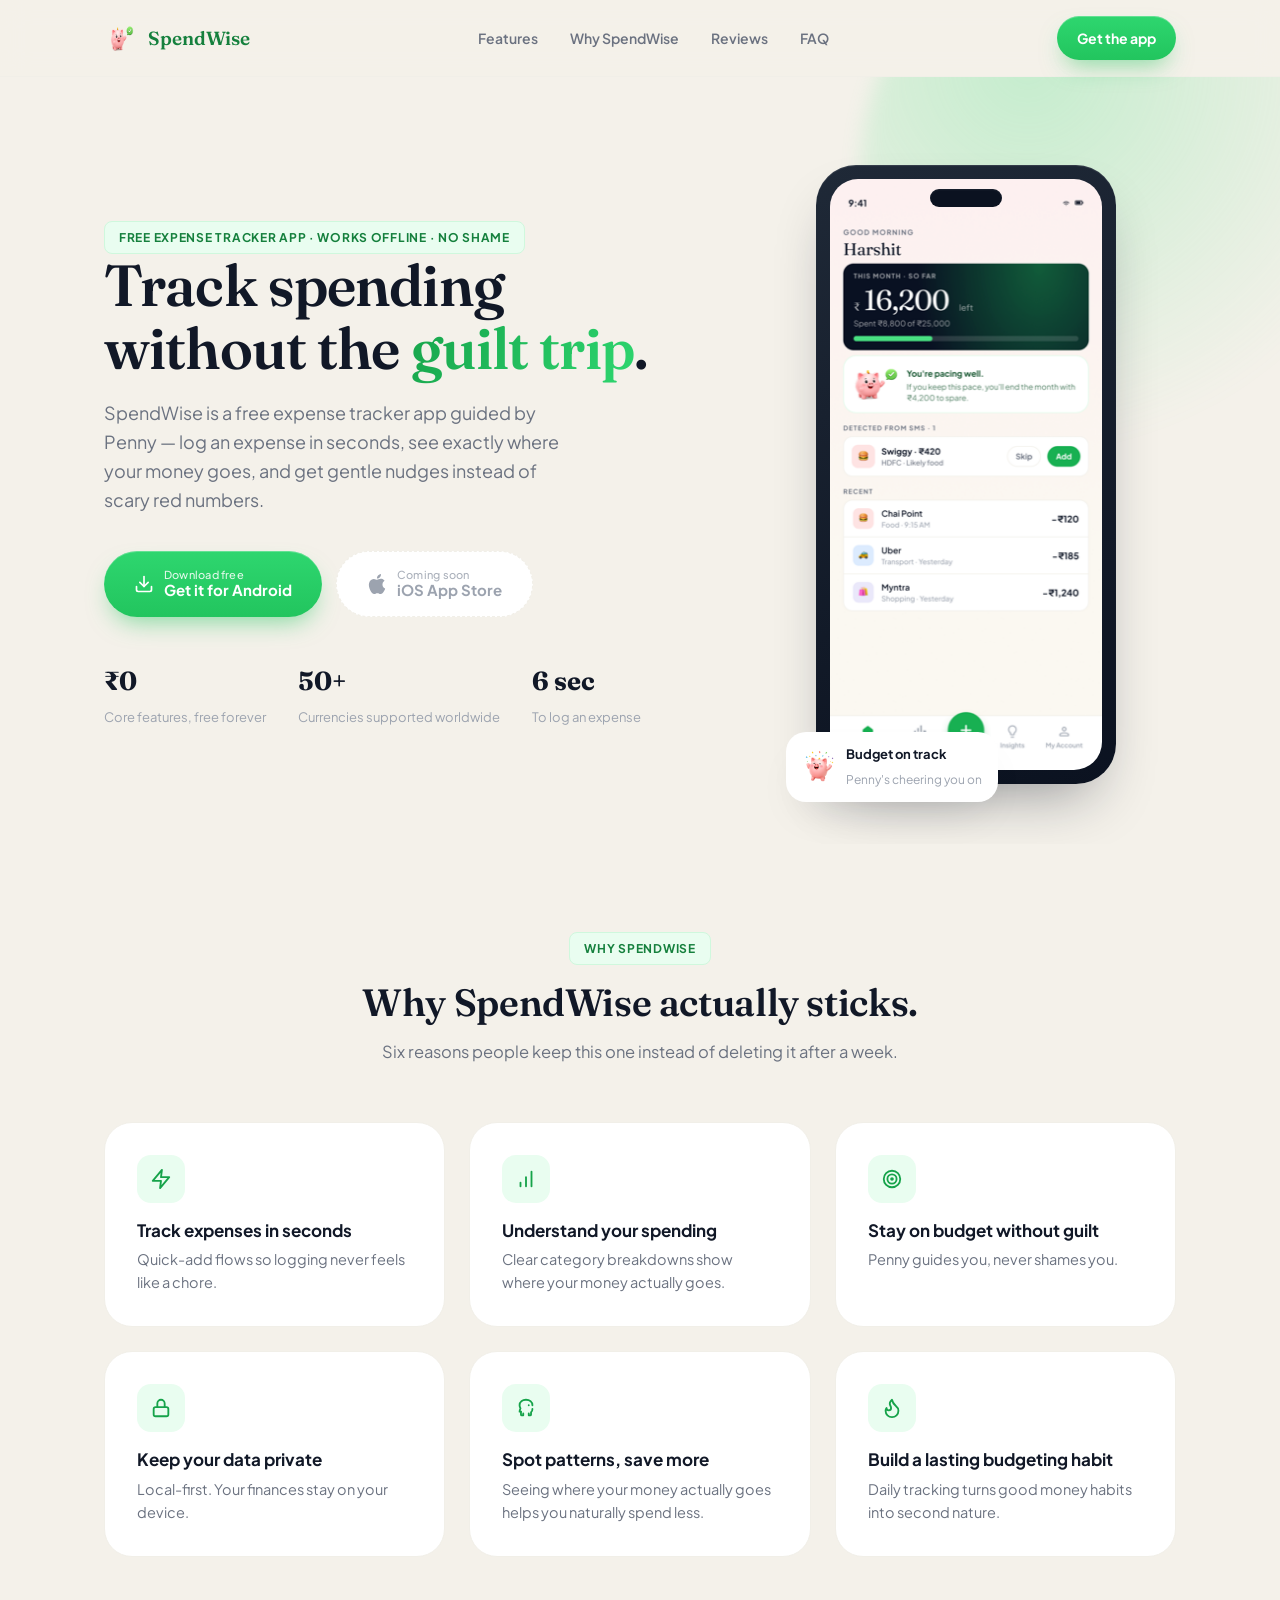
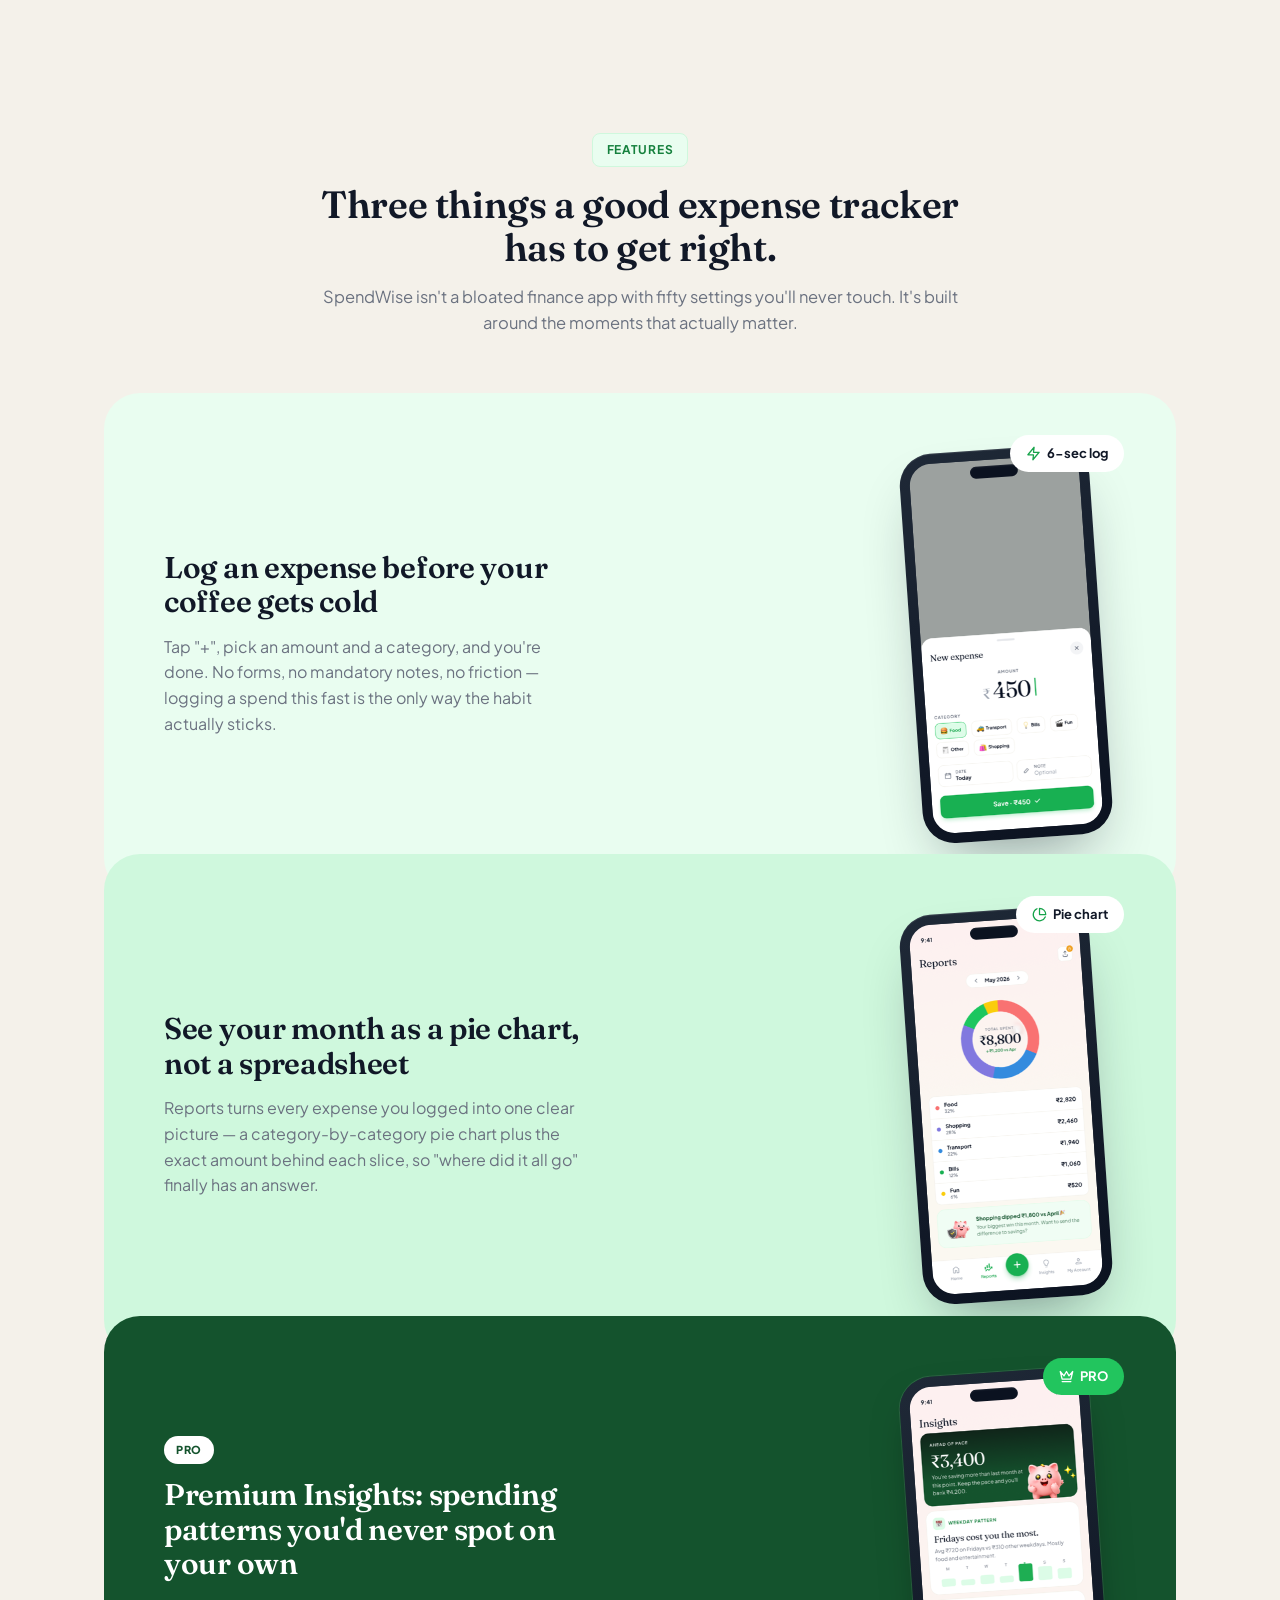
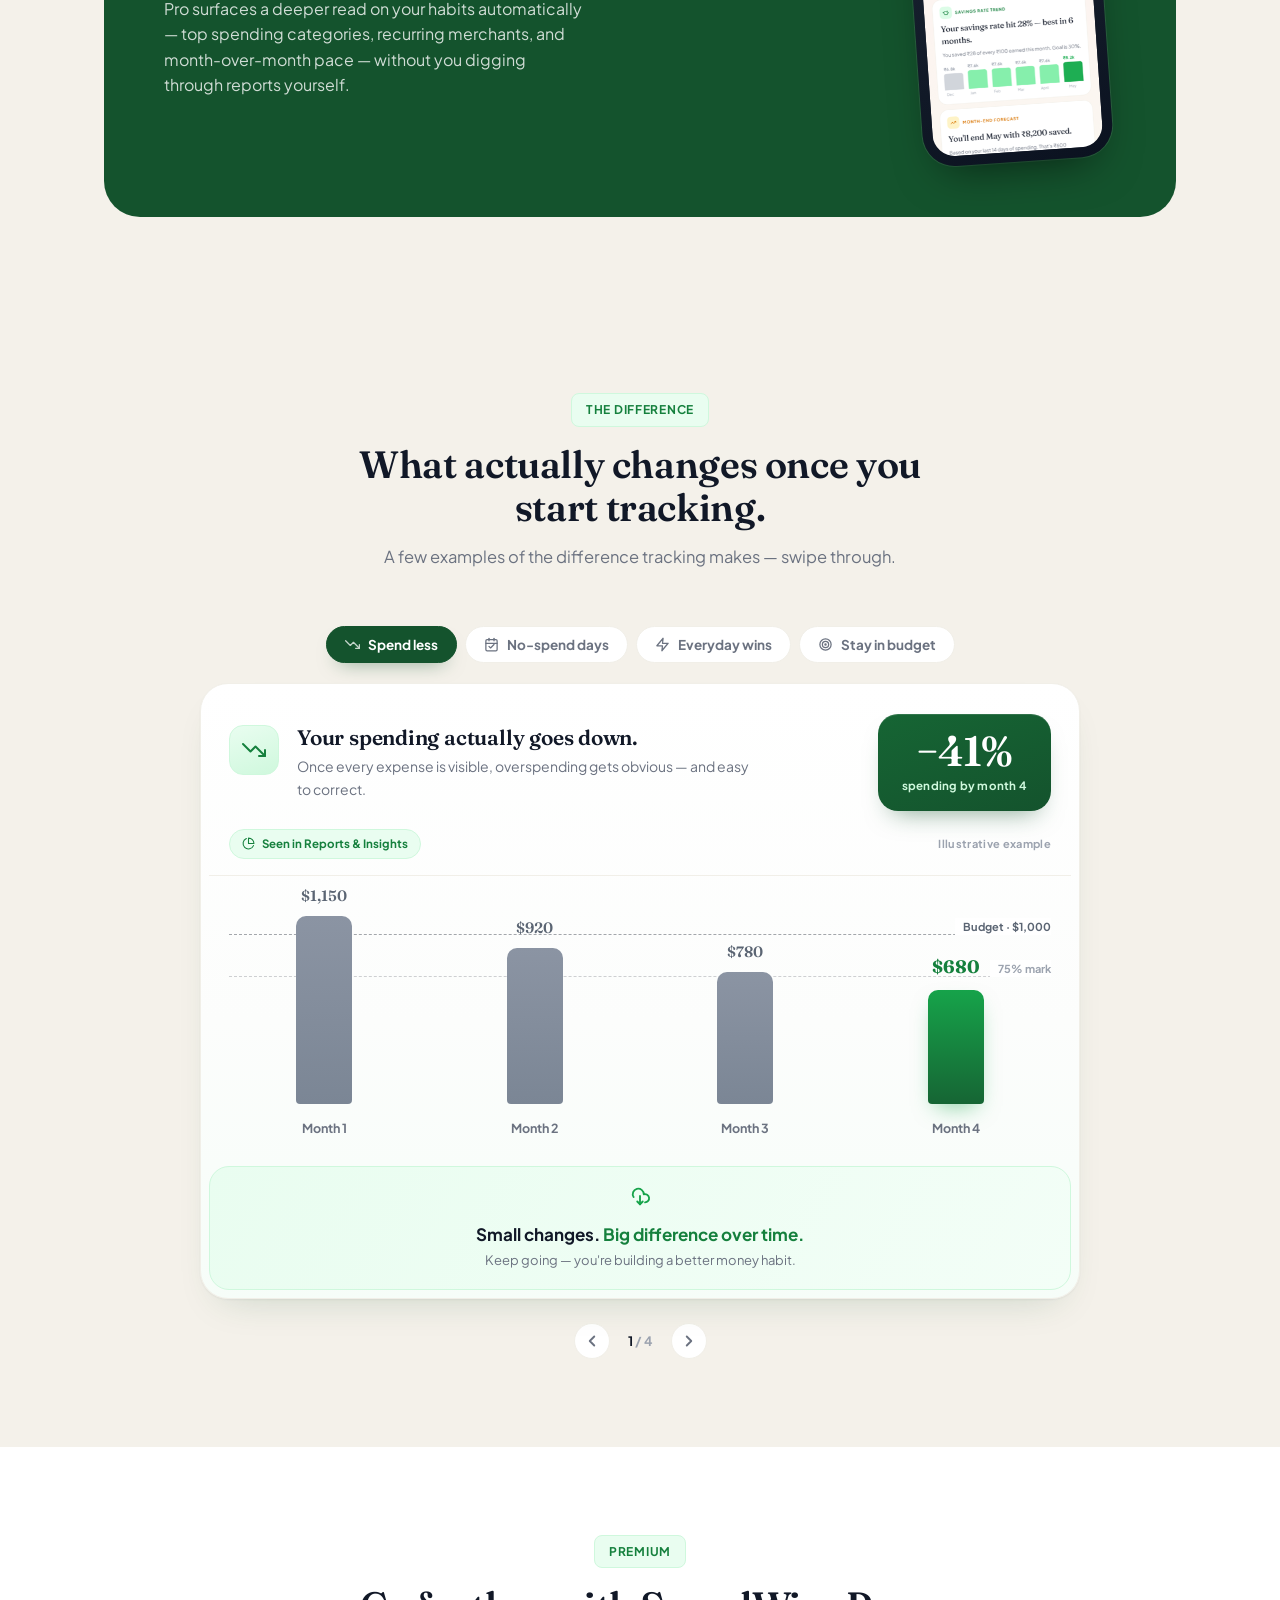
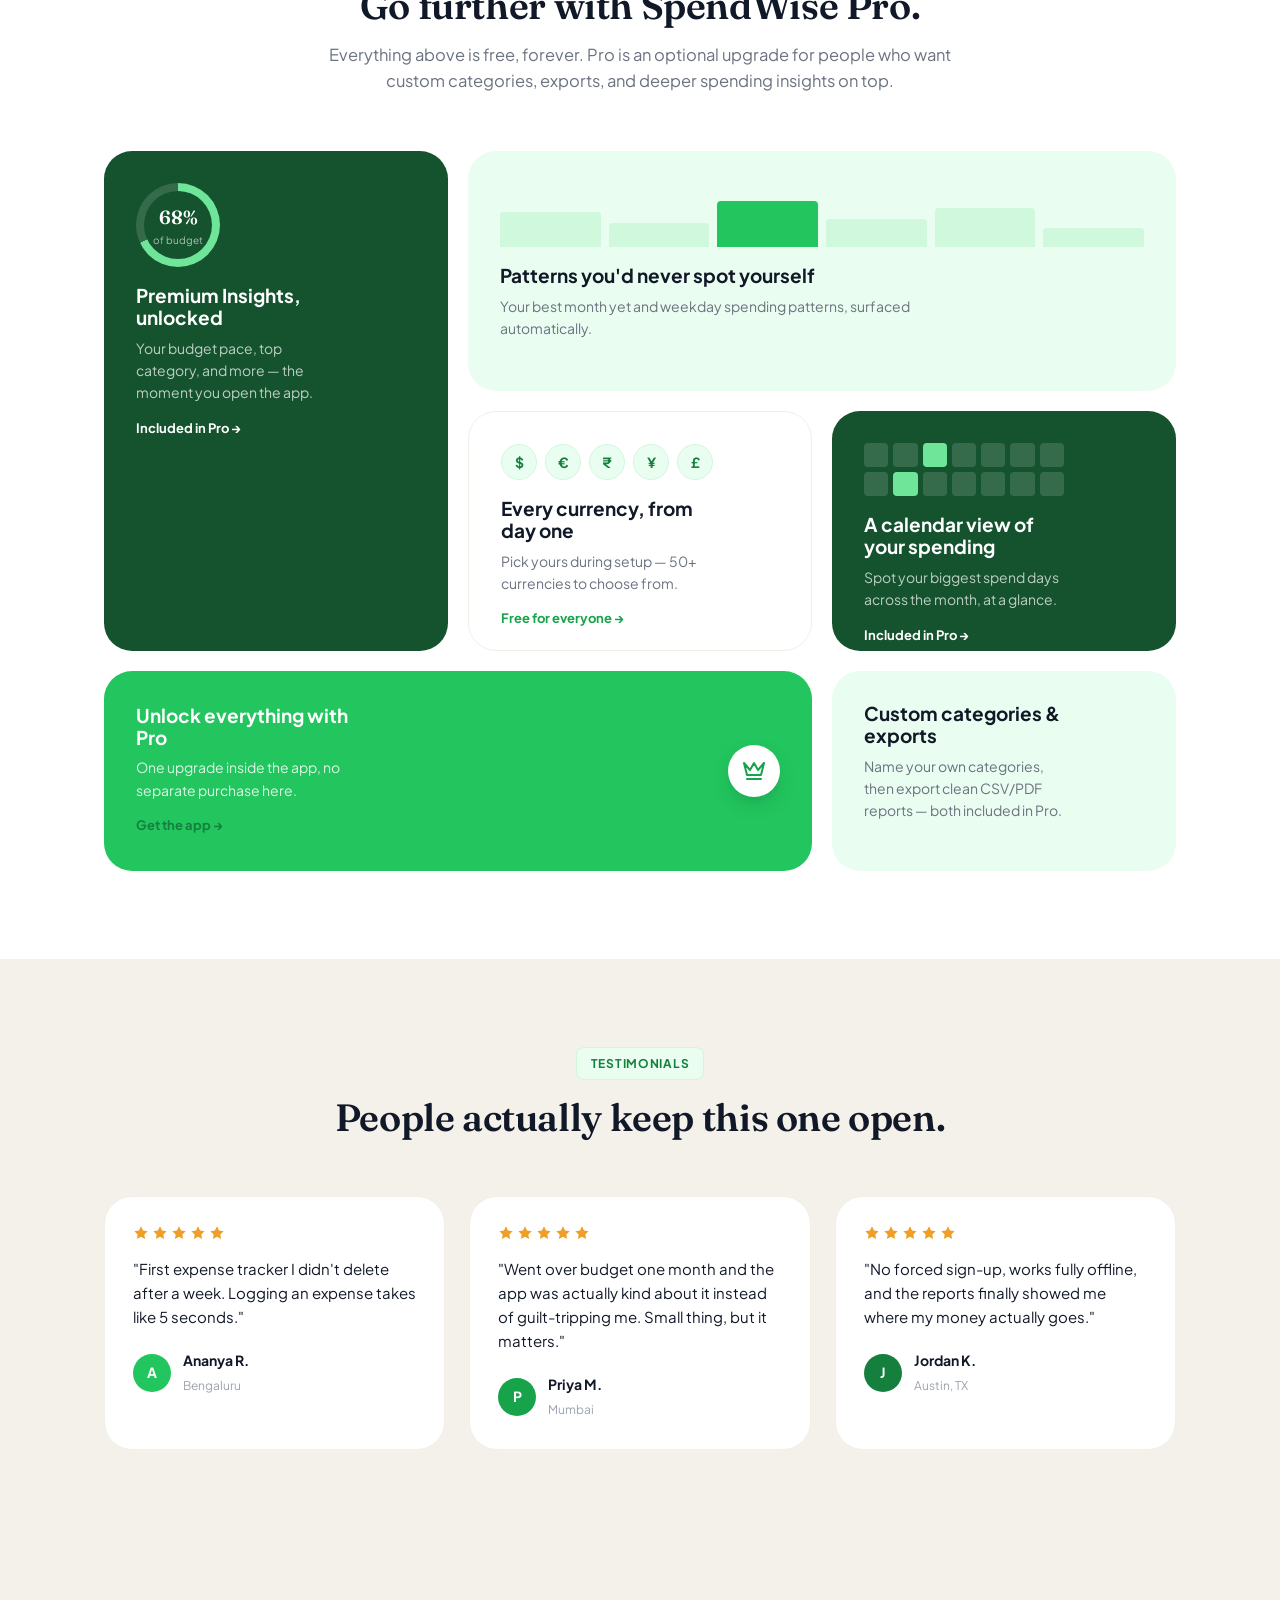
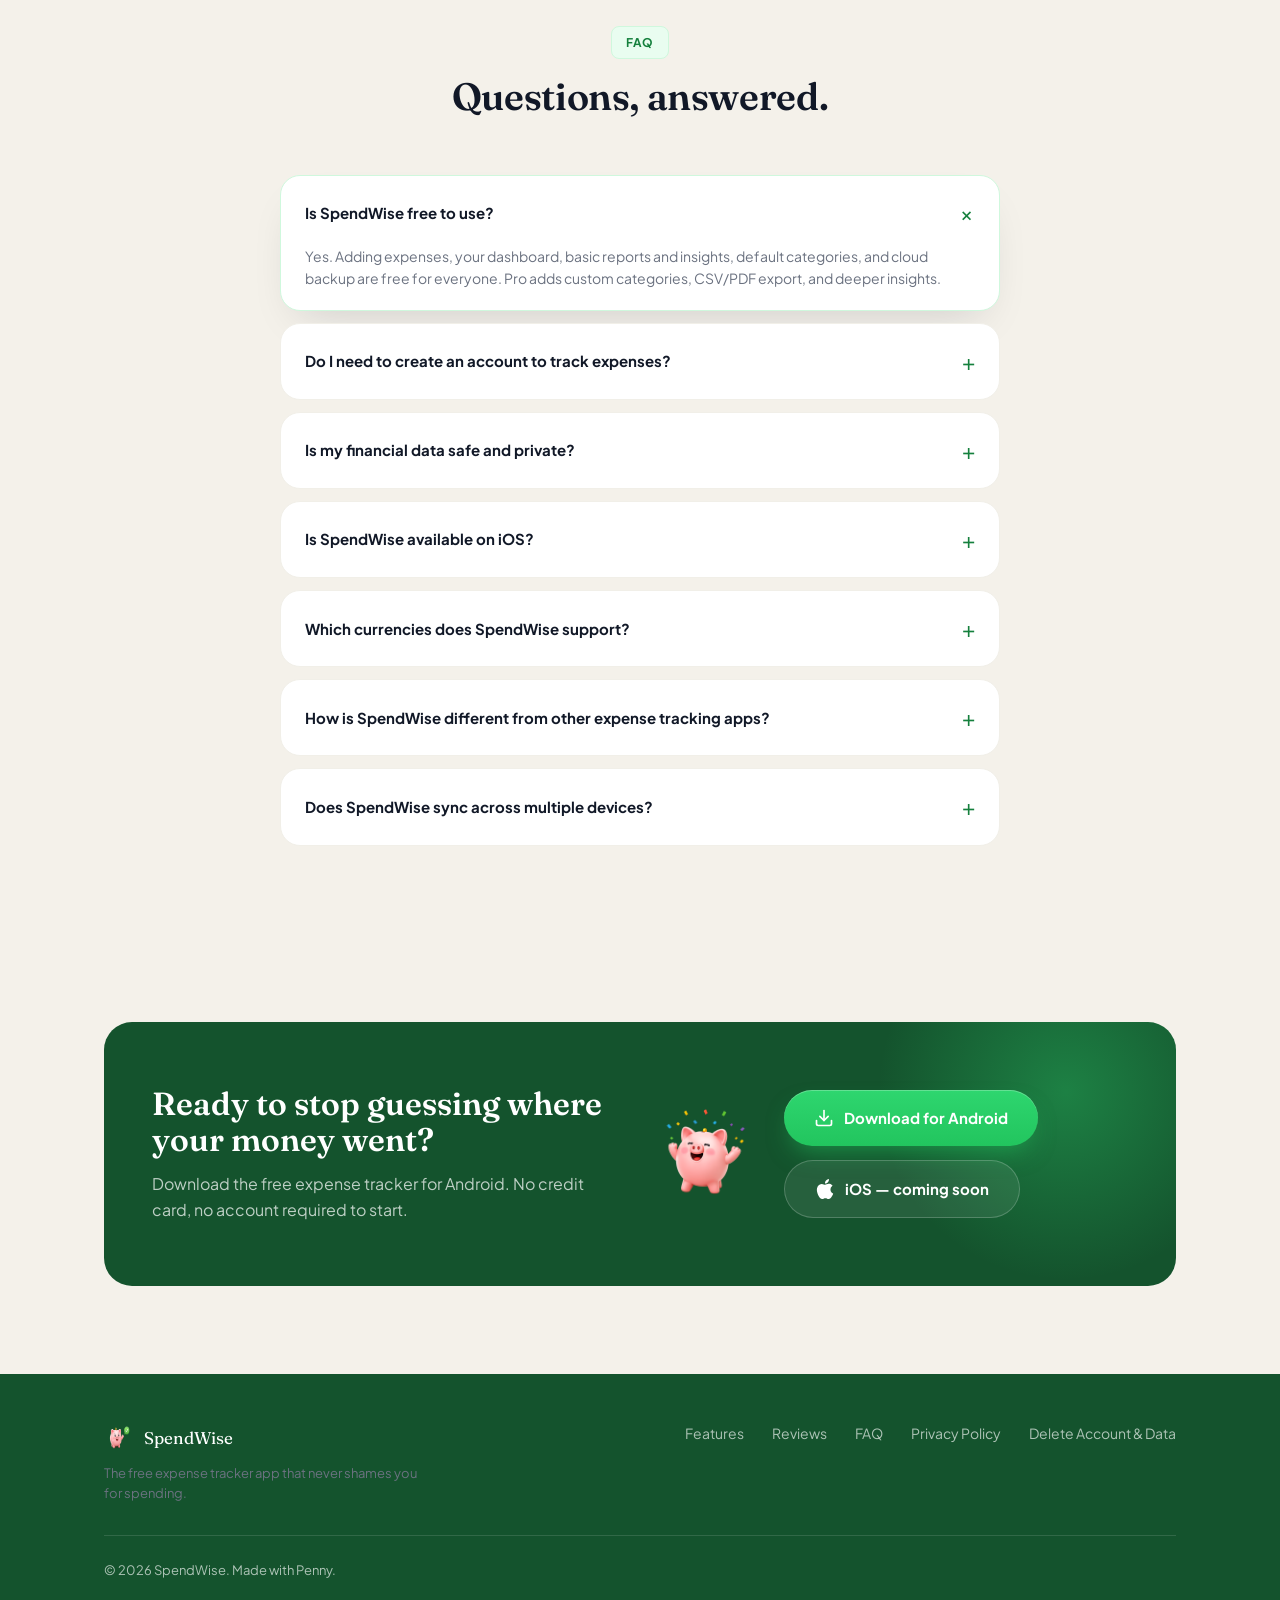
==== index.html @ 3b1d2473 "Initial site: landing page, privacy policy, account deletion Public site for startspendwise.com, spl" ====
<!doctype html>
<html lang="en">
<head>
<meta charset="utf-8">
<meta name="viewport" content="width=device-width, initial-scale=1">
<script>document.documentElement.classList.add('js')</script>
<title>SpendWise – Free Expense Tracker App for Android</title>
<meta name="description" content="Track expenses in seconds and see where your money goes with SpendWise, a free, judgment-free expense tracker app for Android. No account needed to start.">
<meta name="color-scheme" content="light">
<link rel="icon" href="./assets/favicon.png">
<link rel="stylesheet" href="./assets/landing.css">

<meta property="og:type" content="website">
<meta property="og:site_name" content="SpendWise">
<meta property="og:title" content="SpendWise – Free Expense Tracker App for Android">
<meta property="og:description" content="Log expenses in seconds, see visual spending reports, and stay on track without the guilt trip. Free on Android, no account required.">
<meta property="og:image" content="./assets/screenshot-home.png">
<meta name="twitter:card" content="summary_large_image">
<meta name="twitter:title" content="SpendWise – Free Expense Tracker App for Android">
<meta name="twitter:description" content="Log expenses in seconds, see visual spending reports, and stay on track without the guilt trip. Free on Android, no account required.">
<meta name="twitter:image" content="./assets/screenshot-home.png">

<script type="application/ld+json">
{
  "@context": "https://schema.org",
  "@type": "MobileApplication",
  "name": "SpendWise",
  "applicationCategory": "FinanceApplication",
  "operatingSystem": "Android",
  "description": "SpendWise is a free expense tracker app guided by Penny, a friendly mascot. Log expenses in seconds, see visual spending reports, and get gentle nudges instead of shame-based alerts.",
  "offers": {
    "@type": "Offer",
    "price": "0",
    "priceCurrency": "USD"
  }
}
</script>
<script type="application/ld+json">
{
  "@context": "https://schema.org",
  "@type": "FAQPage",
  "mainEntity": [
    {
      "@type": "Question",
      "name": "Is SpendWise free to use?",
      "acceptedAnswer": {
        "@type": "Answer",
        "text": "Yes. Adding expenses, your dashboard, basic reports and insights, default categories, and cloud backup are free for everyone. Pro adds custom categories, CSV/PDF export, and deeper insights."
      }
    },
    {
      "@type": "Question",
      "name": "Do I need to create an account to track expenses?",
      "acceptedAnswer": {
        "@type": "Answer",
        "text": "No. SpendWise is fully usable as a guest with zero sign-up. Create an account later only if you want your expenses backed up to the cloud and synced across devices."
      }
    },
    {
      "@type": "Question",
      "name": "Is my financial data safe and private?",
      "acceptedAnswer": {
        "@type": "Answer",
        "text": "Your expenses live on your device first. If you sign in, backups are protected per-account on our backend — your data is never sold or shared with third parties."
      }
    },
    {
      "@type": "Question",
      "name": "Is SpendWise available on iOS?",
      "acceptedAnswer": {
        "@type": "Answer",
        "text": "SpendWise is available on Android today. iOS is coming soon — check back here for the App Store link."
      }
    },
    {
      "@type": "Question",
      "name": "Which currencies does SpendWise support?",
      "acceptedAnswer": {
        "@type": "Answer",
        "text": "SpendWise supports 50+ currencies from around the world — from the Indian Rupee and US Dollar to the Euro, British Pound, and currencies across the Middle East, Asia Pacific, and Africa. Pick yours during setup and amounts are stored precisely down to the smallest unit, so your totals are always exact."
      }
    },
    {
      "@type": "Question",
      "name": "How is SpendWise different from other expense tracking apps?",
      "acceptedAnswer": {
        "@type": "Answer",
        "text": "Most expense tracking apps go straight to red alerts and shame you for overspending. SpendWise, guided by Penny the mascot, keeps nudges warm and encouraging, logs expenses in a few taps, and never forces you to sign up before you've decided if you like it."
      }
    },
    {
      "@type": "Question",
      "name": "Does SpendWise sync across multiple devices?",
      "acceptedAnswer": {
        "@type": "Answer",
        "text": "Yes. Sign in with email or Google and your expenses back up automatically — free for every account, not just Pro — so they're there when you open the app on another device."
      }
    }
  ]
}
</script>
</head>
<body>

<nav class="nav">
  <div class="wrap">
    <a class="nav-brand" href="#top">
      <img src="./assets/penny-waving.png" alt="">
      <span>SpendWise</span>
    </a>
    <div class="nav-links">
      <a href="#features">Features</a>
      <a href="#problem">Why SpendWise</a>
      <a href="#reviews">Reviews</a>
      <a href="#faq">FAQ</a>
    </div>
    <a class="btn btn-primary" href="#download">Get the app</a>
  </div>
</nav>

<header class="hero" id="top">
  <div class="wrap">
    <div class="hero-order-1">
      <span class="eyebrow">Free expense tracker app · Works offline · No shame</span>
      <h1>Track spending<br>without the <em>guilt trip</em>.</h1>
      <p class="lead">SpendWise is a free expense tracker app guided by Penny — log an expense in seconds, see exactly where your money goes, and get gentle nudges instead of scary red numbers.</p>
      <div class="hero-ctas" id="download">
        <a class="btn btn-primary" href="#" aria-disabled="true">
          <svg viewBox="0 0 24 24" fill="none" stroke="currentColor" stroke-width="2" stroke-linecap="round" stroke-linejoin="round" aria-hidden="true"><path d="M21 15v4a2 2 0 0 1-2 2H5a2 2 0 0 1-2-2v-4"/><polyline points="7 10 12 15 17 10"/><line x1="12" y1="3" x2="12" y2="15"/></svg>
          <span class="btn-lines"><small>Download free</small><b>Get it for Android</b></span>
        </a>
        <span class="btn btn-disabled">
          <svg viewBox="0 0 24 24" fill="currentColor" aria-hidden="true"><path d="M12.152 6.896c-.948 0-2.415-1.078-3.96-1.04-2.04.027-3.91 1.183-4.961 3.014-2.117 3.675-.546 9.103 1.519 12.09 1.013 1.454 2.208 3.09 3.792 3.039 1.52-.065 2.09-.987 3.935-.987 1.831 0 2.35.987 3.96.948 1.637-.026 2.676-1.48 3.676-2.948 1.156-1.688 1.636-3.325 1.662-3.415-.039-.013-3.182-1.221-3.22-4.857-.026-3.04 2.48-4.494 2.597-4.559-1.429-2.09-3.623-2.324-4.39-2.376-2-.156-3.675 1.09-4.61 1.09zM15.53 3.83c.843-1.012 1.4-2.427 1.245-3.83-1.207.052-2.662.805-3.532 1.818-.78.896-1.454 2.338-1.273 3.714 1.338.104 2.715-.688 3.559-1.702z"/></svg>
          <span class="btn-lines"><small>Coming soon</small><b>iOS App Store</b></span>
        </span>
      </div>
      <div class="hero-trust">
        <div class="stat"><b>₹0</b><span>Core features, free forever</span></div>
        <div class="stat"><b>50+</b><span>Currencies supported worldwide</span></div>
        <div class="stat"><b>6 sec</b><span>To log an expense</span></div>
      </div>
    </div>
    <div>
      <div class="phone-frame">
        <img src="./assets/screenshot-home.png" alt="SpendWise expense tracker app dashboard showing monthly budget and recent expenses on Android">
        <div class="phone-badge">
          <img src="./assets/penny-celebrating.png" alt="">
          <div>
            <b>Budget on track</b>
            <span>Penny's cheering you on</span>
          </div>
        </div>
      </div>
    </div>
  </div>
</header>

<section id="problem">
  <div class="wrap">
    <div class="section-head reveal">
      <span class="eyebrow">Why SpendWise</span>
      <h2>Why SpendWise actually sticks.</h2>
      <p>Six reasons people keep this one instead of deleting it after a week.</p>
    </div>
    <div class="why-grid reveal-group">
      <div class="why-card">
        <div class="why-icon"><svg viewBox="0 0 24 24" fill="none" stroke="currentColor" stroke-width="2" stroke-linecap="round" stroke-linejoin="round" aria-hidden="true"><polygon points="13 2 3 14 12 14 11 22 21 10 12 10 13 2"/></svg></div>
        <h3>Track expenses in seconds</h3>
        <p>Quick-add flows so logging never feels like a chore.</p>
      </div>
      <div class="why-card">
        <div class="why-icon"><svg viewBox="0 0 24 24" fill="none" stroke="currentColor" stroke-width="2" stroke-linecap="round" stroke-linejoin="round" aria-hidden="true"><line x1="6" y1="20" x2="6" y2="16"/><line x1="12" y1="20" x2="12" y2="10"/><line x1="18" y1="20" x2="18" y2="4"/></svg></div>
        <h3>Understand your spending</h3>
        <p>Clear category breakdowns show where your money actually goes.</p>
      </div>
      <div class="why-card">
        <div class="why-icon"><svg viewBox="0 0 24 24" fill="none" stroke="currentColor" stroke-width="2" stroke-linecap="round" stroke-linejoin="round" aria-hidden="true"><circle cx="12" cy="12" r="9"/><circle cx="12" cy="12" r="5"/><circle cx="12" cy="12" r="1"/></svg></div>
        <h3>Stay on budget without guilt</h3>
        <p>Penny guides you, never shames you.</p>
      </div>
      <div class="why-card">
        <div class="why-icon"><svg viewBox="0 0 24 24" fill="none" stroke="currentColor" stroke-width="2" stroke-linecap="round" stroke-linejoin="round" aria-hidden="true"><rect x="4" y="11" width="16" height="10" rx="2"/><path d="M8 11V7a4 4 0 0 1 8 0v4"/></svg></div>
        <h3>Keep your data private</h3>
        <p>Local-first. Your finances stay on your device.</p>
      </div>
      <div class="why-card">
        <div class="why-icon"><svg viewBox="0 0 24 24" fill="none" stroke="currentColor" stroke-width="2" stroke-linecap="round" stroke-linejoin="round" aria-hidden="true"><path d="M19 9c0-3.87-3.13-6-7-6S5 5.13 5 9c0 1.5.5 2.5 1 3.5C5.5 13.5 5 14.7 5 16h1.5"/><circle cx="15" cy="9" r="1" fill="currentColor" stroke="none"/><path d="M6.5 16v3a1 1 0 0 0 1 1H9v-2"/><path d="M15 18v2h1.5a1 1 0 0 0 1-1v-2.3c1-.7 1.5-1.8 1.5-3.7"/></svg></div>
        <h3>Spot patterns, save more</h3>
        <p>Seeing where your money actually goes helps you naturally spend less.</p>
      </div>
      <div class="why-card">
        <div class="why-icon"><svg viewBox="0 0 24 24" fill="none" stroke="currentColor" stroke-width="2" stroke-linecap="round" stroke-linejoin="round" aria-hidden="true"><path d="M8.5 14.5A2.5 2.5 0 0 0 11 12c0-1.38-.5-2-1-3-1.072-2.143-.224-4.054 2-6 .5 2.5 2 4.9 4 6.5 2 1.6 3 3.5 3 5.5a7 7 0 1 1-14 0c0-1.153.433-2.294 1-3a2.5 2.5 0 0 0 2.5 2.5z"/></svg></div>
        <h3>Build a lasting budgeting habit</h3>
        <p>Daily tracking turns good money habits into second nature.</p>
      </div>
    </div>
  </div>
</section>

<section id="features">
  <div class="wrap">
    <div class="section-head reveal">
      <span class="eyebrow">Features</span>
      <h2>Three things a good expense tracker has to get right.</h2>
      <p>SpendWise isn't a bloated finance app with fifty settings you'll never touch. It's built around the moments that actually matter.</p>
    </div>
    <div class="feature-stack">
      <div class="feature-card reveal">
        <div class="feature-copy">
          <h3>Log an expense before your coffee gets cold</h3>
          <p>Tap "+", pick an amount and a category, and you're done. No forms, no mandatory notes, no friction — logging a spend this fast is the only way the habit actually sticks.</p>
        </div>
        <div class="feature-visual">
          <div class="phone-frame">
            <img src="./assets/screenshot-add-expense.png" alt="Add expense screen showing amount, category picker, and save button">
          </div>
          <span class="feature-pill"><svg viewBox="0 0 24 24" fill="none" stroke="currentColor" stroke-width="2" stroke-linecap="round" stroke-linejoin="round" aria-hidden="true"><polygon points="13 2 3 14 12 14 11 22 21 10 12 10 13 2"/></svg> 6-sec log</span>
        </div>
      </div>

      <div class="feature-card reveal">
        <div class="feature-copy">
          <h3>See your month as a pie chart, not a spreadsheet</h3>
          <p>Reports turns every expense you logged into one clear picture — a category-by-category pie chart plus the exact amount behind each slice, so "where did it all go" finally has an answer.</p>
        </div>
        <div class="feature-visual">
          <div class="phone-frame">
            <img src="./assets/screenshot-reports.png" alt="Reports screen showing a category breakdown pie chart">
          </div>
          <span class="feature-pill"><svg viewBox="0 0 24 24" fill="none" stroke="currentColor" stroke-width="2" stroke-linecap="round" stroke-linejoin="round" aria-hidden="true"><path d="M21.21 15.89A10 10 0 1 1 8 2.83"/><path d="M22 12A10 10 0 0 0 12 2v10z"/></svg> Pie chart</span>
        </div>
      </div>

      <div class="feature-card pro reveal">
        <div class="feature-copy">
          <span class="pro-tag">PRO</span>
          <h3>Premium Insights: spending patterns you'd never spot on your own</h3>
          <p>Pro surfaces a deeper read on your habits automatically — top spending categories, recurring merchants, and month-over-month pace — without you digging through reports yourself.</p>
        </div>
        <div class="feature-visual">
          <div class="phone-frame">
            <img src="./assets/screenshot-insights.png" alt="Premium Insights screen showing unlocked spending pattern cards">
          </div>
          <span class="feature-pill pill-pro"><svg viewBox="0 0 24 24" fill="none" stroke="currentColor" stroke-width="2" stroke-linecap="round" stroke-linejoin="round" aria-hidden="true"><path d="m2 4 3 12h14l3-12-6 7-4-7-4 7-6-7Z"/><path d="M5 20h14"/></svg> PRO</span>
        </div>
      </div>
    </div>
  </div>
</section>

<section id="beforeafter">
  <div class="wrap">
    <div class="section-head reveal">
      <span class="eyebrow">The difference</span>
      <h2>What actually changes once you start tracking.</h2>
      <p>A few examples of the difference tracking makes — swipe through.</p>
    </div>
    <div class="compare-carousel reveal">
      <div class="compare-tabs" role="tablist">
        <button type="button" class="compare-tab is-active" data-slide-goto="0" role="tab" aria-selected="true">
          <svg viewBox="0 0 24 24" fill="none" stroke="currentColor" stroke-width="2" stroke-linecap="round" stroke-linejoin="round" aria-hidden="true"><polyline points="23 18 13.5 8.5 8.5 13.5 1 6"/><polyline points="17 18 23 18 23 12"/></svg>
          <span>Spend less</span>
        </button>
        <button type="button" class="compare-tab" data-slide-goto="1" role="tab" aria-selected="false">
          <svg viewBox="0 0 24 24" fill="none" stroke="currentColor" stroke-width="2" stroke-linecap="round" stroke-linejoin="round" aria-hidden="true"><rect x="3" y="4" width="18" height="18" rx="2"/><line x1="16" y1="2" x2="16" y2="6"/><line x1="8" y1="2" x2="8" y2="6"/><line x1="3" y1="10" x2="21" y2="10"/><polyline points="8 15 10.5 17.5 16 12"/></svg>
          <span>No-spend days</span>
        </button>
        <button type="button" class="compare-tab" data-slide-goto="2" role="tab" aria-selected="false">
          <svg viewBox="0 0 24 24" fill="none" stroke="currentColor" stroke-width="2" stroke-linecap="round" stroke-linejoin="round" aria-hidden="true"><polygon points="13 2 3 14 12 14 11 22 21 10 12 10 13 2"/></svg>
          <span>Everyday wins</span>
        </button>
        <button type="button" class="compare-tab" data-slide-goto="3" role="tab" aria-selected="false">
          <svg viewBox="0 0 24 24" fill="none" stroke="currentColor" stroke-width="2" stroke-linecap="round" stroke-linejoin="round" aria-hidden="true"><circle cx="12" cy="12" r="9"/><circle cx="12" cy="12" r="5"/><circle cx="12" cy="12" r="1"/></svg>
          <span>Stay in budget</span>
        </button>
      </div>
      <div class="compare-slides">
        <div class="compare-slide is-active" data-slide="0">
          <div class="compare-table compare-table-trend">
            <div class="slide-topbar">
              <div class="slide-topbar-main">
                <div class="trend-icon"><svg viewBox="0 0 24 24" fill="none" stroke="currentColor" stroke-width="2" stroke-linecap="round" stroke-linejoin="round" aria-hidden="true"><polyline points="23 18 13.5 8.5 8.5 13.5 1 6"/><polyline points="17 18 23 18 23 12"/></svg></div>
                <div>
                  <h3>Your spending actually goes down.</h3>
                  <p>Once every expense is visible, overspending gets obvious — and easy to correct.</p>
                </div>
              </div>
              <div class="slide-result">
                <b>&minus;41%</b>
                <span>spending by month 4</span>
              </div>
            </div>
            <div class="slide-meta">
              <span class="slide-source"><svg viewBox="0 0 24 24" fill="none" stroke="currentColor" stroke-width="2" stroke-linecap="round" stroke-linejoin="round" aria-hidden="true"><path d="M21.21 15.89A10 10 0 1 1 8 2.83"/><path d="M22 12A10 10 0 0 0 12 2v10z"/></svg>Seen in Reports &amp; Insights</span>
              <span class="illustrative-tag">Illustrative example</span>
            </div>
            <div class="trend-chart-plot">
              <div class="trend-line trend-line-budget" style="bottom:77%"><span>Budget · $1,000</span></div>
              <div class="trend-line trend-line-warn" style="bottom:58%"><span>75% mark</span></div>
              <div class="trend-chart-bars">
                <div class="trend-bar-col">
                  <span class="trend-bar-value trend-bar-value-over">$1,150</span>
                  <div class="trend-bar trend-bar-over" style="height:88%"></div>
                </div>
                <div class="trend-bar-col">
                  <span class="trend-bar-value trend-bar-value-warn">$920</span>
                  <div class="trend-bar trend-bar-warn" style="height:71%"></div>
                </div>
                <div class="trend-bar-col">
                  <span class="trend-bar-value trend-bar-value-warn">$780</span>
                  <div class="trend-bar trend-bar-warn" style="height:60%"></div>
                </div>
                <div class="trend-bar-col">
                  <span class="trend-bar-value trend-bar-value-good">$680</span>
                  <div class="trend-bar trend-bar-good" style="height:52%"></div>
                </div>
              </div>
            </div>
            <div class="trend-chart-months">
              <span>Month 1</span><span>Month 2</span><span>Month 3</span><span>Month 4</span>
            </div>
            <div class="compare-foot compare-foot-trend">
              <svg viewBox="0 0 24 24" fill="none" stroke="currentColor" stroke-width="2" stroke-linecap="round" stroke-linejoin="round" aria-hidden="true"><path d="M17.5 19a4.5 4.5 0 1 0-1.4-8.8 6 6 0 1 0-11.1 3"/><polyline points="12 12 12 21"/><polyline points="9 18 12 21 15 18"/></svg>
              <div>
                <b>Small changes. <em>Big difference over time.</em></b>
                <span>Keep going — you're building a better money habit.</span>
              </div>
            </div>
          </div>
        </div>

        <div class="compare-slide" data-slide="1">
          <div class="compare-table compare-table-streak">
            <div class="slide-topbar">
              <div class="slide-topbar-main">
                <div class="trend-icon"><svg viewBox="0 0 24 24" fill="none" stroke="currentColor" stroke-width="2" stroke-linecap="round" stroke-linejoin="round" aria-hidden="true"><rect x="3" y="4" width="18" height="18" rx="2"/><line x1="16" y1="2" x2="16" y2="6"/><line x1="8" y1="2" x2="8" y2="6"/><line x1="3" y1="10" x2="21" y2="10"/><polyline points="8 15 10.5 17.5 16 12"/></svg></div>
                <div>
                  <h3>More days you don't spend at all.</h3>
                  <p>Tracking turns a no-spend day into a streak you'll want to keep going.</p>
                </div>
              </div>
              <div class="slide-result">
                <b>3&times;</b>
                <span>more no-spend days</span>
              </div>
            </div>
            <div class="slide-meta">
              <span class="slide-source"><svg viewBox="0 0 24 24" fill="none" stroke="currentColor" stroke-width="2" stroke-linecap="round" stroke-linejoin="round" aria-hidden="true"><rect x="3" y="4" width="18" height="18" rx="2"/><line x1="3" y1="10" x2="21" y2="10"/></svg>Seen in Insights &rsaquo; Calendar view</span>
              <span class="illustrative-tag">Illustrative example</span>
            </div>

            <div class="streak-block streak-before">
              <div class="streak-info">
                <b>January</b>
                <span>2 no-spend days this month</span>
              </div>
              <div class="streak-days">
                <div class="streak-dow"><span>M</span><span>T</span><span>W</span><span>T</span><span>F</span><span>S</span><span>S</span></div>
                <div class="streak-squares">
                  <span class="streak-day is-hit"><svg viewBox="0 0 24 24" fill="none" stroke="currentColor" stroke-width="3" stroke-linecap="round" stroke-linejoin="round" aria-hidden="true"><polyline points="5 12 10 17 19 6"/></svg></span>
                  <span class="streak-day is-hit"><svg viewBox="0 0 24 24" fill="none" stroke="currentColor" stroke-width="3" stroke-linecap="round" stroke-linejoin="round" aria-hidden="true"><polyline points="5 12 10 17 19 6"/></svg></span>
                  <span class="streak-day"></span>
                  <span class="streak-day"></span>
                  <span class="streak-day"></span>
                  <span class="streak-day"></span>
                  <span class="streak-day"></span>
                </div>
              </div>
              <div class="streak-stat">
                <b>2</b>
                <span>no-spend days</span>
                <em class="streak-chip streak-chip-before">Room to grow</em>
              </div>
            </div>

            <div class="budgetbar-arrow"><svg viewBox="0 0 24 24" fill="none" stroke="currentColor" stroke-width="2.5" stroke-linecap="round" stroke-linejoin="round" aria-hidden="true"><line x1="12" y1="5" x2="12" y2="19"/><polyline points="19 12 12 19 5 12"/></svg></div>

            <div class="streak-block streak-after">
              <div class="streak-info">
                <b>April</b>
                <span>6 no-spend days this month</span>
              </div>
              <div class="streak-days">
                <div class="streak-dow"><span>M</span><span>T</span><span>W</span><span>T</span><span>F</span><span>S</span><span>S</span></div>
                <div class="streak-squares">
                  <span class="streak-day is-hit"><svg viewBox="0 0 24 24" fill="none" stroke="currentColor" stroke-width="3" stroke-linecap="round" stroke-linejoin="round" aria-hidden="true"><polyline points="5 12 10 17 19 6"/></svg></span>
                  <span class="streak-day is-hit"><svg viewBox="0 0 24 24" fill="none" stroke="currentColor" stroke-width="3" stroke-linecap="round" stroke-linejoin="round" aria-hidden="true"><polyline points="5 12 10 17 19 6"/></svg></span>
                  <span class="streak-day is-hit"><svg viewBox="0 0 24 24" fill="none" stroke="currentColor" stroke-width="3" stroke-linecap="round" stroke-linejoin="round" aria-hidden="true"><polyline points="5 12 10 17 19 6"/></svg></span>
                  <span class="streak-day is-hit"><svg viewBox="0 0 24 24" fill="none" stroke="currentColor" stroke-width="3" stroke-linecap="round" stroke-linejoin="round" aria-hidden="true"><polyline points="5 12 10 17 19 6"/></svg></span>
                  <span class="streak-day is-hit"><svg viewBox="0 0 24 24" fill="none" stroke="currentColor" stroke-width="3" stroke-linecap="round" stroke-linejoin="round" aria-hidden="true"><polyline points="5 12 10 17 19 6"/></svg></span>
                  <span class="streak-day is-hit"><svg viewBox="0 0 24 24" fill="none" stroke="currentColor" stroke-width="3" stroke-linecap="round" stroke-linejoin="round" aria-hidden="true"><polyline points="5 12 10 17 19 6"/></svg></span>
                  <span class="streak-day"></span>
                </div>
              </div>
              <div class="streak-stat">
                <b>6</b>
                <span>no-spend days</span>
                <em class="streak-chip streak-chip-after">Great progress</em>
              </div>
            </div>

            <div class="compare-foot compare-foot-trend">
              <svg viewBox="0 0 24 24" fill="none" stroke="currentColor" stroke-width="2" stroke-linecap="round" stroke-linejoin="round" aria-hidden="true"><polyline points="23 6 13.5 15.5 8.5 10.5 1 18"/><polyline points="17 6 23 6 23 12"/></svg>
              <div>
                <b>Build the habit. <em>Watch it add up.</em></b>
                <span>Every extra no-spend day is money that stays in your pocket.</span>
              </div>
            </div>
          </div>
        </div>

        <div class="compare-slide" data-slide="2">
          <div class="compare-table">
            <div class="slide-topbar">
              <div class="slide-topbar-main">
                <div class="trend-icon"><svg viewBox="0 0 24 24" fill="none" stroke="currentColor" stroke-width="2" stroke-linecap="round" stroke-linejoin="round" aria-hidden="true"><polygon points="13 2 3 14 12 14 11 22 21 10 12 10 13 2"/></svg></div>
                <div>
                  <h3>The everyday friction disappears.</h3>
                  <p>Four things that used to be a hassle, handled — every single day.</p>
                </div>
              </div>
              <div class="slide-result">
                <b>6 sec</b>
                <span>to log an expense</span>
              </div>
            </div>
            <div class="slide-meta">
              <span class="slide-source"><svg viewBox="0 0 24 24" fill="none" stroke="currentColor" stroke-width="2" stroke-linecap="round" stroke-linejoin="round" aria-hidden="true"><line x1="12" y1="5" x2="12" y2="19"/><line x1="5" y1="12" x2="19" y2="12"/></svg>Seen across the whole app</span>
            </div>
            <div class="compare-head">
              <span></span>
              <span class="compare-head-label compare-head-before">Before</span>
              <span></span>
              <span class="compare-head-label compare-head-after">With SpendWise</span>
            </div>
            <div class="compare-row">
              <div class="compare-label">
                <div class="compare-icon"><svg viewBox="0 0 24 24" fill="none" stroke="currentColor" stroke-width="2" stroke-linecap="round" stroke-linejoin="round" aria-hidden="true"><line x1="6" y1="20" x2="6" y2="16"/><line x1="12" y1="20" x2="12" y2="10"/><line x1="18" y1="20" x2="18" y2="4"/></svg></div>
                <h3>Where did it all go?</h3>
              </div>
              <div class="compare-before">Guessing, checking old bank statements</div>
              <div class="compare-arrow"><svg viewBox="0 0 24 24" fill="none" stroke="currentColor" stroke-width="2.5" stroke-linecap="round" stroke-linejoin="round" aria-hidden="true"><line x1="5" y1="12" x2="19" y2="12"/><polyline points="12 5 19 12 12 19"/></svg></div>
              <div class="compare-after">One glance at a clear pie chart</div>
            </div>
            <div class="compare-row">
              <div class="compare-label">
                <div class="compare-icon"><svg viewBox="0 0 24 24" fill="none" stroke="currentColor" stroke-width="2" stroke-linecap="round" stroke-linejoin="round" aria-hidden="true"><polygon points="13 2 3 14 12 14 11 22 21 10 12 10 13 2"/></svg></div>
                <h3>Logging an expense</h3>
              </div>
              <div class="compare-before">A chore you keep putting off</div>
              <div class="compare-arrow"><svg viewBox="0 0 24 24" fill="none" stroke="currentColor" stroke-width="2.5" stroke-linecap="round" stroke-linejoin="round" aria-hidden="true"><line x1="5" y1="12" x2="19" y2="12"/><polyline points="12 5 19 12 12 19"/></svg></div>
              <div class="compare-after">Done in about 6 seconds</div>
            </div>
            <div class="compare-row">
              <div class="compare-label">
                <div class="compare-icon"><svg viewBox="0 0 24 24" fill="none" stroke="currentColor" stroke-width="2" stroke-linecap="round" stroke-linejoin="round" aria-hidden="true"><circle cx="12" cy="12" r="10"/><line x1="2" y1="12" x2="22" y2="12"/><path d="M12 2a15.3 15.3 0 0 1 4 10 15.3 15.3 0 0 1-4 10 15.3 15.3 0 0 1-4-10 15.3 15.3 0 0 1 4-10z"/></svg></div>
                <h3>Spending in another currency</h3>
              </div>
              <div class="compare-before">Manual conversion, mental math</div>
              <div class="compare-arrow"><svg viewBox="0 0 24 24" fill="none" stroke="currentColor" stroke-width="2.5" stroke-linecap="round" stroke-linejoin="round" aria-hidden="true"><line x1="5" y1="12" x2="19" y2="12"/><polyline points="12 5 19 12 12 19"/></svg></div>
              <div class="compare-after">50+ currencies, picked once</div>
            </div>
            <div class="compare-row">
              <div class="compare-label">
                <div class="compare-icon"><svg viewBox="0 0 24 24" fill="none" stroke="currentColor" stroke-width="2" stroke-linecap="round" stroke-linejoin="round" aria-hidden="true"><circle cx="12" cy="12" r="9"/><circle cx="12" cy="12" r="5"/><circle cx="12" cy="12" r="1"/></svg></div>
                <h3>Going over budget</h3>
              </div>
              <div class="compare-before">Guilt, red alerts, silence after</div>
              <div class="compare-arrow"><svg viewBox="0 0 24 24" fill="none" stroke="currentColor" stroke-width="2.5" stroke-linecap="round" stroke-linejoin="round" aria-hidden="true"><line x1="5" y1="12" x2="19" y2="12"/><polyline points="12 5 19 12 12 19"/></svg></div>
              <div class="compare-after">A gentle nudge from Penny, next steps</div>
            </div>
            <div class="compare-foot">
              <svg viewBox="0 0 24 24" fill="none" stroke="currentColor" stroke-width="2" stroke-linecap="round" stroke-linejoin="round" aria-hidden="true"><path d="M17.5 19a4.5 4.5 0 1 0-1.4-8.8 6 6 0 1 0-11.1 3"/><polyline points="12 12 12 21"/><polyline points="9 18 12 21 15 18"/></svg>
              <div>
                <b>Small habits, real change.</b>
                <span>A few seconds a day is all it takes to stop guessing.</span>
              </div>
            </div>
          </div>
        </div>

        <div class="compare-slide" data-slide="3">
          <div class="compare-table compare-table-budget">
            <div class="slide-topbar">
              <div class="slide-topbar-main">
                <div class="trend-icon"><svg viewBox="0 0 24 24" fill="none" stroke="currentColor" stroke-width="2" stroke-linecap="round" stroke-linejoin="round" aria-hidden="true"><circle cx="12" cy="12" r="9"/><circle cx="12" cy="12" r="5"/><circle cx="12" cy="12" r="1"/></svg></div>
                <div>
                  <h3>You stay inside your budget.</h3>
                  <p>A clear warning at 75% means you course-correct long before you overshoot.</p>
                </div>
              </div>
              <div class="slide-result">
                <b>70%</b>
                <span>of budget used, from 120%</span>
              </div>
            </div>
            <div class="slide-meta">
              <span class="slide-source"><svg viewBox="0 0 24 24" fill="none" stroke="currentColor" stroke-width="2" stroke-linecap="round" stroke-linejoin="round" aria-hidden="true"><rect x="3" y="3" width="7" height="7" rx="1"/><rect x="14" y="3" width="7" height="7" rx="1"/><rect x="3" y="14" width="7" height="7" rx="1"/><rect x="14" y="14" width="7" height="7" rx="1"/></svg>Seen on your Dashboard</span>
              <span class="illustrative-tag">Illustrative example</span>
            </div>
            <div class="budgetbar-block budgetbar-before">
              <div class="budgetbar-head">
                <span class="budgetbar-label">Before</span>
                <span class="budgetbar-sub">Overspending without realizing</span>
              </div>
              <div class="budgetbar-row">
                <span class="budgetbar-name">Budget</span>
                <div class="budgetbar-track">
                  <div class="budgetbar-fill budgetbar-fill-over" style="width:96%"></div>
                  <div class="budgetbar-marker budgetbar-marker-warn" style="left:60%"><span>75%</span></div>
                  <div class="budgetbar-marker" style="left:80%"><span>100%</span></div>
                </div>
                <span class="budgetbar-pct budgetbar-pct-over">120%</span>
              </div>
              <div class="budgetbar-foot"><span>$1,200 spent</span><span>$1,000 budget</span></div>
              <span class="budgetbar-chip budgetbar-chip-over">Overspent by $200</span>
            </div>
            <div class="budgetbar-arrow"><svg viewBox="0 0 24 24" fill="none" stroke="currentColor" stroke-width="2.5" stroke-linecap="round" stroke-linejoin="round" aria-hidden="true"><line x1="12" y1="5" x2="12" y2="19"/><polyline points="19 12 12 19 5 12"/></svg></div>
            <div class="budgetbar-block budgetbar-after">
              <div class="budgetbar-head">
                <span class="budgetbar-label">After</span>
                <span class="budgetbar-sub">Stayed within budget and in control</span>
              </div>
              <div class="budgetbar-row">
                <span class="budgetbar-name">Budget</span>
                <div class="budgetbar-track">
                  <div class="budgetbar-fill budgetbar-fill-under" style="width:56%"></div>
                  <div class="budgetbar-marker budgetbar-marker-warn" style="left:60%"><span>75%</span></div>
                  <div class="budgetbar-marker" style="left:80%"><span>100%</span></div>
                </div>
                <span class="budgetbar-pct budgetbar-pct-under">70%</span>
              </div>
              <div class="budgetbar-foot"><span>$700 spent</span><span>$1,000 budget</span></div>
              <span class="budgetbar-chip budgetbar-chip-under">Stayed within budget</span>
            </div>
            <div class="compare-foot compare-foot-benefits">
              <div class="benefit-chip">
                <div class="benefit-chip-icon"><svg viewBox="0 0 24 24" fill="none" stroke="currentColor" stroke-width="2" stroke-linecap="round" stroke-linejoin="round" aria-hidden="true"><circle cx="12" cy="12" r="9"/><circle cx="12" cy="12" r="5"/><circle cx="12" cy="12" r="1"/></svg></div>
                <span>Less stress<br>More confidence</span>
              </div>
              <div class="benefit-chip">
                <div class="benefit-chip-icon"><svg viewBox="0 0 24 24" fill="none" stroke="currentColor" stroke-width="2" stroke-linecap="round" stroke-linejoin="round" aria-hidden="true"><path d="M21.21 15.89A10 10 0 1 1 8 2.83"/><path d="M22 12A10 10 0 0 0 12 2v10z"/></svg></div>
                <span>Better control<br>of your money</span>
              </div>
              <div class="benefit-chip">
                <div class="benefit-chip-icon"><svg viewBox="0 0 24 24" fill="none" stroke="currentColor" stroke-width="2" stroke-linecap="round" stroke-linejoin="round" aria-hidden="true"><path d="M12 3 5 6v6c0 4.5 3 8 7 9 4-1 7-4.5 7-9V6l-7-3Z"/><polyline points="9 12 11 14 15 10"/></svg></div>
                <span>Stronger habits<br>every month</span>
              </div>
            </div>
          </div>
        </div>
      </div>

      <div class="compare-nav">
        <button type="button" class="compare-arrow-btn" data-carousel-prev aria-label="Previous comparison">
          <svg viewBox="0 0 24 24" fill="none" stroke="currentColor" stroke-width="2.5" stroke-linecap="round" stroke-linejoin="round" aria-hidden="true"><polyline points="15 18 9 12 15 6"/></svg>
        </button>
        <span class="compare-counter"><b data-carousel-current>1</b> / 4</span>
        <button type="button" class="compare-arrow-btn" data-carousel-next aria-label="Next comparison">
          <svg viewBox="0 0 24 24" fill="none" stroke="currentColor" stroke-width="2.5" stroke-linecap="round" stroke-linejoin="round" aria-hidden="true"><polyline points="9 18 15 12 9 6"/></svg>
        </button>
      </div>
    </div>
  </div>
</section>

<section class="premium-section" id="premium">
  <div class="wrap">
    <div class="section-head reveal">
      <span class="eyebrow">Premium</span>
      <h2>Go further with SpendWise Pro.</h2>
      <p>Everything above is free, forever. Pro is an optional upgrade for people who want custom categories, exports, and deeper spending insights on top.</p>
    </div>
    <div class="premium-bento reveal-group">
      <div class="p-cell p-tall">
        <div class="p-ring" style="--pct:68"><span class="p-ring-num">68%</span><span class="p-ring-label">of budget</span></div>
        <h3>Premium Insights, unlocked</h3>
        <p>Your budget pace, top category, and more — the moment you open the app.</p>
        <span class="p-link">Included in Pro →</span>
      </div>

      <div class="p-cell p-wide">
        <div class="p-bars">
          <span style="--h:55%"></span><span style="--h:38%"></span><span style="--h:72%" class="hi"></span><span style="--h:44%"></span><span style="--h:60%"></span><span style="--h:30%"></span>
        </div>
        <h3>Patterns you'd never spot yourself</h3>
        <p>Your best month yet and weekday spending patterns, surfaced automatically.</p>
      </div>

      <div class="p-cell p-mid">
        <div class="p-chips">
          <span class="p-chip">$</span><span class="p-chip">€</span><span class="p-chip">₹</span><span class="p-chip">¥</span><span class="p-chip">£</span>
        </div>
        <h3>Every currency, from day one</h3>
        <p>Pick yours during setup — 50+ currencies to choose from.</p>
        <span class="p-link" style="color:var(--money600)">Free for everyone →</span>
      </div>

      <div class="p-cell p-dark">
        <div class="p-cal">
          <span></span><span></span><span class="hi"></span><span></span><span></span><span></span><span></span>
          <span></span><span class="hi"></span><span></span><span></span><span></span><span></span><span></span>
        </div>
        <h3>A calendar view of your spending</h3>
        <p>Spot your biggest spend days across the month, at a glance.</p>
        <span class="p-link">Included in Pro →</span>
      </div>

      <div class="p-cell p-cta">
        <div>
          <h3>Unlock everything with Pro</h3>
          <p>One upgrade inside the app, no separate purchase here.</p>
          <a class="p-link" href="#download">Get the app →</a>
        </div>
        <div class="p-badge"><svg viewBox="0 0 24 24" fill="none" stroke="currentColor" stroke-width="2" stroke-linecap="round" stroke-linejoin="round" aria-hidden="true"><path d="m2 4 3 12h14l3-12-6 7-4-7-4 7-6-7Z"/><path d="M5 20h14"/></svg></div>
      </div>

      <div class="p-cell p-support">
        <h3>Custom categories &amp; exports</h3>
        <p>Name your own categories, then export clean CSV/PDF reports — both included in Pro.</p>
      </div>
    </div>
  </div>
</section>

<section id="reviews">
  <div class="wrap">
    <div class="section-head reveal">
      <span class="eyebrow">Testimonials</span>
      <h2>People actually keep this one open.</h2>
    </div>
    <!-- Placeholder quotes for layout — swap in real user reviews before this page goes live. -->
    <div class="testimonials reveal-group">
      <div class="testimonial">
        <div class="stars" role="img" aria-label="5 out of 5 stars"><svg viewBox="0 0 24 24" aria-hidden="true"><polygon points="12 2 15.09 8.26 22 9.27 17 14.14 18.18 21.02 12 17.77 5.82 21.02 7 14.14 2 9.27 8.91 8.26 12 2"/></svg><svg viewBox="0 0 24 24" aria-hidden="true"><polygon points="12 2 15.09 8.26 22 9.27 17 14.14 18.18 21.02 12 17.77 5.82 21.02 7 14.14 2 9.27 8.91 8.26 12 2"/></svg><svg viewBox="0 0 24 24" aria-hidden="true"><polygon points="12 2 15.09 8.26 22 9.27 17 14.14 18.18 21.02 12 17.77 5.82 21.02 7 14.14 2 9.27 8.91 8.26 12 2"/></svg><svg viewBox="0 0 24 24" aria-hidden="true"><polygon points="12 2 15.09 8.26 22 9.27 17 14.14 18.18 21.02 12 17.77 5.82 21.02 7 14.14 2 9.27 8.91 8.26 12 2"/></svg><svg viewBox="0 0 24 24" aria-hidden="true"><polygon points="12 2 15.09 8.26 22 9.27 17 14.14 18.18 21.02 12 17.77 5.82 21.02 7 14.14 2 9.27 8.91 8.26 12 2"/></svg></div>
        <p>"First expense tracker I didn't delete after a week. Logging an expense takes like 5 seconds."</p>
        <div class="who">
          <div class="avatar" style="background:var(--money500)">A</div>
          <div><b>Ananya R.</b><span>Bengaluru</span></div>
        </div>
      </div>
      <div class="testimonial">
        <div class="stars" role="img" aria-label="5 out of 5 stars"><svg viewBox="0 0 24 24" aria-hidden="true"><polygon points="12 2 15.09 8.26 22 9.27 17 14.14 18.18 21.02 12 17.77 5.82 21.02 7 14.14 2 9.27 8.91 8.26 12 2"/></svg><svg viewBox="0 0 24 24" aria-hidden="true"><polygon points="12 2 15.09 8.26 22 9.27 17 14.14 18.18 21.02 12 17.77 5.82 21.02 7 14.14 2 9.27 8.91 8.26 12 2"/></svg><svg viewBox="0 0 24 24" aria-hidden="true"><polygon points="12 2 15.09 8.26 22 9.27 17 14.14 18.18 21.02 12 17.77 5.82 21.02 7 14.14 2 9.27 8.91 8.26 12 2"/></svg><svg viewBox="0 0 24 24" aria-hidden="true"><polygon points="12 2 15.09 8.26 22 9.27 17 14.14 18.18 21.02 12 17.77 5.82 21.02 7 14.14 2 9.27 8.91 8.26 12 2"/></svg><svg viewBox="0 0 24 24" aria-hidden="true"><polygon points="12 2 15.09 8.26 22 9.27 17 14.14 18.18 21.02 12 17.77 5.82 21.02 7 14.14 2 9.27 8.91 8.26 12 2"/></svg></div>
        <p>"Went over budget one month and the app was actually kind about it instead of guilt-tripping me. Small thing, but it matters."</p>
        <div class="who">
          <div class="avatar" style="background:var(--money600)">P</div>
          <div><b>Priya M.</b><span>Mumbai</span></div>
        </div>
      </div>
      <div class="testimonial">
        <div class="stars" role="img" aria-label="5 out of 5 stars"><svg viewBox="0 0 24 24" aria-hidden="true"><polygon points="12 2 15.09 8.26 22 9.27 17 14.14 18.18 21.02 12 17.77 5.82 21.02 7 14.14 2 9.27 8.91 8.26 12 2"/></svg><svg viewBox="0 0 24 24" aria-hidden="true"><polygon points="12 2 15.09 8.26 22 9.27 17 14.14 18.18 21.02 12 17.77 5.82 21.02 7 14.14 2 9.27 8.91 8.26 12 2"/></svg><svg viewBox="0 0 24 24" aria-hidden="true"><polygon points="12 2 15.09 8.26 22 9.27 17 14.14 18.18 21.02 12 17.77 5.82 21.02 7 14.14 2 9.27 8.91 8.26 12 2"/></svg><svg viewBox="0 0 24 24" aria-hidden="true"><polygon points="12 2 15.09 8.26 22 9.27 17 14.14 18.18 21.02 12 17.77 5.82 21.02 7 14.14 2 9.27 8.91 8.26 12 2"/></svg><svg viewBox="0 0 24 24" aria-hidden="true"><polygon points="12 2 15.09 8.26 22 9.27 17 14.14 18.18 21.02 12 17.77 5.82 21.02 7 14.14 2 9.27 8.91 8.26 12 2"/></svg></div>
        <p>"No forced sign-up, works fully offline, and the reports finally showed me where my money actually goes."</p>
        <div class="who">
          <div class="avatar" style="background:var(--money700)">J</div>
          <div><b>Jordan K.</b><span>Austin, TX</span></div>
        </div>
      </div>
    </div>
  </div>
</section>

<section id="faq">
  <div class="wrap">
    <div class="section-head reveal">
      <span class="eyebrow">FAQ</span>
      <h2>Questions, answered.</h2>
    </div>
    <div class="faq reveal-group">
      <details open>
        <summary>Is SpendWise free to use?</summary>
        <p>Yes. Adding expenses, your dashboard, basic reports and insights, default categories, and cloud backup are free for everyone. Pro adds custom categories, CSV/PDF export, and deeper insights.</p>
      </details>
      <details>
        <summary>Do I need to create an account to track expenses?</summary>
        <p>No. SpendWise is fully usable as a guest with zero sign-up. Create an account later only if you want your expenses backed up to the cloud and synced across devices.</p>
      </details>
      <details>
        <summary>Is my financial data safe and private?</summary>
        <p>Your expenses live on your device first. If you sign in, backups are protected per-account on our backend — your data is never sold or shared with third parties.</p>
      </details>
      <details>
        <summary>Is SpendWise available on iOS?</summary>
        <p>SpendWise is available on Android today. iOS is coming soon — check back here for the App Store link.</p>
      </details>
      <details>
        <summary>Which currencies does SpendWise support?</summary>
        <p>SpendWise supports 50+ currencies from around the world — from the Indian Rupee and US Dollar to the Euro, British Pound, and currencies across the Middle East, Asia Pacific, and Africa. Pick yours during setup and amounts are stored precisely down to the smallest unit, so your totals are always exact.</p>
      </details>
      <details>
        <summary>How is SpendWise different from other expense tracking apps?</summary>
        <p>Most expense tracking apps go straight to red alerts and shame you for overspending. SpendWise, guided by Penny the mascot, keeps nudges warm and encouraging, logs expenses in a few taps, and never forces you to sign up before you've decided if you like it.</p>
      </details>
      <details>
        <summary>Does SpendWise sync across multiple devices?</summary>
        <p>Yes. Sign in with email or Google and your expenses back up automatically — free for every account, not just Pro — so they're there when you open the app on another device.</p>
      </details>
    </div>
  </div>
</section>

<section>
  <div class="wrap">
    <div class="cta-band reveal-group">
      <div>
        <h2>Ready to stop guessing where your money went?</h2>
        <p>Download the free expense tracker for Android. No credit card, no account required to start.</p>
      </div>
      <img src="./assets/penny-celebrating.png" alt="">
      <div class="cta-band-ctas">
        <a class="btn btn-primary" href="#">
          <svg viewBox="0 0 24 24" fill="none" stroke="currentColor" stroke-width="2" stroke-linecap="round" stroke-linejoin="round" aria-hidden="true"><path d="M21 15v4a2 2 0 0 1-2 2H5a2 2 0 0 1-2-2v-4"/><polyline points="7 10 12 15 17 10"/><line x1="12" y1="3" x2="12" y2="15"/></svg>
          Download for Android
        </a>
        <span class="btn btn-ghost">
          <svg viewBox="0 0 24 24" fill="currentColor" aria-hidden="true"><path d="M12.152 6.896c-.948 0-2.415-1.078-3.96-1.04-2.04.027-3.91 1.183-4.961 3.014-2.117 3.675-.546 9.103 1.519 12.09 1.013 1.454 2.208 3.09 3.792 3.039 1.52-.065 2.09-.987 3.935-.987 1.831 0 2.35.987 3.96.948 1.637-.026 2.676-1.48 3.676-2.948 1.156-1.688 1.636-3.325 1.662-3.415-.039-.013-3.182-1.221-3.22-4.857-.026-3.04 2.48-4.494 2.597-4.559-1.429-2.09-3.623-2.324-4.39-2.376-2-.156-3.675 1.09-4.61 1.09zM15.53 3.83c.843-1.012 1.4-2.427 1.245-3.83-1.207.052-2.662.805-3.532 1.818-.78.896-1.454 2.338-1.273 3.714 1.338.104 2.715-.688 3.559-1.702z"/></svg>
          iOS — coming soon
        </span>
      </div>
    </div>
  </div>
</section>

<footer>
  <div class="wrap">
    <div class="footer-top">
      <div class="footer-left">
        <a class="footer-brand" href="#top">
          <img src="./assets/penny-waving.png" alt="">
          <span>SpendWise</span>
        </a>
        <p class="footer-tagline">The free expense tracker app that never shames you for spending.</p>
      </div>
      <div class="footer-links">
        <a href="#features">Features</a>
        <a href="#reviews">Reviews</a>
        <a href="#faq">FAQ</a>
        <a href="./privacy-policy.html">Privacy Policy</a>
        <a href="./delete-account.html">Delete Account &amp; Data</a>
      </div>
    </div>
    <div class="footer-bottom">
      <span>© 2026 SpendWise. Made with Penny.</span>
    </div>
  </div>
</footer>

<script>
  if ('IntersectionObserver' in window) {
    var io = new IntersectionObserver(function (entries) {
      entries.forEach(function (entry) {
        if (entry.isIntersecting) {
          entry.target.classList.add('is-visible');
          io.unobserve(entry.target);
        }
      });
    }, { threshold: 0.15, rootMargin: '0px 0px -60px 0px' });
    document.querySelectorAll('.reveal, .reveal-group').forEach(function (el) { io.observe(el); });
  } else {
    document.querySelectorAll('.reveal, .reveal-group').forEach(function (el) { el.classList.add('is-visible'); });
  }

  document.querySelectorAll('.compare-carousel').forEach(function (carousel) {
    var slides = carousel.querySelectorAll('.compare-slide');
    var tabs = carousel.querySelectorAll('.compare-tab');
    var counter = carousel.querySelector('[data-carousel-current]');
    var current = 0;
    function goTo(index) {
      current = (index + slides.length) % slides.length;
      slides.forEach(function (s, i) { s.classList.toggle('is-active', i === current); });
      tabs.forEach(function (t, i) {
        var on = i === current;
        t.classList.toggle('is-active', on);
        t.setAttribute('aria-selected', on ? 'true' : 'false');
      });
      if (counter) counter.textContent = current + 1;
    }
    tabs.forEach(function (tab, i) { tab.addEventListener('click', function () { goTo(i); }); });
    var prev = carousel.querySelector('[data-carousel-prev]');
    var next = carousel.querySelector('[data-carousel-next]');
    if (prev) prev.addEventListener('click', function () { goTo(current - 1); });
    if (next) next.addEventListener('click', function () { goTo(current + 1); });
  });
</script>
</body>
</html>
---- assets/landing.css ----
@import url("https://fonts.googleapis.com/css2?family=Fraunces:opsz,wght@9..144,400;9..144,600;9..144,700&family=Plus+Jakarta+Sans:wght@400;500;600;700;800&display=swap");

:root {
  /* Light-only, deliberately — same reasoning as legal.css: dark mode has
     regressed to unreadable text twice on this docs site. Don't re-add it
     without a specific reason. */
  color-scheme: light;
  /* Full money-green ramp, matching src/theme/colors.ts. Having the mid and
     deep stops available is what lets the cards build depth inside one hue
     instead of reaching for a second colour. */
  --money100: #CFF8DD;
  --money200: #A7F0C2;
  --money300: #6FE59A;
  --money400: #2ED66F;
  --money500: #22C55E;
  --money600: #16A34A;
  --money700: #15803D;
  --money800: #166534;
  --money900: #14532D;
  --page: #F4F1EA;
  --card: #FFFFFF;
  --line: #F1EFE8;
  --text-primary: #111827;
  --text-secondary: #6B7280;
  --text-tertiary: #9CA3AF;
  --accent-tint: #E9FDF0;
  --accent-tint-border: #CFF8DD;
  --accent-text: #15803D;
  --amber: #EF9F27;
  /* Cool greys for the comparison cards. The "before / worse" side of every card
     uses these instead of red or amber, so each card carries ONE hue (green) and
     peak saturation is reserved for the benefit number. Cool rather than warm on
     purpose: the app's own text tokens above (#111827 / #6B7280 / #9CA3AF) are
     from this same family, so these sit in the existing scale. */
  --muted-fill: #F1F2F4;
  /* 3.06:1 on white — meets the non-text floor for graphics that carry data. */
  --muted-fill-strong: #8B94A3;
  /* 5.3:1 on --muted-fill, 5.9:1 for white on it — passes AA at small sizes. */
  --muted-ink: #5B6573;
  --radius-sm: 8px;
  --radius-md: 14px;
  --radius-lg: 20px;
  --radius-xl: 28px;
  --shadow: 0 20px 45px -20px rgba(17, 24, 39, 0.18);
}

* { box-sizing: border-box; }
html { scroll-behavior: smooth; }
section[id] { scroll-margin-top: 90px; }

:focus-visible {
  outline: 3px solid var(--money500);
  outline-offset: 3px;
  border-radius: 4px;
}

@media (prefers-reduced-motion: reduce) {
  html { scroll-behavior: auto; }
  *, *::before, *::after { transition: none !important; animation: none !important; }
}

/* Scroll-reveal: only hides content once .js is set (synchronously, in
   <head>, before first paint) — so a no-JS visitor simply sees everything,
   never a page stuck at opacity:0. JS then reveals each .reveal element the
   first time it scrolls into view. */
.js .reveal {
  opacity: 0;
  transform: translateY(22px);
  transition: opacity 0.6s ease, transform 0.6s ease;
}
.js .reveal.is-visible { opacity: 1; transform: none; }
.js .reveal-group > * {
  opacity: 0;
  transform: translateY(22px);
  transition: opacity 0.5s ease, transform 0.5s ease;
}
.js .reveal-group.is-visible > * { opacity: 1; transform: none; }
.js .reveal-group.is-visible > *:nth-child(2) { transition-delay: 0.08s; }
.js .reveal-group.is-visible > *:nth-child(3) { transition-delay: 0.16s; }
.js .reveal-group.is-visible > *:nth-child(4) { transition-delay: 0.24s; }
.js .reveal-group.is-visible > *:nth-child(5) { transition-delay: 0.32s; }
.js .reveal-group.is-visible > *:nth-child(6) { transition-delay: 0.4s; }

body {
  margin: 0;
  font-family: "Plus Jakarta Sans", -apple-system, BlinkMacSystemFont, "Segoe UI", Roboto, Helvetica, Arial, sans-serif;
  color: var(--text-primary);
  background: var(--page);
  line-height: 1.6;
  -webkit-font-smoothing: antialiased;
}

img { max-width: 100%; display: block; }

.wrap {
  max-width: 1120px;
  margin: 0 auto;
  padding: 0 24px;
}

h1, h2, h3 {
  font-family: "Fraunces", Georgia, serif;
  font-weight: 600;
  line-height: 1.15;
  margin: 0;
  color: var(--text-primary);
}

p { color: var(--text-secondary); margin: 0; }

a { color: inherit; text-decoration: none; }

.eyebrow {
  display: inline-block;
  font-size: 12px;
  font-weight: 700;
  letter-spacing: 0.06em;
  text-transform: uppercase;
  color: var(--accent-text);
  background: var(--accent-tint);
  border: 1px solid var(--accent-tint-border);
  padding: 6px 14px;
  border-radius: var(--radius-sm);
}

/* Buttons */
.btn {
  display: inline-flex;
  align-items: center;
  justify-content: center;
  gap: 10px;
  font-family: "Plus Jakarta Sans", sans-serif;
  font-weight: 700;
  font-size: 15px;
  padding: 16px 30px;
  border-radius: 999px;
  border: none;
  cursor: pointer;
  white-space: nowrap;
  transition: transform 0.2s ease, box-shadow 0.2s ease, background 0.2s ease;
}
.btn svg { width: 20px; height: 20px; flex-shrink: 0; }
.btn-primary {
  background: linear-gradient(180deg, #2ED66F, var(--money500));
  color: #fff;
  box-shadow: 0 12px 24px -8px rgba(34, 197, 94, 0.55), inset 0 1px 0 rgba(255, 255, 255, 0.25);
}
.btn-primary:hover {
  background: linear-gradient(180deg, #29c765, var(--money600));
  transform: translateY(-2px);
  box-shadow: 0 18px 32px -10px rgba(34, 197, 94, 0.6), inset 0 1px 0 rgba(255, 255, 255, 0.25);
}
.btn-primary:active { transform: translateY(0); }
.btn-ghost {
  background: #fff;
  color: var(--text-secondary);
  border: 1.5px solid var(--line);
}
.btn-ghost:hover { border-color: var(--text-tertiary); color: var(--text-primary); }
.btn-disabled {
  background: var(--card);
  color: var(--text-tertiary);
  border: 1.5px dashed var(--line);
  cursor: default;
}
/* Two-line store-style CTA: small kicker over the platform name */
.btn .btn-lines { display: flex; flex-direction: column; align-items: flex-start; line-height: 1.25; }
.btn .btn-lines small { font-size: 11px; font-weight: 500; opacity: 0.85; letter-spacing: 0.02em; }
.btn .btn-lines b { font-size: 15px; }

/* Nav */
.nav {
  position: sticky;
  top: 0;
  z-index: 20;
  backdrop-filter: blur(14px);
  background: rgba(244, 241, 234, 0.82);
  border-bottom: 1px solid var(--line);
}
.nav .wrap {
  display: flex;
  align-items: center;
  justify-content: space-between;
  height: 76px;
}
.nav-brand { display: flex; align-items: center; gap: 10px; }
.nav-brand img { width: 34px; height: 34px; border-radius: var(--radius-sm); }
.nav-brand span {
  font-family: "Fraunces", Georgia, serif;
  font-weight: 600;
  font-size: 19px;
  color: var(--accent-text);
}
.nav-links { display: flex; gap: 32px; align-items: center; }
.nav-links a { font-size: 14px; font-weight: 600; color: var(--text-secondary); transition: color 0.2s ease; }
.nav-links a:hover { color: var(--accent-text); }
.nav .btn-primary { padding: 11px 20px; font-size: 14px; }

/* Hero */
.hero { position: relative; overflow: hidden; padding: 88px 0 60px; }
.hero::before {
  content: "";
  position: absolute;
  top: -180px;
  right: -140px;
  width: 560px;
  height: 560px;
  border-radius: 50%;
  background: radial-gradient(circle at 30% 30%, var(--money300, #6FE59A), transparent 70%);
  opacity: 0.35;
  filter: blur(10px);
  pointer-events: none;
}
.hero .wrap {
  display: grid;
  grid-template-columns: 1fr 420px;
  gap: 56px;
  align-items: center;
  position: relative;
}
.hero h1 { font-size: 58px; letter-spacing: -0.015em; line-height: 1.08; }
.hero h1 em {
  font-style: normal;
  color: var(--money600);
  background: linear-gradient(120deg, var(--money600), #2ED66F);
  -webkit-background-clip: text;
  background-clip: text;
  -webkit-text-fill-color: transparent;
}
.hero p.lead { font-size: 18px; margin-top: 20px; max-width: 480px; }
.hero-ctas { display: flex; gap: 14px; margin-top: 36px; flex-wrap: wrap; }
/* A divider-per-item (border-left on siblings) breaks the moment flex-wrap
   actually wraps a row — the border hangs on whichever stat fell to the new
   line. Gap-only spacing has no wrap state to break. */
.hero-trust {
  display: flex;
  flex-wrap: wrap;
  gap: 20px 32px;
  margin-top: 44px;
}
.hero-trust .stat { flex: 0 1 auto; min-width: 110px; }
.hero-trust .stat b { font-family: "Fraunces", serif; font-size: 26px; display: block; color: var(--text-primary); white-space: nowrap; }
.hero-trust .stat span { font-size: 13px; color: var(--text-tertiary); }

.phone-frame {
  position: relative;
  margin: 0 auto;
  width: 100%;
  max-width: 300px;
  border-radius: 40px;
  padding: 14px;
  background: linear-gradient(160deg, #1f2937, #0b1220);
  box-shadow: 0 30px 60px -24px rgba(17, 24, 39, 0.45), inset 0 1px 1px rgba(255, 255, 255, 0.12);
}
/* Camera pill, like a real device */
.phone-frame::after {
  content: "";
  position: absolute;
  top: 24px;
  left: 50%;
  transform: translateX(-50%);
  width: 72px;
  height: 18px;
  border-radius: 999px;
  background: #0b1220;
  box-shadow: inset 0 1px 2px rgba(255, 255, 255, 0.08);
}
.phone-frame img { border-radius: 28px; }
.phone-badge {
  position: absolute;
  bottom: -18px;
  left: -30px;
  background: #fff;
  border-radius: var(--radius-lg);
  box-shadow: var(--shadow);
  padding: 12px 16px;
  display: flex;
  align-items: center;
  gap: 10px;
}
.phone-badge img { width: 34px; height: 34px; }
.phone-badge b { font-size: 13px; display: block; }
.phone-badge span { font-size: 12px; color: var(--text-tertiary); }

/* Section scaffolding */
section { padding: 88px 0; }
.section-head { max-width: 640px; margin: 0 auto 56px; text-align: center; }
.section-head h2 { font-size: 38px; margin-top: 16px; letter-spacing: -0.01em; }
.section-head p { font-size: 16.5px; margin-top: 14px; }

/* Why SpendWise — simple benefits grid */
.why-grid { display: grid; grid-template-columns: repeat(3, 1fr); gap: 24px; }
.why-card {
  background: var(--card);
  border: 1px solid var(--line);
  border-radius: var(--radius-xl);
  padding: 32px;
  transition: transform 0.2s ease, box-shadow 0.2s ease;
}
.why-card:hover { transform: translateY(-4px); box-shadow: var(--shadow); }
.why-icon {
  width: 48px; height: 48px;
  border-radius: var(--radius-md);
  background: var(--accent-tint);
  color: var(--money600);
  display: flex; align-items: center; justify-content: center;
  margin-bottom: 18px;
}
.why-icon svg { width: 22px; height: 22px; }
.why-card h3 { font-family: "Plus Jakarta Sans", sans-serif; font-weight: 700; font-size: 17px; margin-bottom: 8px; }
.why-card p { font-size: 14.5px; }

/* Feature stack — cards pin and layer on top of each other as you scroll,
   same "stacking cards" scroll interaction as the Swiggy Minis reference.
   Each card is position:sticky with its own top offset; the next card
   scrolls up and locks a little lower, covering most of the previous one
   and leaving a colored sliver peeking out above it. */
.feature-stack { display: flex; flex-direction: column; }
.feature-card {
  position: sticky;
  display: flex;
  align-items: center;
  justify-content: space-between;
  gap: 40px;
  min-height: 340px;
  border-radius: 36px;
  padding: 56px 60px;
}
.feature-card:not(:first-child) { margin-top: -40px; }
/* One color family throughout — light green, medium green, dark green for
   the Pro card — instead of a different pastel hue per card. */
.feature-card:nth-child(1) { background: var(--accent-tint); z-index: 1; top: 96px; }
.feature-card:nth-child(2) { background: var(--accent-tint-border); z-index: 2; top: 136px; }
.feature-card.pro { background: var(--money900); z-index: 3; top: 176px; }
.feature-copy { max-width: 420px; }
.feature-copy .pro-tag {
  display: inline-block;
  font-size: 11px;
  font-weight: 800;
  letter-spacing: 0.05em;
  color: var(--money900);
  background: #fff;
  border-radius: 999px;
  padding: 5px 12px;
  margin-bottom: 14px;
}
.feature-copy h3 { font-size: 30px; margin-bottom: 14px; letter-spacing: -0.01em; }
.feature-copy p { font-size: 16px; }
.feature-card.pro .feature-copy h3 { color: #fff; }
.feature-card.pro .feature-copy p { color: rgba(255, 255, 255, 0.8); }
.feature-visual { position: relative; flex-shrink: 0; width: 220px; }
.feature-visual .phone-frame {
  max-width: 190px;
  padding: 10px;
  border-radius: 32px;
  transform: rotate(-4deg);
  transition: transform 0.25s ease;
}
.feature-visual .phone-frame img { border-radius: 22px; }
.feature-visual .phone-frame::after { top: 16px; width: 48px; height: 12px; }
.feature-card.pro .phone-frame { box-shadow: 0 20px 45px -20px rgba(0, 0, 0, 0.6), 0 0 0 1px rgba(255, 255, 255, 0.1); }
.feature-card:hover .feature-visual .phone-frame { transform: rotate(0deg) scale(1.04); }
.feature-pill {
  position: absolute;
  top: -14px;
  right: -8px;
  display: inline-flex;
  align-items: center;
  gap: 6px;
  background: #fff;
  border-radius: 999px;
  padding: 8px 16px;
  font-size: 13px;
  font-weight: 700;
  color: var(--text-primary);
  box-shadow: var(--shadow);
  white-space: nowrap;
  z-index: 1;
}
.feature-pill svg { width: 15px; height: 15px; color: var(--money600); }
.feature-pill.pill-pro svg { color: #fff; }
.feature-pill.pill-pro { background: var(--money500); color: #fff; }

/* Premium bento — white section background, asymmetric grid */
.premium-section { background: #fff; }
.premium-bento {
  display: grid;
  grid-template-columns: 1fr 1fr 1fr;
  grid-template-rows: 240px 240px 200px;
  gap: 20px;
}
.p-cell {
  position: relative;
  border-radius: var(--radius-xl);
  padding: 32px;
  overflow: hidden;
  transition: transform 0.2s ease, box-shadow 0.2s ease;
}
.p-cell:hover { transform: translateY(-3px); box-shadow: var(--shadow); }
.p-cell h3 { font-family: "Plus Jakarta Sans", sans-serif; font-weight: 700; font-size: 19px; margin-bottom: 8px; max-width: 75%; }
.p-cell p { font-size: 14px; max-width: 75%; }
.p-tall { grid-column: 1; grid-row: 1 / 3; background: var(--money900); }
.p-tall h3, .p-tall p.light { color: #fff; }
.p-tall p { color: rgba(255, 255, 255, 0.72); }
.p-wide { grid-column: 2 / 4; grid-row: 1; background: var(--accent-tint); }
.p-mid { grid-column: 2; grid-row: 2; background: #fff; border: 1px solid var(--line); }
.p-dark { grid-column: 3; grid-row: 2; background: var(--money900); }
.p-dark h3 { color: #fff; }
.p-dark p { color: rgba(255, 255, 255, 0.72); }
.p-cta { grid-column: 1 / 3; grid-row: 3; background: var(--money500); display: flex; align-items: center; justify-content: space-between; }
.p-cta h3 { color: #fff; max-width: 60%; }
.p-cta p { color: rgba(255, 255, 255, 0.85); max-width: 60%; }
.p-support { grid-column: 3; grid-row: 3; background: var(--accent-tint); }

.p-badge {
  width: 52px; height: 52px; border-radius: 50%;
  background: #fff; color: var(--money600);
  display: flex; align-items: center; justify-content: center;
  flex-shrink: 0;
  box-shadow: 0 8px 20px -8px rgba(20, 83, 45, 0.5);
}
.p-badge svg { width: 24px; height: 24px; }
.p-link {
  display: inline-flex; align-items: center; gap: 6px;
  margin-top: 14px; font-size: 13px; font-weight: 700; color: var(--money700);
  transition: gap 0.2s ease;
}
a.p-link:hover { gap: 10px; }
.p-tall .p-link, .p-dark .p-link { color: #fff; }

/* Bento mockup visuals — small CSS-drawn illustrations standing in for each
   Pro feature, no screenshots involved. */
.p-ring {
  width: 84px; height: 84px; border-radius: 50%; margin-bottom: 18px;
  display: flex; align-items: center; justify-content: center; flex-direction: column;
  background: conic-gradient(var(--money300) calc(var(--pct) * 1%), rgba(255,255,255,0.14) 0);
}
.p-ring::before {
  content: ""; position: absolute;
}
.p-ring { position: relative; }
.p-ring-num, .p-ring-label { position: relative; z-index: 1; }
.p-ring::after {
  content: ""; position: absolute; inset: 8px; border-radius: 50%; background: var(--money900);
}
.p-ring-num { font-family: "Fraunces", serif; font-size: 19px; font-weight: 600; color: #fff; }
.p-ring-label { font-size: 10px; color: rgba(255,255,255,0.65); }

.p-bars { display: flex; align-items: flex-end; gap: 8px; height: 64px; margin-bottom: 18px; }
.p-bars span { flex: 1; border-radius: 4px 4px 0 0; height: var(--h); background: var(--accent-tint-border); }
.p-bars span.hi { background: var(--money500); }

.p-chips { display: flex; flex-wrap: wrap; gap: 8px; margin-bottom: 18px; }
.p-chip {
  width: 36px; height: 36px; border-radius: 50%; display: flex; align-items: center; justify-content: center;
  background: var(--accent-tint); border: 1px solid var(--accent-tint-border); color: var(--money700);
  font-weight: 700; font-size: 14px;
}

.p-cal { display: grid; grid-template-columns: repeat(7, 1fr); gap: 5px; margin-bottom: 18px; max-width: 200px; }
.p-cal span { aspect-ratio: 1; border-radius: 4px; background: rgba(255,255,255,0.14); }
.p-cal span.hi { background: var(--money300); }

/* Testimonials */
.testimonials { display: grid; grid-template-columns: repeat(3, 1fr); gap: 24px; }
.testimonial {
  background: var(--card);
  border: 1px solid var(--line);
  border-radius: var(--radius-xl);
  padding: 28px;
  transition: transform 0.2s ease, box-shadow 0.2s ease;
}
.testimonial:hover { transform: translateY(-4px); box-shadow: var(--shadow); }
.testimonial .stars { display: flex; gap: 3px; margin-bottom: 16px; }
.testimonial .stars svg { width: 16px; height: 16px; fill: var(--amber); }
.testimonial p { color: var(--text-primary); font-size: 15px; margin-bottom: 20px; }
.testimonial .who { display: flex; align-items: center; gap: 12px; }
.avatar {
  width: 38px; height: 38px; border-radius: 50%;
  display: flex; align-items: center; justify-content: center;
  color: #fff; font-weight: 700; font-size: 14px;
  font-family: "Plus Jakarta Sans", sans-serif;
  flex-shrink: 0;
}
.who b { font-size: 14px; display: block; }
.who span { font-size: 12px; color: var(--text-tertiary); }

/* Before / After comparison card.
   Surface craft: a barely-there top-down tint so the card has a light source,
   a hairline border, and a two-layer shadow (tight contact + soft ambient).
   Flat white on cream read as unfinished. */
.compare-table {
  background: linear-gradient(180deg, #fff 0%, #FCFDFC 55%, var(--accent-tint) 200%);
  border: 1px solid var(--line);
  border-radius: var(--radius-xl);
  padding: 8px;
  max-width: 880px;
  margin: 0 auto;
  box-shadow:
    0 1px 2px rgba(17, 24, 39, 0.05),
    0 18px 40px -22px rgba(20, 83, 45, 0.22);
}
.compare-head {
  display: grid; grid-template-columns: 1.3fr 1fr 32px 1fr; gap: 12px;
  padding: 6px 20px 14px;
}
.compare-head-label { text-align: center; font-size: 12px; font-weight: 800; letter-spacing: 0.06em; text-transform: uppercase; }
.compare-head-before { color: var(--muted-ink); }
.compare-head-after { color: var(--money600); }
.compare-row {
  display: grid; grid-template-columns: 1.3fr 1fr 32px 1fr; gap: 12px; align-items: center;
  padding: 16px 20px; border-top: 1px solid var(--line);
}
.compare-label { display: flex; align-items: center; gap: 12px; }
.compare-icon {
  width: 38px; height: 38px; border-radius: var(--radius-sm); flex: none;
  display: flex; align-items: center; justify-content: center;
  background: var(--muted-fill); color: var(--muted-ink);
}
.compare-icon svg { width: 18px; height: 18px; }
.compare-label h3 { font-size: 15px; font-weight: 700; }
.compare-before, .compare-after {
  font-size: 13.5px; font-weight: 600; text-align: center; border-radius: var(--radius-sm); padding: 10px 12px;
}
.compare-before { background: var(--muted-fill); color: var(--muted-ink); }
.compare-after {
  background: linear-gradient(120deg, var(--accent-tint), #F3FEF7);
  border: 1px solid var(--accent-tint-border);
  color: var(--money700); font-weight: 700;
}
.compare-arrow { display: flex; justify-content: center; color: var(--text-tertiary); }
.compare-arrow svg { width: 20px; height: 20px; }
/* Closing note: a soft mint band. Tinted enough to feel part of the family,
   light enough that it never competes with the deep .slide-result block. */
.compare-foot {
  display: flex; align-items: center; gap: 14px;
  background: linear-gradient(120deg, var(--accent-tint), #F3FEF7);
  border: 1px solid var(--accent-tint-border);
  border-radius: var(--radius-lg); color: var(--text-primary);
  padding: 18px 22px; margin-top: 10px;
}
.compare-foot svg { width: 22px; height: 22px; flex: none; color: var(--money600); }
.compare-foot b { display: block; font-size: 14.5px; }
.compare-foot span { font-size: 13px; color: var(--text-secondary); }

/* Before / After carousel shell (wraps one or more .compare-slide panels) */
.compare-carousel { max-width: 880px; margin: 0 auto; }
.compare-slide { display: none; }
.compare-slide.is-active { display: block; }
.compare-table-budget { position: relative; }
.illustrative-tag {
  font-size: 11px; font-weight: 700; color: var(--text-tertiary);
  letter-spacing: 0.03em; white-space: nowrap;
}

/* Named tabs — so you can see what each card holds before you click it,
   instead of guessing from anonymous dots. */
.compare-tabs {
  display: flex; gap: 8px; justify-content: center; margin-bottom: 20px;
  flex-wrap: wrap;
}
.compare-tab {
  display: inline-flex; align-items: center; gap: 8px; cursor: pointer;
  font-family: "Plus Jakarta Sans", sans-serif; font-size: 13.5px; font-weight: 700;
  color: var(--text-secondary); background: var(--card);
  border: 1px solid var(--line); border-radius: 999px; padding: 9px 18px;
  transition: color 0.2s ease, border-color 0.2s ease, background 0.2s ease, box-shadow 0.2s ease;
}
.compare-tab svg { width: 15px; height: 15px; flex: none; }
.compare-tab:hover { border-color: var(--accent-tint-border); color: var(--money700); }
.compare-tab.is-active {
  background: var(--money900); border-color: var(--money900); color: #fff;
  box-shadow: 0 10px 20px -12px rgba(20, 83, 45, 0.6);
}
.compare-tab.is-active svg { color: #fff; opacity: 0.75; }

/* Headline outcome per card — the payoff reads in a second, before any chart. */
/* Horizontal inset is 20px so that, added to every comparison card's own 8px
   padding, it lines up with .compare-row / .compare-head (also 8 + 20). */
.slide-topbar {
  display: flex; align-items: center; justify-content: space-between; gap: 28px;
  padding: 22px 20px 18px; flex-wrap: wrap;
}
.slide-topbar-main { display: flex; align-items: flex-start; gap: 18px; flex: 1 1 320px; min-width: 0; }
.slide-topbar-main h3 { font-size: 21px; margin-bottom: 6px; letter-spacing: -0.01em; }
.slide-topbar-main p { font-size: 14px; max-width: 460px; }
/* THE focal object on every card: the benefit the user actually gets.
   A deep forest block, not a pale tint — it is the only dark mass on the card,
   so the eye lands here first with nothing else competing. 9.1:1 for the
   numeral. Everything else in the card is a light surface by comparison. */
.slide-result {
  flex: none; text-align: center; padding: 16px 24px 15px;
  background: linear-gradient(160deg, var(--money800), var(--money900));
  border-radius: var(--radius-lg);
  box-shadow:
    0 1px 0 rgba(255, 255, 255, 0.12) inset,
    0 14px 26px -14px rgba(20, 83, 45, 0.55);
}
.slide-result b {
  display: block; font-family: "Fraunces", serif; font-size: 42px; font-weight: 600;
  line-height: 1; color: #fff; letter-spacing: -0.025em;
}
.slide-result span {
  display: block; margin-top: 5px; font-size: 11.5px; font-weight: 700;
  letter-spacing: 0.02em; color: var(--money100);
}
/* Hairline under the header zone gives the card visible architecture —
   header / data / closing note read as three deliberate bands. */
.slide-meta {
  display: flex; align-items: center; justify-content: space-between; gap: 16px;
  padding: 0 20px 16px; margin: 0 0 6px; flex-wrap: wrap;
  border-bottom: 1px solid var(--line);
}
.slide-source {
  display: inline-flex; align-items: center; gap: 7px;
  font-size: 11.5px; font-weight: 700; color: var(--money700);
  background: var(--accent-tint); border: 1px solid var(--accent-tint-border);
  border-radius: 999px; padding: 5px 12px;
}
.slide-source svg { width: 13px; height: 13px; flex: none; }
.compare-counter { font-size: 13px; font-weight: 700; color: var(--text-tertiary); }
.compare-counter b { color: var(--text-primary); }
.compare-nav { display: flex; align-items: center; justify-content: center; gap: 18px; margin-top: 24px; }
.compare-arrow-btn {
  width: 36px; height: 36px; border-radius: 50%; border: 1px solid var(--line); background: var(--card);
  color: var(--text-secondary); display: flex; align-items: center; justify-content: center; cursor: pointer;
  transition: border-color 0.2s ease, color 0.2s ease;
}
.compare-arrow-btn:hover { border-color: var(--money500); color: var(--money600); }
.compare-arrow-btn svg { width: 18px; height: 18px; }

/* Slide 1 — monthly spending trend, vertical bars against the budget line */
.compare-table-trend { position: relative; padding: 8px; }
.trend-icon {
  width: 50px; height: 50px; border-radius: var(--radius-md); flex: none;
  display: flex; align-items: center; justify-content: center;
  background: linear-gradient(160deg, var(--accent-tint), var(--money100));
  border: 1px solid var(--accent-tint-border);
  color: var(--money700);
}
.trend-icon svg { width: 24px; height: 24px; }
.trend-chart-plot { position: relative; height: 220px; margin: 8px 20px 0; }
.trend-line { position: absolute; left: 0; right: 0; border-top: 1px dashed rgba(17,24,39,0.3); }
.trend-line span {
  position: absolute; right: 0; top: -17px; font-size: 11px; font-weight: 700;
  background: var(--card); padding-left: 8px; color: var(--text-tertiary); white-space: nowrap;
}
.trend-line-budget { border-top-color: rgba(17,24,39,0.38); }
.trend-line-budget span { color: var(--muted-ink); }
.trend-line-warn { border-top-color: rgba(17,24,39,0.2); }
.trend-chart-bars { position: absolute; inset: 0; display: flex; align-items: flex-end; justify-content: space-between; gap: 20px; }
.trend-bar-col { flex: 1; height: 100%; display: flex; flex-direction: column; justify-content: flex-end; align-items: center; }
.trend-bar-value { font-family: "Fraunces", serif; font-size: 15px; font-weight: 600; margin-bottom: 8px; white-space: nowrap; }
.trend-bar-value-over, .trend-bar-value-warn { color: var(--muted-ink); }
/* Bolder + larger, not just greener — the outcome month must still stand out
   without relying on hue alone. */
.trend-bar-value-good { color: var(--money700); font-size: 18px; font-weight: 700; }
.trend-bar { width: 68%; max-width: 56px; border-radius: 10px 10px 4px 4px; position: relative; }
/* Months 1-3 share one neutral; only the outcome month carries the hue, so the
   improvement reads as "grey -> green" with a single point of colour. Which
   month overshot is already carried by bar height crossing the budget line and
   by the value label, so no second hue is needed to say it. (No opacity fade
   here either — it dropped the bars under the 3:1 non-text contrast floor.) */
/* Both gradient stops clear 3:1 against the card. Lighter tints looked nicer in
   isolation but left each bar's TOP edge — the thing that encodes the value —
   washed out against white. */
.trend-bar-over,
.trend-bar-warn { background: linear-gradient(180deg, var(--muted-fill-strong), #7B8695); }
/* The outcome bar is celebrated: deep emerald gradient plus a soft cast below,
   so the payoff month reads as the resolution of the sequence. */
.trend-bar-good {
  background: linear-gradient(180deg, var(--money600), var(--money800));
  box-shadow: 0 10px 22px -8px rgba(22, 163, 74, 0.5);
}
.trend-chart-months { display: flex; justify-content: space-between; gap: 20px; margin: 14px 20px 0; }
.trend-chart-months span { flex: 1; text-align: center; font-size: 12.5px; font-weight: 700; color: var(--text-secondary); }
.compare-foot-trend { flex-direction: column; text-align: center; margin-top: 28px; }
.compare-foot-trend b { font-size: 17px; }
.compare-foot-trend b em { font-style: normal; color: var(--money700); }
.compare-foot-trend span { margin-top: 2px; display: block; }

/* Slide 1b — no-spend-day streak (reuses .trend-icon/.compare-foot-trend above) */
.compare-table-streak { position: relative; padding: 8px; }
.streak-block {
  display: flex; align-items: center; gap: 20px; border-radius: var(--radius-lg);
  padding: 22px 24px; margin: 18px 20px 0;
}
.streak-before { background: var(--muted-fill); }
.streak-after { background: linear-gradient(120deg, var(--accent-tint), #F3FEF7); }
.streak-info { flex: 0 0 150px; display: flex; flex-direction: column; gap: 4px; }
.streak-info b { font-family: "Fraunces", serif; font-size: 18px; }
.streak-before .streak-info b { color: var(--muted-ink); }
.streak-after .streak-info b { color: var(--money700); }
.streak-info span { font-size: 13px; color: var(--text-secondary); }
.streak-days { flex: 1; min-width: 0; }
.streak-dow, .streak-squares { display: flex; gap: 8px; }
.streak-dow span { flex: 1; text-align: center; font-size: 11px; font-weight: 700; color: var(--text-tertiary); }
.streak-squares { margin-top: 6px; }
.streak-day {
  flex: 1; aspect-ratio: 1; max-width: 34px; border-radius: 8px;
  display: flex; align-items: center; justify-content: center;
}
.streak-before .streak-day { background: rgba(17,24,39,0.06); }
/* Filled squares use the dark neutral, not the light one — a white tick on the
   light fill measured 1.7:1 and was effectively invisible. */
.streak-before .streak-day.is-hit { background: var(--muted-ink); }
.streak-after .streak-day { background: rgba(21,128,61,0.1); }
/* money700+ only: a white tick on money400/500 measures under 2:1 and vanishes.
   This is the same trap the neutral squares hit earlier. */
.streak-after .streak-day.is-hit {
  background: linear-gradient(160deg, var(--money700), var(--money800));
  box-shadow: 0 4px 10px -4px rgba(20, 83, 45, 0.45);
}
.streak-day svg { width: 16px; height: 16px; color: #fff; }
.streak-stat { flex: 0 0 118px; text-align: center; border-left: 1px dashed rgba(17,24,39,0.15); padding-left: 20px; }
.streak-stat b { display: block; font-family: "Fraunces", serif; font-size: 30px; line-height: 1.1; }
.streak-before .streak-stat b { color: var(--muted-ink); }
.streak-after .streak-stat b { color: var(--money700); }
.streak-stat > span { font-size: 12px; color: var(--text-secondary); }
.streak-chip { display: block; margin-top: 10px; font-style: normal; font-size: 12px; font-weight: 700; padding: 5px 10px; border-radius: 999px; }
.streak-chip-before { background: rgba(17,24,39,0.06); color: var(--muted-ink); }
.streak-chip-after { background: var(--accent-tint-border); color: var(--money700); }

/* Slide 2 — budget progress-bar comparison */
.budgetbar-block { padding: 20px 24px; }
.budgetbar-before {
  background: var(--muted-fill);
  border-radius: var(--radius-lg) var(--radius-lg) 0 0;
}
.budgetbar-after {
  background: linear-gradient(120deg, var(--accent-tint), #F3FEF7);
  border-radius: 0 0 var(--radius-lg) var(--radius-lg);
}
.budgetbar-head { display: flex; align-items: baseline; gap: 10px; margin-bottom: 16px; flex-wrap: wrap; }
.budgetbar-label { font-family: "Fraunces", serif; font-size: 18px; font-weight: 600; }
.budgetbar-before .budgetbar-label { color: var(--muted-ink); }
.budgetbar-after .budgetbar-label { color: var(--money700); }
.budgetbar-sub { font-size: 13px; color: var(--text-secondary); }
.budgetbar-row { display: flex; align-items: center; gap: 14px; }
.budgetbar-name { font-size: 13px; font-weight: 700; flex: none; width: 52px; }
.budgetbar-track { position: relative; flex: 1; height: 12px; border-radius: 999px; background: rgba(17,24,39,0.08); overflow: visible; }
.budgetbar-fill { position: absolute; inset: 0; border-radius: 999px; }
.budgetbar-fill-over { background: linear-gradient(90deg, var(--muted-fill-strong), #7B8695); }
.budgetbar-fill-under {
  background: linear-gradient(90deg, var(--money600), var(--money800));
  box-shadow: 0 4px 12px -4px rgba(22, 163, 74, 0.5);
}
.budgetbar-marker { position: absolute; top: -18px; bottom: -4px; width: 1px; border-left: 1px dashed rgba(17,24,39,0.35); }
.budgetbar-marker span { position: absolute; top: -18px; left: 50%; transform: translateX(-50%); font-size: 10px; color: var(--text-tertiary); white-space: nowrap; }
.budgetbar-marker-warn { border-left-color: rgba(17,24,39,0.45); }
.budgetbar-marker-warn span { color: var(--muted-ink); font-weight: 700; }
.budgetbar-pct { flex: none; font-family: "Fraunces", serif; font-size: 18px; font-weight: 600; width: 52px; text-align: right; }
.budgetbar-pct-over { color: var(--muted-ink); }
.budgetbar-pct-under { color: var(--money700); }
.budgetbar-foot { display: flex; justify-content: space-between; font-size: 12.5px; color: var(--text-secondary); margin-top: 10px; }
.budgetbar-chip { display: inline-block; margin-top: 12px; font-size: 12.5px; font-weight: 700; padding: 6px 12px; border-radius: 999px; }
.budgetbar-chip-over { background: rgba(17,24,39,0.07); color: var(--muted-ink); }
.budgetbar-chip-under { background: var(--accent-tint-border); color: var(--money700); }
.budgetbar-arrow {
  display: flex; align-items: center; justify-content: center; width: 36px; height: 36px;
  border-radius: 50%; background: var(--card); border: 1px solid var(--line); color: var(--text-secondary);
  margin: -18px auto; position: relative; z-index: 1;
}
.budgetbar-arrow svg { width: 16px; height: 16px; }
.compare-foot-benefits { justify-content: space-between; gap: 8px; }
.benefit-chip { display: flex; align-items: center; gap: 12px; flex: 1; min-width: 0; }
.benefit-chip-icon {
  width: 36px; height: 36px; border-radius: 50%; flex: none;
  display: flex; align-items: center; justify-content: center;
  background: #fff; border: 1px solid var(--accent-tint-border); color: var(--money600);
}
.benefit-chip-icon svg { width: 17px; height: 17px; }
.benefit-chip span { font-size: 13px; font-weight: 600; line-height: 1.35; color: var(--text-secondary); }

/* FAQ */
.faq { max-width: 720px; margin: 0 auto; display: flex; flex-direction: column; gap: 12px; }
.faq details {
  background: var(--card);
  border: 1px solid var(--line);
  border-radius: var(--radius-lg);
  padding: 20px 24px;
  transition: border-color 0.2s ease, box-shadow 0.2s ease;
}
.faq details:hover { border-color: var(--accent-tint-border); }
.faq details[open] { border-color: var(--accent-tint-border); box-shadow: var(--shadow); }
.faq summary {
  cursor: pointer;
  font-weight: 700;
  font-size: 15px;
  list-style: none;
  display: flex;
  align-items: center;
  justify-content: space-between;
}
.faq summary::-webkit-details-marker { display: none; }
.faq summary::after {
  content: "+";
  font-size: 22px;
  color: var(--accent-text);
  font-weight: 400;
  margin-left: 16px;
  flex-shrink: 0;
  transition: transform 0.25s ease;
}
/* "+" rotates into "×" when open — one glyph, animated, instead of a content swap */
.faq details[open] summary::after { transform: rotate(45deg); }
.faq details p { margin-top: 14px; font-size: 14px; }

/* Final CTA */
.cta-band {
  position: relative;
  overflow: hidden;
  background: var(--money900);
  border-radius: var(--radius-xl);
  padding: 64px 48px;
  display: flex;
  align-items: center;
  justify-content: space-between;
  gap: 32px;
}
.cta-band::before {
  content: "";
  position: absolute;
  top: -120px;
  right: -80px;
  width: 380px;
  height: 380px;
  border-radius: 50%;
  background: radial-gradient(circle, rgba(46, 214, 111, 0.35), transparent 70%);
  pointer-events: none;
}
.cta-band > * { position: relative; }
.cta-band h2 { color: #fff; font-size: 32px; max-width: 460px; }
.cta-band p { color: rgba(255,255,255,0.72); margin-top: 12px; }
.cta-band img { width: 96px; height: 96px; }
.cta-band-ctas { display: flex; gap: 14px; flex-wrap: wrap; }
.cta-band .btn-ghost { background: rgba(255,255,255,0.08); color: #fff; border-color: rgba(255,255,255,0.2); }

/* Footer */
footer { background: var(--money900); color: rgba(255,255,255,0.65); padding: 48px 0 32px; margin-top: 0; }
.footer-top { display: flex; justify-content: space-between; align-items: flex-start; padding-bottom: 32px; border-bottom: 1px solid rgba(255,255,255,0.12); flex-wrap: wrap; gap: 24px; }
.footer-left { max-width: 320px; }
.footer-brand { display: flex; align-items: center; gap: 10px; }
.footer-brand img { width: 30px; height: 30px; border-radius: var(--radius-sm); }
.footer-brand span { font-family: "Fraunces", serif; font-size: 17px; color: #fff; }
.footer-tagline { margin-top: 12px; font-size: 13px; line-height: 1.5; }
.footer-links { display: flex; gap: 28px; flex-wrap: wrap; }
.footer-links a { font-size: 14px; transition: color 0.2s ease; }
.footer-links a:hover { color: #fff; }
.footer-bottom { padding-top: 24px; font-size: 13px; display: flex; justify-content: space-between; flex-wrap: wrap; gap: 12px; }

@media (max-width: 860px) {
  .hero .wrap { grid-template-columns: 1fr; }
  .hero h1 { font-size: 40px; }
  .hero-order-1 { order: 2; }
  .hero-trust { gap: 16px 0; }
  .hero-trust .stat { padding: 0 18px; }
  .section-head h2 { font-size: 30px; }
  .phone-frame { max-width: 240px; }
  .nav-links { display: none; }
  .why-grid { grid-template-columns: repeat(2, 1fr); }
  .feature-card { position: static; flex-direction: column; text-align: center; padding: 44px 28px 64px; gap: 24px; }
  .feature-card:not(:first-child) { margin-top: -40px; }
  .feature-copy { max-width: none; }
  .feature-copy h3 { font-size: 23px; }
  .feature-visual { width: 170px; }
  .feature-visual .phone-frame { margin: 0 auto; }
  .premium-bento { grid-template-columns: 1fr; grid-template-rows: none; gap: 16px; }
  .p-tall, .p-wide, .p-mid, .p-dark, .p-cta, .p-support { grid-column: 1; grid-row: auto; min-height: 220px; }
  .p-cta { flex-direction: column; align-items: flex-start; gap: 16px; text-align: left; }
  .p-cell h3, .p-cell p { max-width: none; }
  .testimonials { grid-template-columns: 1fr; }
  .cta-band { flex-direction: column; text-align: center; padding: 48px 28px; }
  .cta-band-ctas { justify-content: center; }
  section { padding: 64px 0; }
  .compare-head { display: none; }
  .compare-row { grid-template-columns: 1fr; gap: 10px; text-align: center; }
  .compare-label { justify-content: center; }
  .compare-arrow { transform: rotate(90deg); }
  .compare-foot-benefits { flex-wrap: wrap; gap: 16px 24px; }
  .benefit-chip { flex: 0 1 auto; }
  .streak-block { flex-direction: column; align-items: stretch; text-align: center; }
  .streak-info { flex: none; }
  .streak-stat { flex: none; border-left: none; border-top: 1px dashed rgba(17,24,39,0.15); padding: 14px 0 0; }
  /* Tab strip scrolls sideways rather than wrapping into ragged rows. */
  .compare-tabs {
    flex-wrap: nowrap; overflow-x: auto; justify-content: flex-start;
    scrollbar-width: none; -webkit-overflow-scrolling: touch;
    padding-bottom: 4px;
  }
  .compare-tabs::-webkit-scrollbar { display: none; }
  .compare-tab { flex: none; }
  .slide-topbar { gap: 16px; }
  .slide-result {
    border-left: none; padding-left: 0; text-align: left;
    display: flex; align-items: baseline; gap: 10px;
  }
  .slide-result b { font-size: 30px; }
}

@media (max-width: 480px) {
  .wrap { padding: 0 18px; }
  .hero { padding: 64px 0 40px; }
  .hero h1 { font-size: 32px; }
  .hero p.lead { font-size: 16px; }
  .hero-ctas .btn { width: 100%; }
  .section-head h2 { font-size: 25px; }
  .feature-copy h3 { font-size: 20px; }
  .section-head { margin-bottom: 40px; }
  section { padding: 48px 0; }
  .why-grid { grid-template-columns: 1fr; }
  .why-card, .testimonial, .p-cell { padding: 24px; }
  .compare-row { padding: 14px 16px; }
  .compare-foot { flex-direction: column; text-align: center; }
  .budgetbar-block { padding: 18px 18px; }
  .budgetbar-name { width: 40px; font-size: 12px; }
  .budgetbar-pct { width: 44px; font-size: 15px; }
  .budgetbar-foot { font-size: 11.5px; }
  .trend-chart-plot { height: 170px; margin-left: 14px; margin-right: 14px; }
  .trend-chart-bars { gap: 10px; }
  .trend-bar-value { font-size: 12.5px; }
  .trend-line span { font-size: 9.5px; }
  .trend-chart-months { gap: 10px; margin-left: 14px; margin-right: 14px; }
  .trend-chart-months span { font-size: 11px; }
  .compare-foot-benefits { flex-direction: column; align-items: stretch; }
  .benefit-chip { justify-content: center; text-align: left; }
  .illustrative-tag { font-size: 10px; }
  .slide-topbar { padding: 18px 14px 14px; }
  .slide-meta { padding: 0 14px 14px; }
  .slide-topbar-main h3 { font-size: 18px; }
  .slide-result b { font-size: 27px; }
  .streak-block { padding: 18px; gap: 14px; margin-left: 14px; margin-right: 14px; }
  .streak-day { border-radius: 6px; }
  .streak-dow span, .streak-info span { font-size: 11px; }
  .faq details { padding: 16px 18px; }
  .cta-band h2 { font-size: 26px; }
  .cta-band img { width: 72px; height: 72px; }
  .p-tall, .p-wide, .p-mid, .p-dark, .p-cta, .p-support { min-height: 180px; }
}
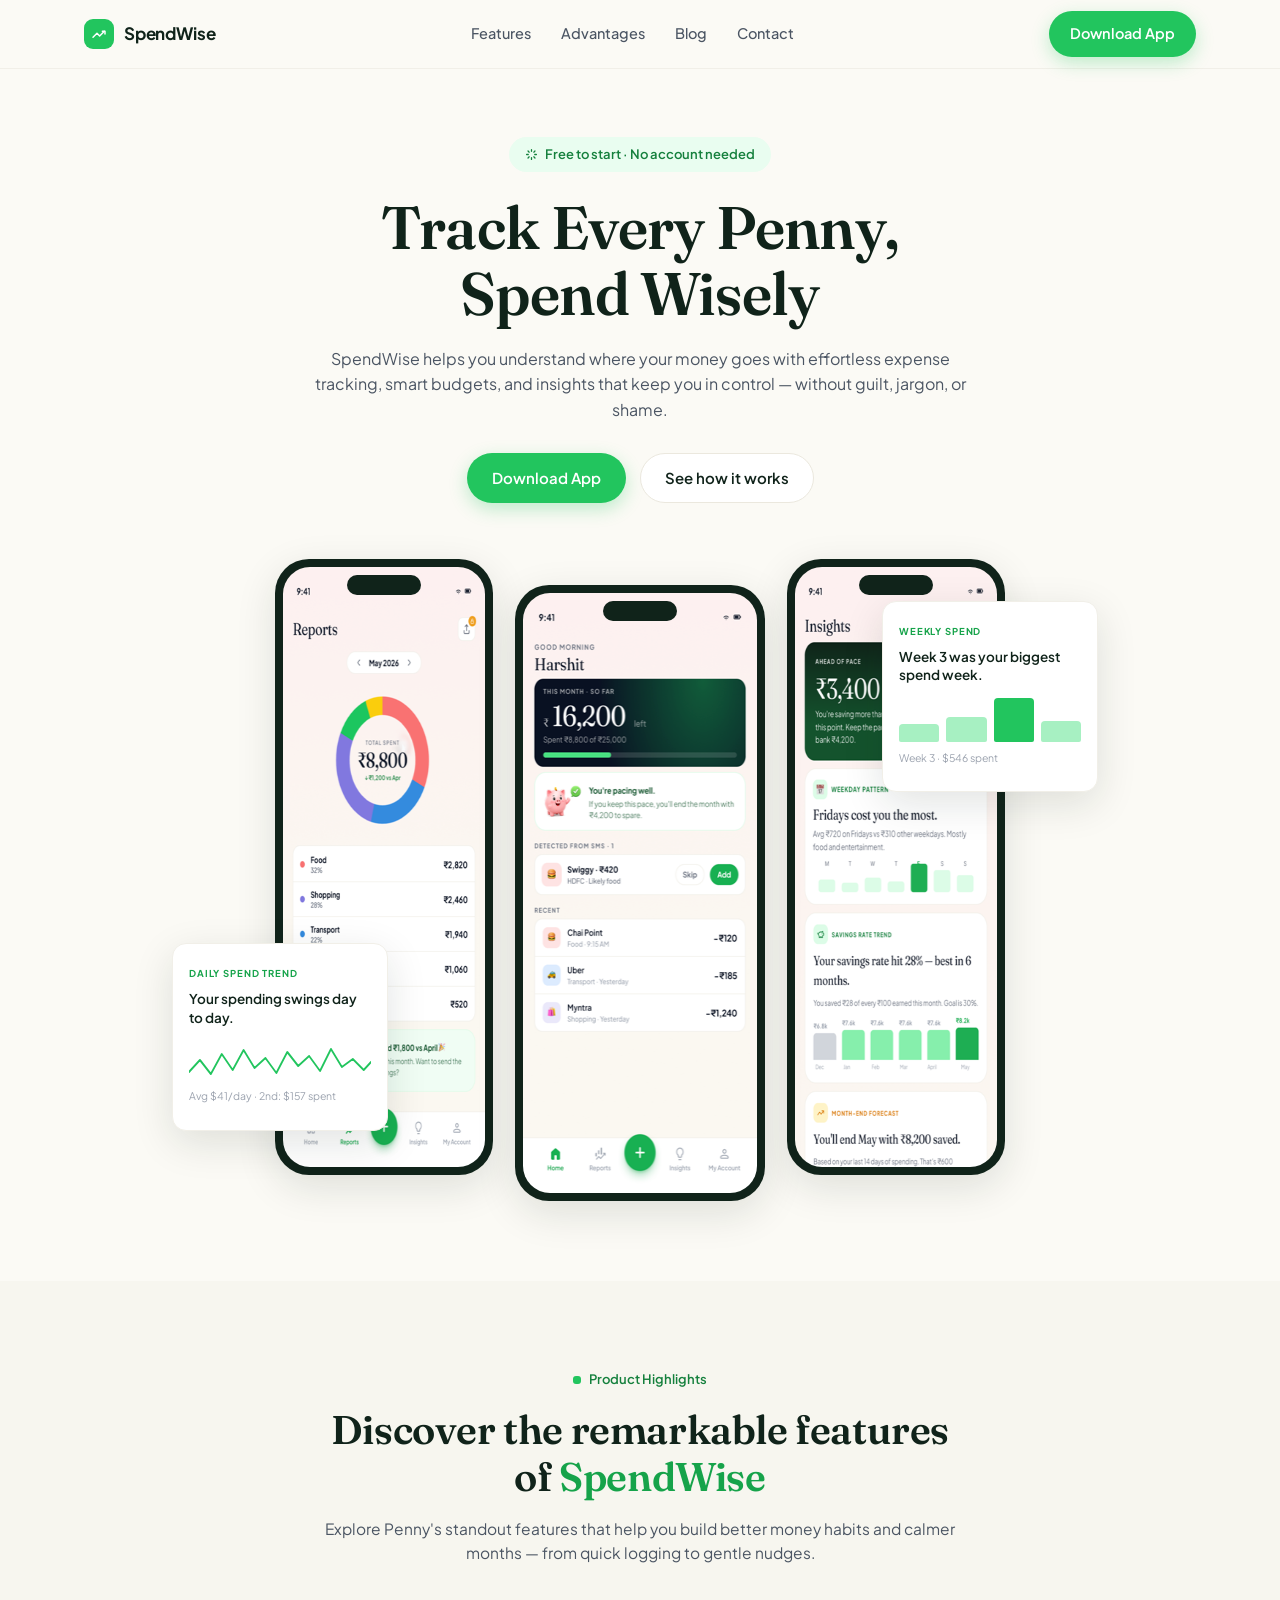
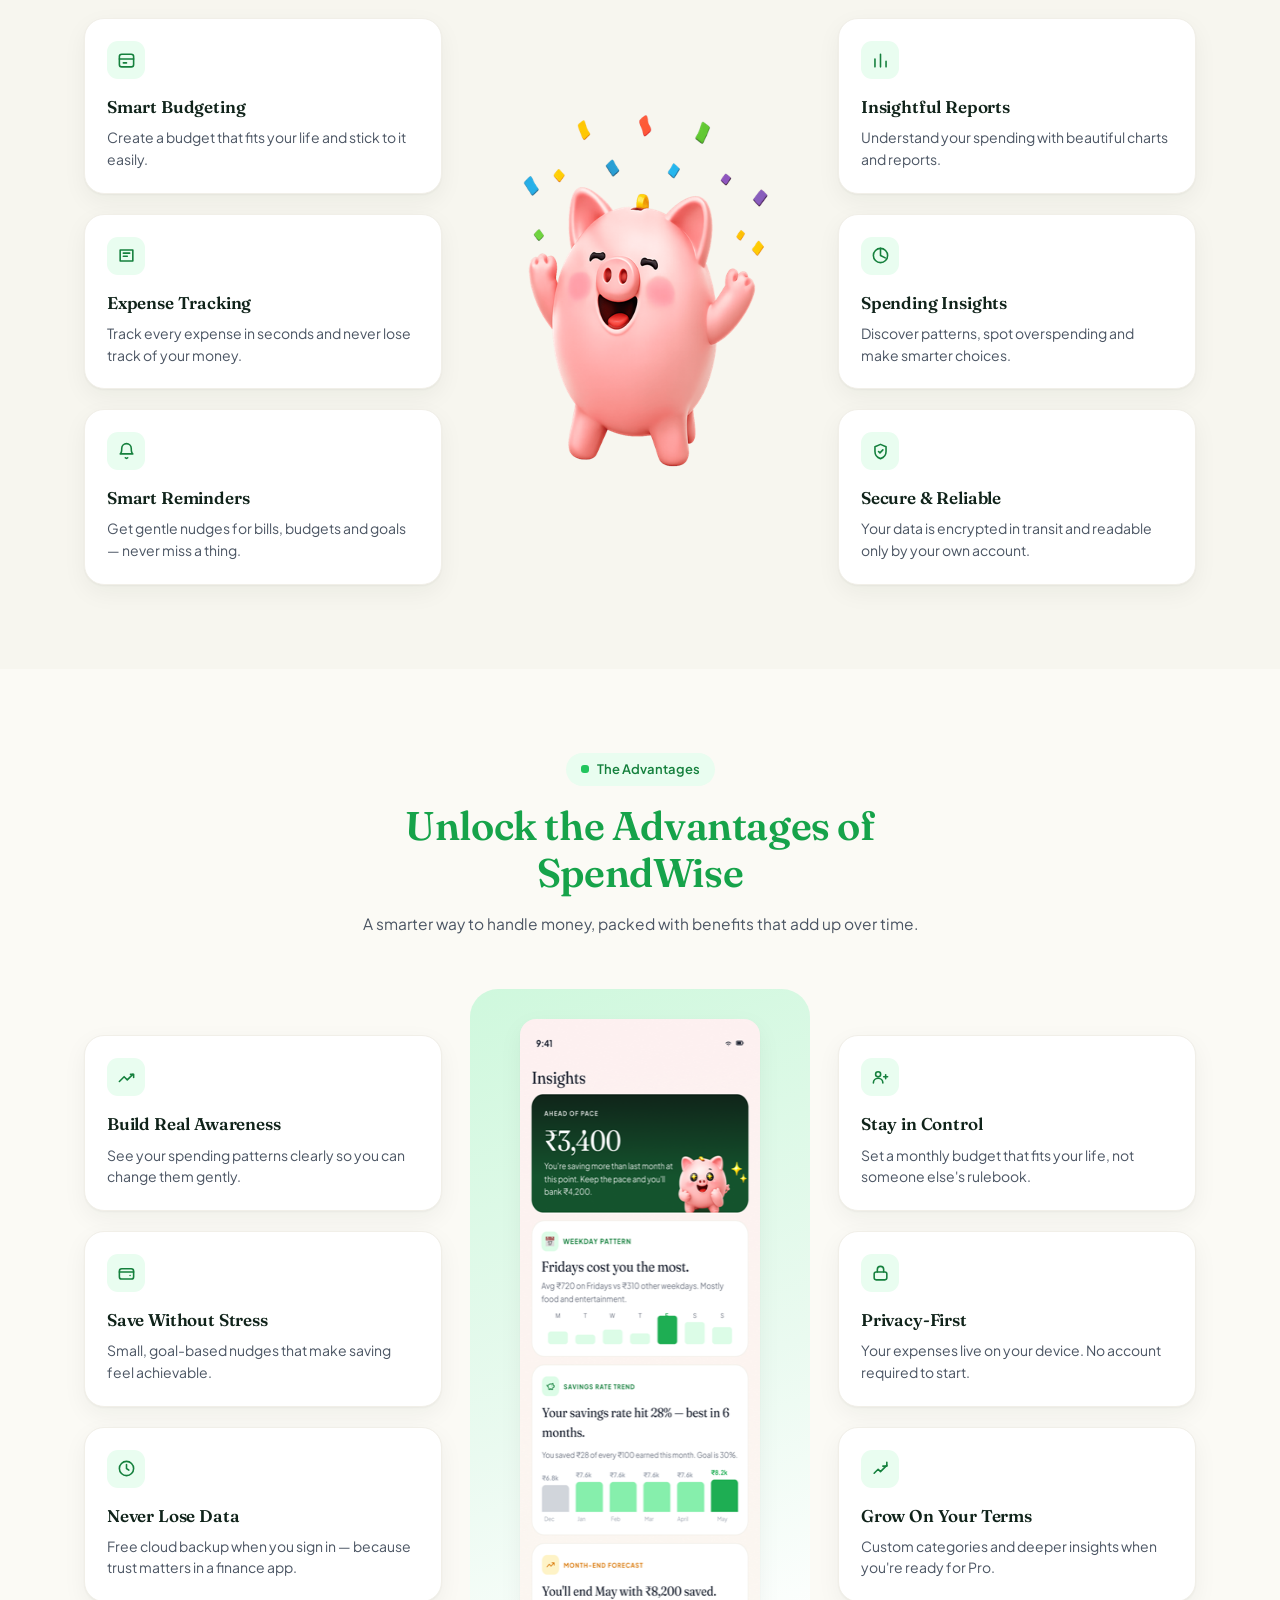
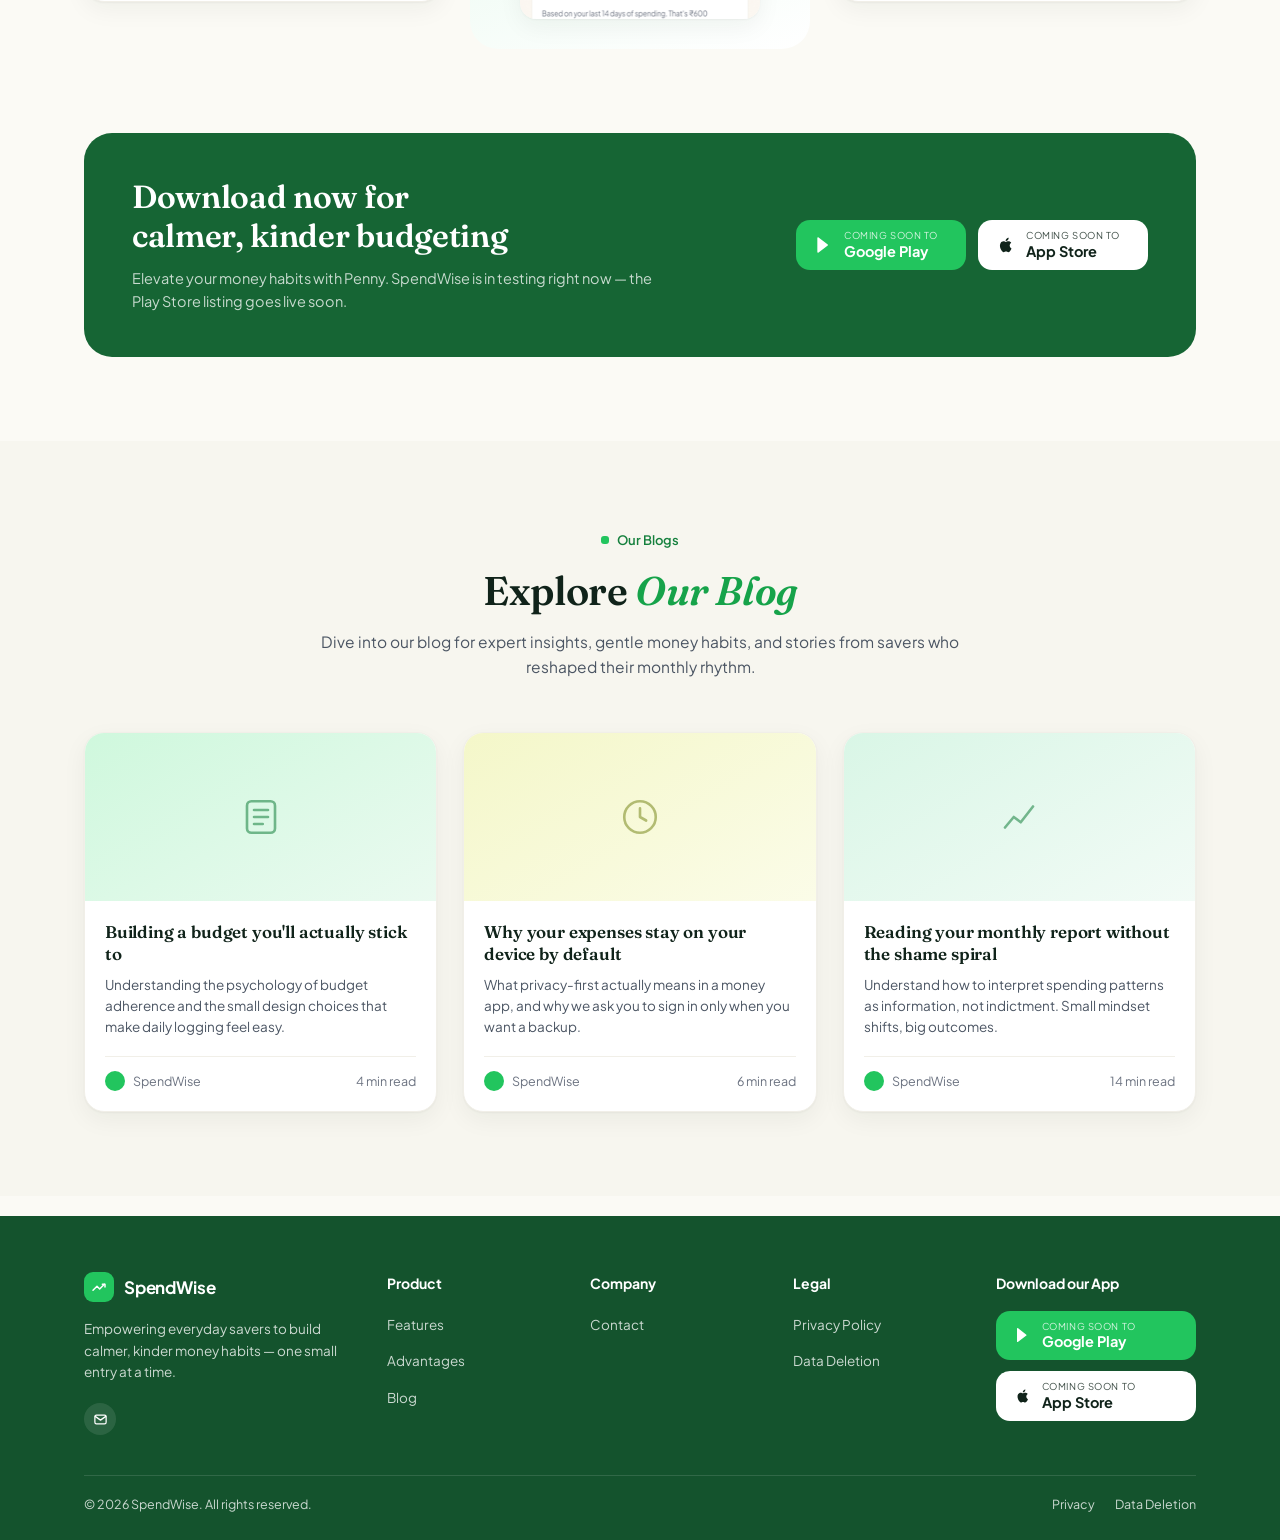
==== commit 56185d20: "Rebuild the landing page to the new design Hero with phone trio and floating stat cards, Product Hig" ====
--- a/index.html
+++ b/index.html
@@ -3,783 +3,370 @@
 <head>
 <meta charset="utf-8">
 <meta name="viewport" content="width=device-width, initial-scale=1">
-<script>document.documentElement.classList.add('js')</script>
-<title>SpendWise – Free Expense Tracker App for Android</title>
-<meta name="description" content="Track expenses in seconds and see where your money goes with SpendWise, a free, judgment-free expense tracker app for Android. No account needed to start.">
 <meta name="color-scheme" content="light">
+<title>SpendWise — Track Every Penny, Spend Wisely</title>
+<meta name="description" content="SpendWise helps you understand where your money goes with effortless expense tracking, smart budgets, and insights that keep you in control — without guilt, jargon, or shame.">
 <link rel="icon" href="./assets/favicon.png">
 <link rel="stylesheet" href="./assets/landing.css">
-
-<meta property="og:type" content="website">
-<meta property="og:site_name" content="SpendWise">
-<meta property="og:title" content="SpendWise – Free Expense Tracker App for Android">
-<meta property="og:description" content="Log expenses in seconds, see visual spending reports, and stay on track without the guilt trip. Free on Android, no account required.">
-<meta property="og:image" content="./assets/screenshot-home.png">
-<meta name="twitter:card" content="summary_large_image">
-<meta name="twitter:title" content="SpendWise – Free Expense Tracker App for Android">
-<meta name="twitter:description" content="Log expenses in seconds, see visual spending reports, and stay on track without the guilt trip. Free on Android, no account required.">
-<meta name="twitter:image" content="./assets/screenshot-home.png">
-
-<script type="application/ld+json">
-{
-  "@context": "https://schema.org",
-  "@type": "MobileApplication",
-  "name": "SpendWise",
-  "applicationCategory": "FinanceApplication",
-  "operatingSystem": "Android",
-  "description": "SpendWise is a free expense tracker app guided by Penny, a friendly mascot. Log expenses in seconds, see visual spending reports, and get gentle nudges instead of shame-based alerts.",
-  "offers": {
-    "@type": "Offer",
-    "price": "0",
-    "priceCurrency": "USD"
-  }
-}
-</script>
-<script type="application/ld+json">
-{
-  "@context": "https://schema.org",
-  "@type": "FAQPage",
-  "mainEntity": [
-    {
-      "@type": "Question",
-      "name": "Is SpendWise free to use?",
-      "acceptedAnswer": {
-        "@type": "Answer",
-        "text": "Yes. Adding expenses, your dashboard, basic reports and insights, default categories, and cloud backup are free for everyone. Pro adds custom categories, CSV/PDF export, and deeper insights."
-      }
-    },
-    {
-      "@type": "Question",
-      "name": "Do I need to create an account to track expenses?",
-      "acceptedAnswer": {
-        "@type": "Answer",
-        "text": "No. SpendWise is fully usable as a guest with zero sign-up. Create an account later only if you want your expenses backed up to the cloud and synced across devices."
-      }
-    },
-    {
-      "@type": "Question",
-      "name": "Is my financial data safe and private?",
-      "acceptedAnswer": {
-        "@type": "Answer",
-        "text": "Your expenses live on your device first. If you sign in, backups are protected per-account on our backend — your data is never sold or shared with third parties."
-      }
-    },
-    {
-      "@type": "Question",
-      "name": "Is SpendWise available on iOS?",
-      "acceptedAnswer": {
-        "@type": "Answer",
-        "text": "SpendWise is available on Android today. iOS is coming soon — check back here for the App Store link."
-      }
-    },
-    {
-      "@type": "Question",
-      "name": "Which currencies does SpendWise support?",
-      "acceptedAnswer": {
-        "@type": "Answer",
-        "text": "SpendWise supports 50+ currencies from around the world — from the Indian Rupee and US Dollar to the Euro, British Pound, and currencies across the Middle East, Asia Pacific, and Africa. Pick yours during setup and amounts are stored precisely down to the smallest unit, so your totals are always exact."
-      }
-    },
-    {
-      "@type": "Question",
-      "name": "How is SpendWise different from other expense tracking apps?",
-      "acceptedAnswer": {
-        "@type": "Answer",
-        "text": "Most expense tracking apps go straight to red alerts and shame you for overspending. SpendWise, guided by Penny the mascot, keeps nudges warm and encouraging, logs expenses in a few taps, and never forces you to sign up before you've decided if you like it."
-      }
-    },
-    {
-      "@type": "Question",
-      "name": "Does SpendWise sync across multiple devices?",
-      "acceptedAnswer": {
-        "@type": "Answer",
-        "text": "Yes. Sign in with email or Google and your expenses back up automatically — free for every account, not just Pro — so they're there when you open the app on another device."
-      }
-    }
-  ]
-}
-</script>
 </head>
 <body>
-
-<nav class="nav">
-  <div class="wrap">
-    <a class="nav-brand" href="#top">
-      <img src="./assets/penny-waving.png" alt="">
-      <span>SpendWise</span>
+<a class="skip-link" href="#main">Skip to content</a>
+
+<header class="site-header">
+  <div class="wrap header-inner">
+    <a class="brand" href="./">
+      <span class="brand-mark" aria-hidden="true">
+        <svg width="16" height="16" viewBox="0 0 24 24" fill="none" stroke="#fff" stroke-width="2.2" stroke-linecap="round" stroke-linejoin="round"><path d="M3 17l6-6 4 4 7-7"/><path d="M17 8h4v4"/></svg>
+      </span>
+      SpendWise
     </a>
-    <div class="nav-links">
+    <nav class="site-nav">
       <a href="#features">Features</a>
-      <a href="#problem">Why SpendWise</a>
-      <a href="#reviews">Reviews</a>
-      <a href="#faq">FAQ</a>
-    </div>
-    <a class="btn btn-primary" href="#download">Get the app</a>
-  </div>
-</nav>
-
-<header class="hero" id="top">
-  <div class="wrap">
-    <div class="hero-order-1">
-      <span class="eyebrow">Free expense tracker app · Works offline · No shame</span>
-      <h1>Track spending<br>without the <em>guilt trip</em>.</h1>
-      <p class="lead">SpendWise is a free expense tracker app guided by Penny — log an expense in seconds, see exactly where your money goes, and get gentle nudges instead of scary red numbers.</p>
-      <div class="hero-ctas" id="download">
-        <a class="btn btn-primary" href="#" aria-disabled="true">
-          <svg viewBox="0 0 24 24" fill="none" stroke="currentColor" stroke-width="2" stroke-linecap="round" stroke-linejoin="round" aria-hidden="true"><path d="M21 15v4a2 2 0 0 1-2 2H5a2 2 0 0 1-2-2v-4"/><polyline points="7 10 12 15 17 10"/><line x1="12" y1="3" x2="12" y2="15"/></svg>
-          <span class="btn-lines"><small>Download free</small><b>Get it for Android</b></span>
-        </a>
-        <span class="btn btn-disabled">
-          <svg viewBox="0 0 24 24" fill="currentColor" aria-hidden="true"><path d="M12.152 6.896c-.948 0-2.415-1.078-3.96-1.04-2.04.027-3.91 1.183-4.961 3.014-2.117 3.675-.546 9.103 1.519 12.09 1.013 1.454 2.208 3.09 3.792 3.039 1.52-.065 2.09-.987 3.935-.987 1.831 0 2.35.987 3.96.948 1.637-.026 2.676-1.48 3.676-2.948 1.156-1.688 1.636-3.325 1.662-3.415-.039-.013-3.182-1.221-3.22-4.857-.026-3.04 2.48-4.494 2.597-4.559-1.429-2.09-3.623-2.324-4.39-2.376-2-.156-3.675 1.09-4.61 1.09zM15.53 3.83c.843-1.012 1.4-2.427 1.245-3.83-1.207.052-2.662.805-3.532 1.818-.78.896-1.454 2.338-1.273 3.714 1.338.104 2.715-.688 3.559-1.702z"/></svg>
-          <span class="btn-lines"><small>Coming soon</small><b>iOS App Store</b></span>
-        </span>
-      </div>
-      <div class="hero-trust">
-        <div class="stat"><b>₹0</b><span>Core features, free forever</span></div>
-        <div class="stat"><b>50+</b><span>Currencies supported worldwide</span></div>
-        <div class="stat"><b>6 sec</b><span>To log an expense</span></div>
-      </div>
-    </div>
-    <div>
-      <div class="phone-frame">
-        <img src="./assets/screenshot-home.png" alt="SpendWise expense tracker app dashboard showing monthly budget and recent expenses on Android">
-        <div class="phone-badge">
-          <img src="./assets/penny-celebrating.png" alt="">
-          <div>
-            <b>Budget on track</b>
-            <span>Penny's cheering you on</span>
-          </div>
-        </div>
-      </div>
-    </div>
+      <a href="#advantages">Advantages</a>
+      <a href="#blog">Blog</a>
+      <a href="mailto:startspendwise@gmail.com">Contact</a>
+    </nav>
+    <a class="btn btn-primary btn-sm" href="#download">Download App</a>
   </div>
 </header>
 
-<section id="problem">
-  <div class="wrap">
-    <div class="section-head reveal">
-      <span class="eyebrow">Why SpendWise</span>
-      <h2>Why SpendWise actually sticks.</h2>
-      <p>Six reasons people keep this one instead of deleting it after a week.</p>
-    </div>
-    <div class="why-grid reveal-group">
-      <div class="why-card">
-        <div class="why-icon"><svg viewBox="0 0 24 24" fill="none" stroke="currentColor" stroke-width="2" stroke-linecap="round" stroke-linejoin="round" aria-hidden="true"><polygon points="13 2 3 14 12 14 11 22 21 10 12 10 13 2"/></svg></div>
-        <h3>Track expenses in seconds</h3>
-        <p>Quick-add flows so logging never feels like a chore.</p>
-      </div>
-      <div class="why-card">
-        <div class="why-icon"><svg viewBox="0 0 24 24" fill="none" stroke="currentColor" stroke-width="2" stroke-linecap="round" stroke-linejoin="round" aria-hidden="true"><line x1="6" y1="20" x2="6" y2="16"/><line x1="12" y1="20" x2="12" y2="10"/><line x1="18" y1="20" x2="18" y2="4"/></svg></div>
-        <h3>Understand your spending</h3>
-        <p>Clear category breakdowns show where your money actually goes.</p>
-      </div>
-      <div class="why-card">
-        <div class="why-icon"><svg viewBox="0 0 24 24" fill="none" stroke="currentColor" stroke-width="2" stroke-linecap="round" stroke-linejoin="round" aria-hidden="true"><circle cx="12" cy="12" r="9"/><circle cx="12" cy="12" r="5"/><circle cx="12" cy="12" r="1"/></svg></div>
-        <h3>Stay on budget without guilt</h3>
-        <p>Penny guides you, never shames you.</p>
-      </div>
-      <div class="why-card">
-        <div class="why-icon"><svg viewBox="0 0 24 24" fill="none" stroke="currentColor" stroke-width="2" stroke-linecap="round" stroke-linejoin="round" aria-hidden="true"><rect x="4" y="11" width="16" height="10" rx="2"/><path d="M8 11V7a4 4 0 0 1 8 0v4"/></svg></div>
-        <h3>Keep your data private</h3>
-        <p>Local-first. Your finances stay on your device.</p>
-      </div>
-      <div class="why-card">
-        <div class="why-icon"><svg viewBox="0 0 24 24" fill="none" stroke="currentColor" stroke-width="2" stroke-linecap="round" stroke-linejoin="round" aria-hidden="true"><path d="M19 9c0-3.87-3.13-6-7-6S5 5.13 5 9c0 1.5.5 2.5 1 3.5C5.5 13.5 5 14.7 5 16h1.5"/><circle cx="15" cy="9" r="1" fill="currentColor" stroke="none"/><path d="M6.5 16v3a1 1 0 0 0 1 1H9v-2"/><path d="M15 18v2h1.5a1 1 0 0 0 1-1v-2.3c1-.7 1.5-1.8 1.5-3.7"/></svg></div>
-        <h3>Spot patterns, save more</h3>
-        <p>Seeing where your money actually goes helps you naturally spend less.</p>
-      </div>
-      <div class="why-card">
-        <div class="why-icon"><svg viewBox="0 0 24 24" fill="none" stroke="currentColor" stroke-width="2" stroke-linecap="round" stroke-linejoin="round" aria-hidden="true"><path d="M8.5 14.5A2.5 2.5 0 0 0 11 12c0-1.38-.5-2-1-3-1.072-2.143-.224-4.054 2-6 .5 2.5 2 4.9 4 6.5 2 1.6 3 3.5 3 5.5a7 7 0 1 1-14 0c0-1.153.433-2.294 1-3a2.5 2.5 0 0 0 2.5 2.5z"/></svg></div>
-        <h3>Build a lasting budgeting habit</h3>
-        <p>Daily tracking turns good money habits into second nature.</p>
-      </div>
-    </div>
-  </div>
-</section>
-
-<section id="features">
-  <div class="wrap">
-    <div class="section-head reveal">
-      <span class="eyebrow">Features</span>
-      <h2>Three things a good expense tracker has to get right.</h2>
-      <p>SpendWise isn't a bloated finance app with fifty settings you'll never touch. It's built around the moments that actually matter.</p>
-    </div>
-    <div class="feature-stack">
-      <div class="feature-card reveal">
-        <div class="feature-copy">
-          <h3>Log an expense before your coffee gets cold</h3>
-          <p>Tap "+", pick an amount and a category, and you're done. No forms, no mandatory notes, no friction — logging a spend this fast is the only way the habit actually sticks.</p>
-        </div>
-        <div class="feature-visual">
-          <div class="phone-frame">
-            <img src="./assets/screenshot-add-expense.png" alt="Add expense screen showing amount, category picker, and save button">
-          </div>
-          <span class="feature-pill"><svg viewBox="0 0 24 24" fill="none" stroke="currentColor" stroke-width="2" stroke-linecap="round" stroke-linejoin="round" aria-hidden="true"><polygon points="13 2 3 14 12 14 11 22 21 10 12 10 13 2"/></svg> 6-sec log</span>
-        </div>
-      </div>
-
-      <div class="feature-card reveal">
-        <div class="feature-copy">
-          <h3>See your month as a pie chart, not a spreadsheet</h3>
-          <p>Reports turns every expense you logged into one clear picture — a category-by-category pie chart plus the exact amount behind each slice, so "where did it all go" finally has an answer.</p>
-        </div>
-        <div class="feature-visual">
-          <div class="phone-frame">
-            <img src="./assets/screenshot-reports.png" alt="Reports screen showing a category breakdown pie chart">
-          </div>
-          <span class="feature-pill"><svg viewBox="0 0 24 24" fill="none" stroke="currentColor" stroke-width="2" stroke-linecap="round" stroke-linejoin="round" aria-hidden="true"><path d="M21.21 15.89A10 10 0 1 1 8 2.83"/><path d="M22 12A10 10 0 0 0 12 2v10z"/></svg> Pie chart</span>
-        </div>
-      </div>
-
-      <div class="feature-card pro reveal">
-        <div class="feature-copy">
-          <span class="pro-tag">PRO</span>
-          <h3>Premium Insights: spending patterns you'd never spot on your own</h3>
-          <p>Pro surfaces a deeper read on your habits automatically — top spending categories, recurring merchants, and month-over-month pace — without you digging through reports yourself.</p>
-        </div>
-        <div class="feature-visual">
-          <div class="phone-frame">
-            <img src="./assets/screenshot-insights.png" alt="Premium Insights screen showing unlocked spending pattern cards">
-          </div>
-          <span class="feature-pill pill-pro"><svg viewBox="0 0 24 24" fill="none" stroke="currentColor" stroke-width="2" stroke-linecap="round" stroke-linejoin="round" aria-hidden="true"><path d="m2 4 3 12h14l3-12-6 7-4-7-4 7-6-7Z"/><path d="M5 20h14"/></svg> PRO</span>
-        </div>
-      </div>
-    </div>
-  </div>
-</section>
-
-<section id="beforeafter">
-  <div class="wrap">
-    <div class="section-head reveal">
-      <span class="eyebrow">The difference</span>
-      <h2>What actually changes once you start tracking.</h2>
-      <p>A few examples of the difference tracking makes — swipe through.</p>
-    </div>
-    <div class="compare-carousel reveal">
-      <div class="compare-tabs" role="tablist">
-        <button type="button" class="compare-tab is-active" data-slide-goto="0" role="tab" aria-selected="true">
-          <svg viewBox="0 0 24 24" fill="none" stroke="currentColor" stroke-width="2" stroke-linecap="round" stroke-linejoin="round" aria-hidden="true"><polyline points="23 18 13.5 8.5 8.5 13.5 1 6"/><polyline points="17 18 23 18 23 12"/></svg>
-          <span>Spend less</span>
-        </button>
-        <button type="button" class="compare-tab" data-slide-goto="1" role="tab" aria-selected="false">
-          <svg viewBox="0 0 24 24" fill="none" stroke="currentColor" stroke-width="2" stroke-linecap="round" stroke-linejoin="round" aria-hidden="true"><rect x="3" y="4" width="18" height="18" rx="2"/><line x1="16" y1="2" x2="16" y2="6"/><line x1="8" y1="2" x2="8" y2="6"/><line x1="3" y1="10" x2="21" y2="10"/><polyline points="8 15 10.5 17.5 16 12"/></svg>
-          <span>No-spend days</span>
-        </button>
-        <button type="button" class="compare-tab" data-slide-goto="2" role="tab" aria-selected="false">
-          <svg viewBox="0 0 24 24" fill="none" stroke="currentColor" stroke-width="2" stroke-linecap="round" stroke-linejoin="round" aria-hidden="true"><polygon points="13 2 3 14 12 14 11 22 21 10 12 10 13 2"/></svg>
-          <span>Everyday wins</span>
-        </button>
-        <button type="button" class="compare-tab" data-slide-goto="3" role="tab" aria-selected="false">
-          <svg viewBox="0 0 24 24" fill="none" stroke="currentColor" stroke-width="2" stroke-linecap="round" stroke-linejoin="round" aria-hidden="true"><circle cx="12" cy="12" r="9"/><circle cx="12" cy="12" r="5"/><circle cx="12" cy="12" r="1"/></svg>
-          <span>Stay in budget</span>
-        </button>
-      </div>
-      <div class="compare-slides">
-        <div class="compare-slide is-active" data-slide="0">
-          <div class="compare-table compare-table-trend">
-            <div class="slide-topbar">
-              <div class="slide-topbar-main">
-                <div class="trend-icon"><svg viewBox="0 0 24 24" fill="none" stroke="currentColor" stroke-width="2" stroke-linecap="round" stroke-linejoin="round" aria-hidden="true"><polyline points="23 18 13.5 8.5 8.5 13.5 1 6"/><polyline points="17 18 23 18 23 12"/></svg></div>
-                <div>
-                  <h3>Your spending actually goes down.</h3>
-                  <p>Once every expense is visible, overspending gets obvious — and easy to correct.</p>
-                </div>
-              </div>
-              <div class="slide-result">
-                <b>&minus;41%</b>
-                <span>spending by month 4</span>
-              </div>
-            </div>
-            <div class="slide-meta">
-              <span class="slide-source"><svg viewBox="0 0 24 24" fill="none" stroke="currentColor" stroke-width="2" stroke-linecap="round" stroke-linejoin="round" aria-hidden="true"><path d="M21.21 15.89A10 10 0 1 1 8 2.83"/><path d="M22 12A10 10 0 0 0 12 2v10z"/></svg>Seen in Reports &amp; Insights</span>
-              <span class="illustrative-tag">Illustrative example</span>
-            </div>
-            <div class="trend-chart-plot">
-              <div class="trend-line trend-line-budget" style="bottom:77%"><span>Budget · $1,000</span></div>
-              <div class="trend-line trend-line-warn" style="bottom:58%"><span>75% mark</span></div>
-              <div class="trend-chart-bars">
-                <div class="trend-bar-col">
-                  <span class="trend-bar-value trend-bar-value-over">$1,150</span>
-                  <div class="trend-bar trend-bar-over" style="height:88%"></div>
-                </div>
-                <div class="trend-bar-col">
-                  <span class="trend-bar-value trend-bar-value-warn">$920</span>
-                  <div class="trend-bar trend-bar-warn" style="height:71%"></div>
-                </div>
-                <div class="trend-bar-col">
-                  <span class="trend-bar-value trend-bar-value-warn">$780</span>
-                  <div class="trend-bar trend-bar-warn" style="height:60%"></div>
-                </div>
-                <div class="trend-bar-col">
-                  <span class="trend-bar-value trend-bar-value-good">$680</span>
-                  <div class="trend-bar trend-bar-good" style="height:52%"></div>
-                </div>
-              </div>
-            </div>
-            <div class="trend-chart-months">
-              <span>Month 1</span><span>Month 2</span><span>Month 3</span><span>Month 4</span>
-            </div>
-            <div class="compare-foot compare-foot-trend">
-              <svg viewBox="0 0 24 24" fill="none" stroke="currentColor" stroke-width="2" stroke-linecap="round" stroke-linejoin="round" aria-hidden="true"><path d="M17.5 19a4.5 4.5 0 1 0-1.4-8.8 6 6 0 1 0-11.1 3"/><polyline points="12 12 12 21"/><polyline points="9 18 12 21 15 18"/></svg>
-              <div>
-                <b>Small changes. <em>Big difference over time.</em></b>
-                <span>Keep going — you're building a better money habit.</span>
-              </div>
-            </div>
-          </div>
-        </div>
-
-        <div class="compare-slide" data-slide="1">
-          <div class="compare-table compare-table-streak">
-            <div class="slide-topbar">
-              <div class="slide-topbar-main">
-                <div class="trend-icon"><svg viewBox="0 0 24 24" fill="none" stroke="currentColor" stroke-width="2" stroke-linecap="round" stroke-linejoin="round" aria-hidden="true"><rect x="3" y="4" width="18" height="18" rx="2"/><line x1="16" y1="2" x2="16" y2="6"/><line x1="8" y1="2" x2="8" y2="6"/><line x1="3" y1="10" x2="21" y2="10"/><polyline points="8 15 10.5 17.5 16 12"/></svg></div>
-                <div>
-                  <h3>More days you don't spend at all.</h3>
-                  <p>Tracking turns a no-spend day into a streak you'll want to keep going.</p>
-                </div>
-              </div>
-              <div class="slide-result">
-                <b>3&times;</b>
-                <span>more no-spend days</span>
-              </div>
-            </div>
-            <div class="slide-meta">
-              <span class="slide-source"><svg viewBox="0 0 24 24" fill="none" stroke="currentColor" stroke-width="2" stroke-linecap="round" stroke-linejoin="round" aria-hidden="true"><rect x="3" y="4" width="18" height="18" rx="2"/><line x1="3" y1="10" x2="21" y2="10"/></svg>Seen in Insights &rsaquo; Calendar view</span>
-              <span class="illustrative-tag">Illustrative example</span>
-            </div>
-
-            <div class="streak-block streak-before">
-              <div class="streak-info">
-                <b>January</b>
-                <span>2 no-spend days this month</span>
-              </div>
-              <div class="streak-days">
-                <div class="streak-dow"><span>M</span><span>T</span><span>W</span><span>T</span><span>F</span><span>S</span><span>S</span></div>
-                <div class="streak-squares">
-                  <span class="streak-day is-hit"><svg viewBox="0 0 24 24" fill="none" stroke="currentColor" stroke-width="3" stroke-linecap="round" stroke-linejoin="round" aria-hidden="true"><polyline points="5 12 10 17 19 6"/></svg></span>
-                  <span class="streak-day is-hit"><svg viewBox="0 0 24 24" fill="none" stroke="currentColor" stroke-width="3" stroke-linecap="round" stroke-linejoin="round" aria-hidden="true"><polyline points="5 12 10 17 19 6"/></svg></span>
-                  <span class="streak-day"></span>
-                  <span class="streak-day"></span>
-                  <span class="streak-day"></span>
-                  <span class="streak-day"></span>
-                  <span class="streak-day"></span>
-                </div>
-              </div>
-              <div class="streak-stat">
-                <b>2</b>
-                <span>no-spend days</span>
-                <em class="streak-chip streak-chip-before">Room to grow</em>
-              </div>
-            </div>
-
-            <div class="budgetbar-arrow"><svg viewBox="0 0 24 24" fill="none" stroke="currentColor" stroke-width="2.5" stroke-linecap="round" stroke-linejoin="round" aria-hidden="true"><line x1="12" y1="5" x2="12" y2="19"/><polyline points="19 12 12 19 5 12"/></svg></div>
-
-            <div class="streak-block streak-after">
-              <div class="streak-info">
-                <b>April</b>
-                <span>6 no-spend days this month</span>
-              </div>
-              <div class="streak-days">
-                <div class="streak-dow"><span>M</span><span>T</span><span>W</span><span>T</span><span>F</span><span>S</span><span>S</span></div>
-                <div class="streak-squares">
-                  <span class="streak-day is-hit"><svg viewBox="0 0 24 24" fill="none" stroke="currentColor" stroke-width="3" stroke-linecap="round" stroke-linejoin="round" aria-hidden="true"><polyline points="5 12 10 17 19 6"/></svg></span>
-                  <span class="streak-day is-hit"><svg viewBox="0 0 24 24" fill="none" stroke="currentColor" stroke-width="3" stroke-linecap="round" stroke-linejoin="round" aria-hidden="true"><polyline points="5 12 10 17 19 6"/></svg></span>
-                  <span class="streak-day is-hit"><svg viewBox="0 0 24 24" fill="none" stroke="currentColor" stroke-width="3" stroke-linecap="round" stroke-linejoin="round" aria-hidden="true"><polyline points="5 12 10 17 19 6"/></svg></span>
-                  <span class="streak-day is-hit"><svg viewBox="0 0 24 24" fill="none" stroke="currentColor" stroke-width="3" stroke-linecap="round" stroke-linejoin="round" aria-hidden="true"><polyline points="5 12 10 17 19 6"/></svg></span>
-                  <span class="streak-day is-hit"><svg viewBox="0 0 24 24" fill="none" stroke="currentColor" stroke-width="3" stroke-linecap="round" stroke-linejoin="round" aria-hidden="true"><polyline points="5 12 10 17 19 6"/></svg></span>
-                  <span class="streak-day is-hit"><svg viewBox="0 0 24 24" fill="none" stroke="currentColor" stroke-width="3" stroke-linecap="round" stroke-linejoin="round" aria-hidden="true"><polyline points="5 12 10 17 19 6"/></svg></span>
-                  <span class="streak-day"></span>
-                </div>
-              </div>
-              <div class="streak-stat">
-                <b>6</b>
-                <span>no-spend days</span>
-                <em class="streak-chip streak-chip-after">Great progress</em>
-              </div>
-            </div>
-
-            <div class="compare-foot compare-foot-trend">
-              <svg viewBox="0 0 24 24" fill="none" stroke="currentColor" stroke-width="2" stroke-linecap="round" stroke-linejoin="round" aria-hidden="true"><polyline points="23 6 13.5 15.5 8.5 10.5 1 18"/><polyline points="17 6 23 6 23 12"/></svg>
-              <div>
-                <b>Build the habit. <em>Watch it add up.</em></b>
-                <span>Every extra no-spend day is money that stays in your pocket.</span>
-              </div>
-            </div>
-          </div>
-        </div>
-
-        <div class="compare-slide" data-slide="2">
-          <div class="compare-table">
-            <div class="slide-topbar">
-              <div class="slide-topbar-main">
-                <div class="trend-icon"><svg viewBox="0 0 24 24" fill="none" stroke="currentColor" stroke-width="2" stroke-linecap="round" stroke-linejoin="round" aria-hidden="true"><polygon points="13 2 3 14 12 14 11 22 21 10 12 10 13 2"/></svg></div>
-                <div>
-                  <h3>The everyday friction disappears.</h3>
-                  <p>Four things that used to be a hassle, handled — every single day.</p>
-                </div>
-              </div>
-              <div class="slide-result">
-                <b>6 sec</b>
-                <span>to log an expense</span>
-              </div>
-            </div>
-            <div class="slide-meta">
-              <span class="slide-source"><svg viewBox="0 0 24 24" fill="none" stroke="currentColor" stroke-width="2" stroke-linecap="round" stroke-linejoin="round" aria-hidden="true"><line x1="12" y1="5" x2="12" y2="19"/><line x1="5" y1="12" x2="19" y2="12"/></svg>Seen across the whole app</span>
-            </div>
-            <div class="compare-head">
-              <span></span>
-              <span class="compare-head-label compare-head-before">Before</span>
-              <span></span>
-              <span class="compare-head-label compare-head-after">With SpendWise</span>
-            </div>
-            <div class="compare-row">
-              <div class="compare-label">
-                <div class="compare-icon"><svg viewBox="0 0 24 24" fill="none" stroke="currentColor" stroke-width="2" stroke-linecap="round" stroke-linejoin="round" aria-hidden="true"><line x1="6" y1="20" x2="6" y2="16"/><line x1="12" y1="20" x2="12" y2="10"/><line x1="18" y1="20" x2="18" y2="4"/></svg></div>
-                <h3>Where did it all go?</h3>
-              </div>
-              <div class="compare-before">Guessing, checking old bank statements</div>
-              <div class="compare-arrow"><svg viewBox="0 0 24 24" fill="none" stroke="currentColor" stroke-width="2.5" stroke-linecap="round" stroke-linejoin="round" aria-hidden="true"><line x1="5" y1="12" x2="19" y2="12"/><polyline points="12 5 19 12 12 19"/></svg></div>
-              <div class="compare-after">One glance at a clear pie chart</div>
-            </div>
-            <div class="compare-row">
-              <div class="compare-label">
-                <div class="compare-icon"><svg viewBox="0 0 24 24" fill="none" stroke="currentColor" stroke-width="2" stroke-linecap="round" stroke-linejoin="round" aria-hidden="true"><polygon points="13 2 3 14 12 14 11 22 21 10 12 10 13 2"/></svg></div>
-                <h3>Logging an expense</h3>
-              </div>
-              <div class="compare-before">A chore you keep putting off</div>
-              <div class="compare-arrow"><svg viewBox="0 0 24 24" fill="none" stroke="currentColor" stroke-width="2.5" stroke-linecap="round" stroke-linejoin="round" aria-hidden="true"><line x1="5" y1="12" x2="19" y2="12"/><polyline points="12 5 19 12 12 19"/></svg></div>
-              <div class="compare-after">Done in about 6 seconds</div>
-            </div>
-            <div class="compare-row">
-              <div class="compare-label">
-                <div class="compare-icon"><svg viewBox="0 0 24 24" fill="none" stroke="currentColor" stroke-width="2" stroke-linecap="round" stroke-linejoin="round" aria-hidden="true"><circle cx="12" cy="12" r="10"/><line x1="2" y1="12" x2="22" y2="12"/><path d="M12 2a15.3 15.3 0 0 1 4 10 15.3 15.3 0 0 1-4 10 15.3 15.3 0 0 1-4-10 15.3 15.3 0 0 1 4-10z"/></svg></div>
-                <h3>Spending in another currency</h3>
-              </div>
-              <div class="compare-before">Manual conversion, mental math</div>
-              <div class="compare-arrow"><svg viewBox="0 0 24 24" fill="none" stroke="currentColor" stroke-width="2.5" stroke-linecap="round" stroke-linejoin="round" aria-hidden="true"><line x1="5" y1="12" x2="19" y2="12"/><polyline points="12 5 19 12 12 19"/></svg></div>
-              <div class="compare-after">50+ currencies, picked once</div>
-            </div>
-            <div class="compare-row">
-              <div class="compare-label">
-                <div class="compare-icon"><svg viewBox="0 0 24 24" fill="none" stroke="currentColor" stroke-width="2" stroke-linecap="round" stroke-linejoin="round" aria-hidden="true"><circle cx="12" cy="12" r="9"/><circle cx="12" cy="12" r="5"/><circle cx="12" cy="12" r="1"/></svg></div>
-                <h3>Going over budget</h3>
-              </div>
-              <div class="compare-before">Guilt, red alerts, silence after</div>
-              <div class="compare-arrow"><svg viewBox="0 0 24 24" fill="none" stroke="currentColor" stroke-width="2.5" stroke-linecap="round" stroke-linejoin="round" aria-hidden="true"><line x1="5" y1="12" x2="19" y2="12"/><polyline points="12 5 19 12 12 19"/></svg></div>
-              <div class="compare-after">A gentle nudge from Penny, next steps</div>
-            </div>
-            <div class="compare-foot">
-              <svg viewBox="0 0 24 24" fill="none" stroke="currentColor" stroke-width="2" stroke-linecap="round" stroke-linejoin="round" aria-hidden="true"><path d="M17.5 19a4.5 4.5 0 1 0-1.4-8.8 6 6 0 1 0-11.1 3"/><polyline points="12 12 12 21"/><polyline points="9 18 12 21 15 18"/></svg>
-              <div>
-                <b>Small habits, real change.</b>
-                <span>A few seconds a day is all it takes to stop guessing.</span>
-              </div>
-            </div>
-          </div>
-        </div>
-
-        <div class="compare-slide" data-slide="3">
-          <div class="compare-table compare-table-budget">
-            <div class="slide-topbar">
-              <div class="slide-topbar-main">
-                <div class="trend-icon"><svg viewBox="0 0 24 24" fill="none" stroke="currentColor" stroke-width="2" stroke-linecap="round" stroke-linejoin="round" aria-hidden="true"><circle cx="12" cy="12" r="9"/><circle cx="12" cy="12" r="5"/><circle cx="12" cy="12" r="1"/></svg></div>
-                <div>
-                  <h3>You stay inside your budget.</h3>
-                  <p>A clear warning at 75% means you course-correct long before you overshoot.</p>
-                </div>
-              </div>
-              <div class="slide-result">
-                <b>70%</b>
-                <span>of budget used, from 120%</span>
-              </div>
-            </div>
-            <div class="slide-meta">
-              <span class="slide-source"><svg viewBox="0 0 24 24" fill="none" stroke="currentColor" stroke-width="2" stroke-linecap="round" stroke-linejoin="round" aria-hidden="true"><rect x="3" y="3" width="7" height="7" rx="1"/><rect x="14" y="3" width="7" height="7" rx="1"/><rect x="3" y="14" width="7" height="7" rx="1"/><rect x="14" y="14" width="7" height="7" rx="1"/></svg>Seen on your Dashboard</span>
-              <span class="illustrative-tag">Illustrative example</span>
-            </div>
-            <div class="budgetbar-block budgetbar-before">
-              <div class="budgetbar-head">
-                <span class="budgetbar-label">Before</span>
-                <span class="budgetbar-sub">Overspending without realizing</span>
-              </div>
-              <div class="budgetbar-row">
-                <span class="budgetbar-name">Budget</span>
-                <div class="budgetbar-track">
-                  <div class="budgetbar-fill budgetbar-fill-over" style="width:96%"></div>
-                  <div class="budgetbar-marker budgetbar-marker-warn" style="left:60%"><span>75%</span></div>
-                  <div class="budgetbar-marker" style="left:80%"><span>100%</span></div>
-                </div>
-                <span class="budgetbar-pct budgetbar-pct-over">120%</span>
-              </div>
-              <div class="budgetbar-foot"><span>$1,200 spent</span><span>$1,000 budget</span></div>
-              <span class="budgetbar-chip budgetbar-chip-over">Overspent by $200</span>
-            </div>
-            <div class="budgetbar-arrow"><svg viewBox="0 0 24 24" fill="none" stroke="currentColor" stroke-width="2.5" stroke-linecap="round" stroke-linejoin="round" aria-hidden="true"><line x1="12" y1="5" x2="12" y2="19"/><polyline points="19 12 12 19 5 12"/></svg></div>
-            <div class="budgetbar-block budgetbar-after">
-              <div class="budgetbar-head">
-                <span class="budgetbar-label">After</span>
-                <span class="budgetbar-sub">Stayed within budget and in control</span>
-              </div>
-              <div class="budgetbar-row">
-                <span class="budgetbar-name">Budget</span>
-                <div class="budgetbar-track">
-                  <div class="budgetbar-fill budgetbar-fill-under" style="width:56%"></div>
-                  <div class="budgetbar-marker budgetbar-marker-warn" style="left:60%"><span>75%</span></div>
-                  <div class="budgetbar-marker" style="left:80%"><span>100%</span></div>
-                </div>
-                <span class="budgetbar-pct budgetbar-pct-under">70%</span>
-              </div>
-              <div class="budgetbar-foot"><span>$700 spent</span><span>$1,000 budget</span></div>
-              <span class="budgetbar-chip budgetbar-chip-under">Stayed within budget</span>
-            </div>
-            <div class="compare-foot compare-foot-benefits">
-              <div class="benefit-chip">
-                <div class="benefit-chip-icon"><svg viewBox="0 0 24 24" fill="none" stroke="currentColor" stroke-width="2" stroke-linecap="round" stroke-linejoin="round" aria-hidden="true"><circle cx="12" cy="12" r="9"/><circle cx="12" cy="12" r="5"/><circle cx="12" cy="12" r="1"/></svg></div>
-                <span>Less stress<br>More confidence</span>
-              </div>
-              <div class="benefit-chip">
-                <div class="benefit-chip-icon"><svg viewBox="0 0 24 24" fill="none" stroke="currentColor" stroke-width="2" stroke-linecap="round" stroke-linejoin="round" aria-hidden="true"><path d="M21.21 15.89A10 10 0 1 1 8 2.83"/><path d="M22 12A10 10 0 0 0 12 2v10z"/></svg></div>
-                <span>Better control<br>of your money</span>
-              </div>
-              <div class="benefit-chip">
-                <div class="benefit-chip-icon"><svg viewBox="0 0 24 24" fill="none" stroke="currentColor" stroke-width="2" stroke-linecap="round" stroke-linejoin="round" aria-hidden="true"><path d="M12 3 5 6v6c0 4.5 3 8 7 9 4-1 7-4.5 7-9V6l-7-3Z"/><polyline points="9 12 11 14 15 10"/></svg></div>
-                <span>Stronger habits<br>every month</span>
-              </div>
-            </div>
-          </div>
-        </div>
-      </div>
-
-      <div class="compare-nav">
-        <button type="button" class="compare-arrow-btn" data-carousel-prev aria-label="Previous comparison">
-          <svg viewBox="0 0 24 24" fill="none" stroke="currentColor" stroke-width="2.5" stroke-linecap="round" stroke-linejoin="round" aria-hidden="true"><polyline points="15 18 9 12 15 6"/></svg>
-        </button>
-        <span class="compare-counter"><b data-carousel-current>1</b> / 4</span>
-        <button type="button" class="compare-arrow-btn" data-carousel-next aria-label="Next comparison">
-          <svg viewBox="0 0 24 24" fill="none" stroke="currentColor" stroke-width="2.5" stroke-linecap="round" stroke-linejoin="round" aria-hidden="true"><polyline points="9 18 15 12 9 6"/></svg>
-        </button>
-      </div>
-    </div>
-  </div>
-</section>
-
-<section class="premium-section" id="premium">
-  <div class="wrap">
-    <div class="section-head reveal">
-      <span class="eyebrow">Premium</span>
-      <h2>Go further with SpendWise Pro.</h2>
-      <p>Everything above is free, forever. Pro is an optional upgrade for people who want custom categories, exports, and deeper spending insights on top.</p>
-    </div>
-    <div class="premium-bento reveal-group">
-      <div class="p-cell p-tall">
-        <div class="p-ring" style="--pct:68"><span class="p-ring-num">68%</span><span class="p-ring-label">of budget</span></div>
-        <h3>Premium Insights, unlocked</h3>
-        <p>Your budget pace, top category, and more — the moment you open the app.</p>
-        <span class="p-link">Included in Pro →</span>
-      </div>
-
-      <div class="p-cell p-wide">
-        <div class="p-bars">
-          <span style="--h:55%"></span><span style="--h:38%"></span><span style="--h:72%" class="hi"></span><span style="--h:44%"></span><span style="--h:60%"></span><span style="--h:30%"></span>
-        </div>
-        <h3>Patterns you'd never spot yourself</h3>
-        <p>Your best month yet and weekday spending patterns, surfaced automatically.</p>
-      </div>
-
-      <div class="p-cell p-mid">
-        <div class="p-chips">
-          <span class="p-chip">$</span><span class="p-chip">€</span><span class="p-chip">₹</span><span class="p-chip">¥</span><span class="p-chip">£</span>
-        </div>
-        <h3>Every currency, from day one</h3>
-        <p>Pick yours during setup — 50+ currencies to choose from.</p>
-        <span class="p-link" style="color:var(--money600)">Free for everyone →</span>
-      </div>
-
-      <div class="p-cell p-dark">
-        <div class="p-cal">
-          <span></span><span></span><span class="hi"></span><span></span><span></span><span></span><span></span>
-          <span></span><span class="hi"></span><span></span><span></span><span></span><span></span><span></span>
-        </div>
-        <h3>A calendar view of your spending</h3>
-        <p>Spot your biggest spend days across the month, at a glance.</p>
-        <span class="p-link">Included in Pro →</span>
-      </div>
-
-      <div class="p-cell p-cta">
+<main id="main">
+
+  <!-- ------------------------------------------------------------- hero -->
+  <section class="hero">
+    <div class="wrap">
+      <span class="badge">
+        <svg width="13" height="13" viewBox="0 0 24 24" fill="none" stroke="currentColor" stroke-width="2.4" stroke-linecap="round" stroke-linejoin="round" aria-hidden="true"><path d="M12 3v3M12 18v3M3 12h3M18 12h3M5.6 5.6l2.1 2.1M16.3 16.3l2.1 2.1M18.4 5.6l-2.1 2.1M7.7 16.3l-2.1 2.1"/></svg>
+        Free to start · No account needed
+      </span>
+
+      <h1>Track Every Penny, Spend Wisely</h1>
+
+      <p class="hero-sub">SpendWise helps you understand where your money goes with effortless expense tracking, smart budgets, and insights that keep you in control — without guilt, jargon, or shame.</p>
+
+      <div class="hero-actions">
+        <a class="btn btn-primary" href="#download">Download App</a>
+        <a class="btn btn-ghost" href="#features">See how it works</a>
+      </div>
+
+      <div class="showcase">
+        <div class="phones">
+          <div class="phone phone-side">
+            <img src="./assets/screenshot-reports.png" width="276" height="600" alt="SpendWise Reports screen showing a category donut chart with a $945 monthly total broken down by Shopping, Food, Bills and Transport.">
+          </div>
+          <div class="phone phone-center">
+            <img src="./assets/screenshot-home.png" width="276" height="600" alt="SpendWise home screen showing $455 left of a monthly budget, a pacing message from Penny, and the month's transaction list.">
+          </div>
+          <div class="phone phone-side">
+            <img src="./assets/screenshot-insights.png" width="276" height="600" alt="SpendWise Insights screen showing $996 spent against a $600 budget, top spending category and a weekly spend bar chart.">
+          </div>
+        </div>
+
+        <div class="float-card float-left">
+          <span class="float-eyebrow">Daily spend trend</span>
+          <p class="float-title">Your spending swings day to day.</p>
+          <svg class="spark" viewBox="0 0 200 40" fill="none" preserveAspectRatio="none" aria-hidden="true">
+            <polyline points="0,32 12,20 24,34 36,14 48,30 60,10 72,28 84,18 96,33 108,12 120,26 132,16 144,31 156,9 168,27 180,19 192,30 200,22" stroke="#22c55e" stroke-width="2" stroke-linejoin="round" stroke-linecap="round"/>
+          </svg>
+          <p class="float-meta">Avg $41/day · 2nd: $157 spent</p>
+        </div>
+
+        <div class="float-card float-right">
+          <span class="float-eyebrow">Weekly spend</span>
+          <p class="float-title">Week 3 was your biggest spend week.</p>
+          <div class="minibars" aria-hidden="true">
+            <span style="height:42%"></span>
+            <span style="height:58%"></span>
+            <span class="peak" style="height:100%"></span>
+            <span style="height:48%"></span>
+          </div>
+          <p class="float-meta">Week 3 · $546 spent</p>
+        </div>
+      </div>
+    </div>
+  </section>
+
+  <!-- --------------------------------------------------------- features -->
+  <section class="section section-alt" id="features">
+    <div class="wrap">
+      <div class="section-head">
+        <span class="eyebrow">Product Highlights</span>
+        <h2>Discover the remarkable features of <span class="green">SpendWise</span></h2>
+        <p>Explore Penny's standout features that help you build better money habits and calmer months — from quick logging to gentle nudges.</p>
+      </div>
+
+      <div class="split">
+        <div class="split-col">
+          <article class="feature-card">
+            <div class="feature-icon" aria-hidden="true">
+              <svg width="19" height="19" viewBox="0 0 24 24" fill="none" stroke="#15803d" stroke-width="2" stroke-linecap="round" stroke-linejoin="round"><rect x="3" y="4" width="18" height="16" rx="3"/><path d="M3 10h18M8 15h4"/></svg>
+            </div>
+            <h3>Smart Budgeting</h3>
+            <p>Create a budget that fits your life and stick to it easily.</p>
+          </article>
+          <article class="feature-card">
+            <div class="feature-icon" aria-hidden="true">
+              <svg width="19" height="19" viewBox="0 0 24 24" fill="none" stroke="#15803d" stroke-width="2" stroke-linecap="round" stroke-linejoin="round"><path d="M4 5h16v14H4z"/><path d="M8 9h8M8 13h5"/></svg>
+            </div>
+            <h3>Expense Tracking</h3>
+            <p>Track every expense in seconds and never lose track of your money.</p>
+          </article>
+          <article class="feature-card">
+            <div class="feature-icon" aria-hidden="true">
+              <svg width="19" height="19" viewBox="0 0 24 24" fill="none" stroke="#15803d" stroke-width="2" stroke-linecap="round" stroke-linejoin="round"><path d="M18 8a6 6 0 1 0-12 0c0 6-2 7-2 7h16s-2-1-2-7"/><path d="M10.5 20a2 2 0 0 0 3 0"/></svg>
+            </div>
+            <h3>Smart Reminders</h3>
+            <p>Get gentle nudges for bills, budgets and goals — never miss a thing.</p>
+          </article>
+        </div>
+
+        <div class="split-visual">
+          <img src="./assets/penny-celebrating.png" width="400" height="400" alt="Penny, the SpendWise piggy-bank mascot, celebrating." loading="lazy">
+        </div>
+
+        <div class="split-col">
+          <article class="feature-card">
+            <div class="feature-icon" aria-hidden="true">
+              <svg width="19" height="19" viewBox="0 0 24 24" fill="none" stroke="#15803d" stroke-width="2" stroke-linecap="round" stroke-linejoin="round"><path d="M5 20V10M12 20V4M19 20v-7"/></svg>
+            </div>
+            <h3>Insightful Reports</h3>
+            <p>Understand your spending with beautiful charts and reports.</p>
+          </article>
+          <article class="feature-card">
+            <div class="feature-icon" aria-hidden="true">
+              <svg width="19" height="19" viewBox="0 0 24 24" fill="none" stroke="#15803d" stroke-width="2" stroke-linecap="round" stroke-linejoin="round"><circle cx="12" cy="12" r="9"/><path d="M12 3v9l6 3"/></svg>
+            </div>
+            <h3>Spending Insights</h3>
+            <p>Discover patterns, spot overspending and make smarter choices.</p>
+          </article>
+          <article class="feature-card">
+            <div class="feature-icon" aria-hidden="true">
+              <svg width="19" height="19" viewBox="0 0 24 24" fill="none" stroke="#15803d" stroke-width="2" stroke-linecap="round" stroke-linejoin="round"><path d="M12 3l7 3v6c0 4.5-3 7.7-7 9-4-1.3-7-4.5-7-9V6z"/><path d="M9.5 12l1.8 1.8L15 10"/></svg>
+            </div>
+            <h3>Secure &amp; Reliable</h3>
+            <p>Your data is encrypted in transit and readable only by your own account.</p>
+          </article>
+        </div>
+      </div>
+    </div>
+  </section>
+
+  <!-- ------------------------------------------------------- advantages -->
+  <section class="section" id="advantages">
+    <div class="wrap">
+      <div class="section-head">
+        <span class="eyebrow eyebrow-pill">The Advantages</span>
+        <h2><span class="green">Unlock the Advantages of SpendWise</span></h2>
+        <p>A smarter way to handle money, packed with benefits that add up over time.</p>
+      </div>
+
+      <div class="split">
+        <div class="split-col">
+          <article class="feature-card">
+            <div class="feature-icon" aria-hidden="true">
+              <svg width="19" height="19" viewBox="0 0 24 24" fill="none" stroke="#15803d" stroke-width="2" stroke-linecap="round" stroke-linejoin="round"><path d="M3 17l6-6 4 4 7-7"/><path d="M17 8h4v4"/></svg>
+            </div>
+            <h3>Build Real Awareness</h3>
+            <p>See your spending patterns clearly so you can change them gently.</p>
+          </article>
+          <article class="feature-card">
+            <div class="feature-icon" aria-hidden="true">
+              <svg width="19" height="19" viewBox="0 0 24 24" fill="none" stroke="#15803d" stroke-width="2" stroke-linecap="round" stroke-linejoin="round"><rect x="3" y="6" width="18" height="13" rx="3"/><path d="M3 10h18M16.5 14.5h.01"/></svg>
+            </div>
+            <h3>Save Without Stress</h3>
+            <p>Small, goal-based nudges that make saving feel achievable.</p>
+          </article>
+          <article class="feature-card">
+            <div class="feature-icon" aria-hidden="true">
+              <svg width="19" height="19" viewBox="0 0 24 24" fill="none" stroke="#15803d" stroke-width="2" stroke-linecap="round" stroke-linejoin="round"><circle cx="12" cy="12" r="9"/><path d="M12 7v5l3 2"/></svg>
+            </div>
+            <h3>Never Lose Data</h3>
+            <p>Free cloud backup when you sign in — because trust matters in a finance app.</p>
+          </article>
+        </div>
+
+        <div class="split-visual">
+          <div class="visual-blob">
+            <img src="./assets/screenshot-insights.png" width="276" height="600" alt="SpendWise Insights screen highlighting the biggest spending category for the month." loading="lazy">
+          </div>
+        </div>
+
+        <div class="split-col">
+          <article class="feature-card">
+            <div class="feature-icon" aria-hidden="true">
+              <svg width="19" height="19" viewBox="0 0 24 24" fill="none" stroke="#15803d" stroke-width="2" stroke-linecap="round" stroke-linejoin="round"><circle cx="9" cy="8" r="3.2"/><path d="M3 19a6 6 0 0 1 12 0"/><path d="M16 11h5M18.5 8.5v5"/></svg>
+            </div>
+            <h3>Stay in Control</h3>
+            <p>Set a monthly budget that fits your life, not someone else's rulebook.</p>
+          </article>
+          <article class="feature-card">
+            <div class="feature-icon" aria-hidden="true">
+              <svg width="19" height="19" viewBox="0 0 24 24" fill="none" stroke="#15803d" stroke-width="2" stroke-linecap="round" stroke-linejoin="round"><rect x="4" y="10" width="16" height="10" rx="2.5"/><path d="M8 10V7a4 4 0 0 1 8 0v3"/></svg>
+            </div>
+            <h3>Privacy-First</h3>
+            <p>Your expenses live on your device. No account required to start.</p>
+          </article>
+          <article class="feature-card">
+            <div class="feature-icon" aria-hidden="true">
+              <svg width="19" height="19" viewBox="0 0 24 24" fill="none" stroke="#15803d" stroke-width="2" stroke-linecap="round" stroke-linejoin="round"><path d="M4 18l5-5 3 3 8-8"/><path d="M20 4v5h-5"/></svg>
+            </div>
+            <h3>Grow On Your Terms</h3>
+            <p>Custom categories and deeper insights when you're ready for Pro.</p>
+          </article>
+        </div>
+      </div>
+    </div>
+  </section>
+
+  <!-- -------------------------------------------------------- cta band -->
+  <section class="section" id="download" style="padding-top:0">
+    <div class="wrap">
+      <div class="cta-band">
         <div>
-          <h3>Unlock everything with Pro</h3>
-          <p>One upgrade inside the app, no separate purchase here.</p>
-          <a class="p-link" href="#download">Get the app →</a>
-        </div>
-        <div class="p-badge"><svg viewBox="0 0 24 24" fill="none" stroke="currentColor" stroke-width="2" stroke-linecap="round" stroke-linejoin="round" aria-hidden="true"><path d="m2 4 3 12h14l3-12-6 7-4-7-4 7-6-7Z"/><path d="M5 20h14"/></svg></div>
-      </div>
-
-      <div class="p-cell p-support">
-        <h3>Custom categories &amp; exports</h3>
-        <p>Name your own categories, then export clean CSV/PDF reports — both included in Pro.</p>
-      </div>
-    </div>
-  </div>
-</section>
-
-<section id="reviews">
-  <div class="wrap">
-    <div class="section-head reveal">
-      <span class="eyebrow">Testimonials</span>
-      <h2>People actually keep this one open.</h2>
-    </div>
-    <!-- Placeholder quotes for layout — swap in real user reviews before this page goes live. -->
-    <div class="testimonials reveal-group">
-      <div class="testimonial">
-        <div class="stars" role="img" aria-label="5 out of 5 stars"><svg viewBox="0 0 24 24" aria-hidden="true"><polygon points="12 2 15.09 8.26 22 9.27 17 14.14 18.18 21.02 12 17.77 5.82 21.02 7 14.14 2 9.27 8.91 8.26 12 2"/></svg><svg viewBox="0 0 24 24" aria-hidden="true"><polygon points="12 2 15.09 8.26 22 9.27 17 14.14 18.18 21.02 12 17.77 5.82 21.02 7 14.14 2 9.27 8.91 8.26 12 2"/></svg><svg viewBox="0 0 24 24" aria-hidden="true"><polygon points="12 2 15.09 8.26 22 9.27 17 14.14 18.18 21.02 12 17.77 5.82 21.02 7 14.14 2 9.27 8.91 8.26 12 2"/></svg><svg viewBox="0 0 24 24" aria-hidden="true"><polygon points="12 2 15.09 8.26 22 9.27 17 14.14 18.18 21.02 12 17.77 5.82 21.02 7 14.14 2 9.27 8.91 8.26 12 2"/></svg><svg viewBox="0 0 24 24" aria-hidden="true"><polygon points="12 2 15.09 8.26 22 9.27 17 14.14 18.18 21.02 12 17.77 5.82 21.02 7 14.14 2 9.27 8.91 8.26 12 2"/></svg></div>
-        <p>"First expense tracker I didn't delete after a week. Logging an expense takes like 5 seconds."</p>
-        <div class="who">
-          <div class="avatar" style="background:var(--money500)">A</div>
-          <div><b>Ananya R.</b><span>Bengaluru</span></div>
-        </div>
-      </div>
-      <div class="testimonial">
-        <div class="stars" role="img" aria-label="5 out of 5 stars"><svg viewBox="0 0 24 24" aria-hidden="true"><polygon points="12 2 15.09 8.26 22 9.27 17 14.14 18.18 21.02 12 17.77 5.82 21.02 7 14.14 2 9.27 8.91 8.26 12 2"/></svg><svg viewBox="0 0 24 24" aria-hidden="true"><polygon points="12 2 15.09 8.26 22 9.27 17 14.14 18.18 21.02 12 17.77 5.82 21.02 7 14.14 2 9.27 8.91 8.26 12 2"/></svg><svg viewBox="0 0 24 24" aria-hidden="true"><polygon points="12 2 15.09 8.26 22 9.27 17 14.14 18.18 21.02 12 17.77 5.82 21.02 7 14.14 2 9.27 8.91 8.26 12 2"/></svg><svg viewBox="0 0 24 24" aria-hidden="true"><polygon points="12 2 15.09 8.26 22 9.27 17 14.14 18.18 21.02 12 17.77 5.82 21.02 7 14.14 2 9.27 8.91 8.26 12 2"/></svg><svg viewBox="0 0 24 24" aria-hidden="true"><polygon points="12 2 15.09 8.26 22 9.27 17 14.14 18.18 21.02 12 17.77 5.82 21.02 7 14.14 2 9.27 8.91 8.26 12 2"/></svg></div>
-        <p>"Went over budget one month and the app was actually kind about it instead of guilt-tripping me. Small thing, but it matters."</p>
-        <div class="who">
-          <div class="avatar" style="background:var(--money600)">P</div>
-          <div><b>Priya M.</b><span>Mumbai</span></div>
-        </div>
-      </div>
-      <div class="testimonial">
-        <div class="stars" role="img" aria-label="5 out of 5 stars"><svg viewBox="0 0 24 24" aria-hidden="true"><polygon points="12 2 15.09 8.26 22 9.27 17 14.14 18.18 21.02 12 17.77 5.82 21.02 7 14.14 2 9.27 8.91 8.26 12 2"/></svg><svg viewBox="0 0 24 24" aria-hidden="true"><polygon points="12 2 15.09 8.26 22 9.27 17 14.14 18.18 21.02 12 17.77 5.82 21.02 7 14.14 2 9.27 8.91 8.26 12 2"/></svg><svg viewBox="0 0 24 24" aria-hidden="true"><polygon points="12 2 15.09 8.26 22 9.27 17 14.14 18.18 21.02 12 17.77 5.82 21.02 7 14.14 2 9.27 8.91 8.26 12 2"/></svg><svg viewBox="0 0 24 24" aria-hidden="true"><polygon points="12 2 15.09 8.26 22 9.27 17 14.14 18.18 21.02 12 17.77 5.82 21.02 7 14.14 2 9.27 8.91 8.26 12 2"/></svg><svg viewBox="0 0 24 24" aria-hidden="true"><polygon points="12 2 15.09 8.26 22 9.27 17 14.14 18.18 21.02 12 17.77 5.82 21.02 7 14.14 2 9.27 8.91 8.26 12 2"/></svg></div>
-        <p>"No forced sign-up, works fully offline, and the reports finally showed me where my money actually goes."</p>
-        <div class="who">
-          <div class="avatar" style="background:var(--money700)">J</div>
-          <div><b>Jordan K.</b><span>Austin, TX</span></div>
-        </div>
-      </div>
-    </div>
-  </div>
-</section>
-
-<section id="faq">
-  <div class="wrap">
-    <div class="section-head reveal">
-      <span class="eyebrow">FAQ</span>
-      <h2>Questions, answered.</h2>
-    </div>
-    <div class="faq reveal-group">
-      <details open>
-        <summary>Is SpendWise free to use?</summary>
-        <p>Yes. Adding expenses, your dashboard, basic reports and insights, default categories, and cloud backup are free for everyone. Pro adds custom categories, CSV/PDF export, and deeper insights.</p>
-      </details>
-      <details>
-        <summary>Do I need to create an account to track expenses?</summary>
-        <p>No. SpendWise is fully usable as a guest with zero sign-up. Create an account later only if you want your expenses backed up to the cloud and synced across devices.</p>
-      </details>
-      <details>
-        <summary>Is my financial data safe and private?</summary>
-        <p>Your expenses live on your device first. If you sign in, backups are protected per-account on our backend — your data is never sold or shared with third parties.</p>
-      </details>
-      <details>
-        <summary>Is SpendWise available on iOS?</summary>
-        <p>SpendWise is available on Android today. iOS is coming soon — check back here for the App Store link.</p>
-      </details>
-      <details>
-        <summary>Which currencies does SpendWise support?</summary>
-        <p>SpendWise supports 50+ currencies from around the world — from the Indian Rupee and US Dollar to the Euro, British Pound, and currencies across the Middle East, Asia Pacific, and Africa. Pick yours during setup and amounts are stored precisely down to the smallest unit, so your totals are always exact.</p>
-      </details>
-      <details>
-        <summary>How is SpendWise different from other expense tracking apps?</summary>
-        <p>Most expense tracking apps go straight to red alerts and shame you for overspending. SpendWise, guided by Penny the mascot, keeps nudges warm and encouraging, logs expenses in a few taps, and never forces you to sign up before you've decided if you like it.</p>
-      </details>
-      <details>
-        <summary>Does SpendWise sync across multiple devices?</summary>
-        <p>Yes. Sign in with email or Google and your expenses back up automatically — free for every account, not just Pro — so they're there when you open the app on another device.</p>
-      </details>
-    </div>
-  </div>
-</section>
-
-<section>
-  <div class="wrap">
-    <div class="cta-band reveal-group">
-      <div>
-        <h2>Ready to stop guessing where your money went?</h2>
-        <p>Download the free expense tracker for Android. No credit card, no account required to start.</p>
-      </div>
-      <img src="./assets/penny-celebrating.png" alt="">
-      <div class="cta-band-ctas">
-        <a class="btn btn-primary" href="#">
-          <svg viewBox="0 0 24 24" fill="none" stroke="currentColor" stroke-width="2" stroke-linecap="round" stroke-linejoin="round" aria-hidden="true"><path d="M21 15v4a2 2 0 0 1-2 2H5a2 2 0 0 1-2-2v-4"/><polyline points="7 10 12 15 17 10"/><line x1="12" y1="3" x2="12" y2="15"/></svg>
-          Download for Android
-        </a>
-        <span class="btn btn-ghost">
-          <svg viewBox="0 0 24 24" fill="currentColor" aria-hidden="true"><path d="M12.152 6.896c-.948 0-2.415-1.078-3.96-1.04-2.04.027-3.91 1.183-4.961 3.014-2.117 3.675-.546 9.103 1.519 12.09 1.013 1.454 2.208 3.09 3.792 3.039 1.52-.065 2.09-.987 3.935-.987 1.831 0 2.35.987 3.96.948 1.637-.026 2.676-1.48 3.676-2.948 1.156-1.688 1.636-3.325 1.662-3.415-.039-.013-3.182-1.221-3.22-4.857-.026-3.04 2.48-4.494 2.597-4.559-1.429-2.09-3.623-2.324-4.39-2.376-2-.156-3.675 1.09-4.61 1.09zM15.53 3.83c.843-1.012 1.4-2.427 1.245-3.83-1.207.052-2.662.805-3.532 1.818-.78.896-1.454 2.338-1.273 3.714 1.338.104 2.715-.688 3.559-1.702z"/></svg>
-          iOS — coming soon
-        </span>
-      </div>
-    </div>
-  </div>
-</section>
-
-<footer>
+          <h2>Download now for calmer, kinder budgeting</h2>
+          <p>Elevate your money habits with Penny. SpendWise is in testing right now — the Play Store listing goes live soon.</p>
+        </div>
+        <div class="store-row">
+          <span class="store-badge">
+            <svg width="20" height="20" viewBox="0 0 24 24" fill="currentColor" aria-hidden="true"><path d="M4 3.5v17c0 .6.6 1 1.1.7l11.4-8.5c.4-.3.4-.9 0-1.2L5.1 2.8A.85.85 0 0 0 4 3.5z"/></svg>
+            <span><small>Coming soon to</small><strong>Google Play</strong></span>
+          </span>
+          <span class="store-badge light">
+            <svg width="20" height="20" viewBox="0 0 24 24" fill="currentColor" aria-hidden="true"><path d="M16.4 12.7c0-2.2 1.8-3.3 1.9-3.4-1-1.5-2.6-1.7-3.2-1.7-1.4-.1-2.7.8-3.3.8-.7 0-1.7-.8-2.8-.8-1.5 0-2.8.9-3.6 2.2-1.5 2.6-.4 6.5 1.1 8.6.7 1 1.6 2.2 2.7 2.2 1.1 0 1.5-.7 2.8-.7s1.6.7 2.8.7 1.9-1 2.6-2a9 9 0 0 0 1.2-2.4c-.1 0-2.2-.9-2.2-3.5zM14.3 5.9c.6-.7 1-1.7.9-2.7-.9 0-2 .6-2.6 1.3-.6.6-1.1 1.7-1 2.6 1 .1 2-.5 2.7-1.2z"/></svg>
+            <span><small>Coming soon to</small><strong>App Store</strong></span>
+          </span>
+        </div>
+      </div>
+    </div>
+  </section>
+
+  <!-- ------------------------------------------------------------- blog -->
+  <section class="section section-alt" id="blog">
+    <div class="wrap">
+      <div class="section-head">
+        <span class="eyebrow">Our Blogs</span>
+        <h2>Explore <span class="green-italic">Our Blog</span></h2>
+        <p>Dive into our blog for expert insights, gentle money habits, and stories from savers who reshaped their monthly rhythm.</p>
+      </div>
+
+      <div class="blog-grid">
+        <article class="blog-card">
+          <div class="blog-thumb" aria-hidden="true">
+            <svg width="42" height="42" viewBox="0 0 24 24" fill="none" stroke="#15803d" stroke-width="1.5" stroke-linecap="round" stroke-linejoin="round" opacity="0.55"><rect x="4" y="3" width="16" height="18" rx="2.5"/><path d="M8 8h8M8 12h8M8 16h5"/></svg>
+          </div>
+          <div class="blog-body">
+            <h3>Building a budget you'll actually stick to</h3>
+            <p>Understanding the psychology of budget adherence and the small design choices that make daily logging feel easy.</p>
+            <div class="blog-foot">
+              <span class="byline"><i aria-hidden="true"></i> SpendWise</span>
+              <span>4 min read</span>
+            </div>
+          </div>
+        </article>
+
+        <article class="blog-card">
+          <div class="blog-thumb lemon" aria-hidden="true">
+            <svg width="42" height="42" viewBox="0 0 24 24" fill="none" stroke="#7a8a1f" stroke-width="1.5" stroke-linecap="round" stroke-linejoin="round" opacity="0.55"><circle cx="12" cy="12" r="9"/><path d="M12 7v5l3.5 2"/></svg>
+          </div>
+          <div class="blog-body">
+            <h3>Why your expenses stay on your device by default</h3>
+            <p>What privacy-first actually means in a money app, and why we ask you to sign in only when you want a backup.</p>
+            <div class="blog-foot">
+              <span class="byline"><i aria-hidden="true"></i> SpendWise</span>
+              <span>6 min read</span>
+            </div>
+          </div>
+        </article>
+
+        <article class="blog-card">
+          <div class="blog-thumb mint" aria-hidden="true">
+            <svg width="42" height="42" viewBox="0 0 24 24" fill="none" stroke="#15803d" stroke-width="1.5" stroke-linecap="round" stroke-linejoin="round" opacity="0.55"><path d="M4 18l5-6 4 3 7-9"/></svg>
+          </div>
+          <div class="blog-body">
+            <h3>Reading your monthly report without the shame spiral</h3>
+            <p>Understand how to interpret spending patterns as information, not indictment. Small mindset shifts, big outcomes.</p>
+            <div class="blog-foot">
+              <span class="byline"><i aria-hidden="true"></i> SpendWise</span>
+              <span>14 min read</span>
+            </div>
+          </div>
+        </article>
+      </div>
+    </div>
+  </section>
+
+</main>
+
+<footer class="site-footer">
   <div class="wrap">
     <div class="footer-top">
-      <div class="footer-left">
-        <a class="footer-brand" href="#top">
-          <img src="./assets/penny-waving.png" alt="">
-          <span>SpendWise</span>
+      <div>
+        <a class="brand" href="./">
+          <span class="brand-mark" aria-hidden="true">
+            <svg width="16" height="16" viewBox="0 0 24 24" fill="none" stroke="#fff" stroke-width="2.2" stroke-linecap="round" stroke-linejoin="round"><path d="M3 17l6-6 4 4 7-7"/><path d="M17 8h4v4"/></svg>
+          </span>
+          SpendWise
         </a>
-        <p class="footer-tagline">The free expense tracker app that never shames you for spending.</p>
-      </div>
-      <div class="footer-links">
-        <a href="#features">Features</a>
-        <a href="#reviews">Reviews</a>
-        <a href="#faq">FAQ</a>
-        <a href="./privacy-policy.html">Privacy Policy</a>
-        <a href="./delete-account.html">Delete Account &amp; Data</a>
-      </div>
-    </div>
+        <p class="footer-tagline">Empowering everyday savers to build calmer, kinder money habits — one small entry at a time.</p>
+        <div class="socials">
+          <a href="mailto:startspendwise@gmail.com" aria-label="Email SpendWise">
+            <svg width="15" height="15" viewBox="0 0 24 24" fill="none" stroke="#fff" stroke-width="2" stroke-linecap="round" stroke-linejoin="round"><rect x="3" y="5" width="18" height="14" rx="2.5"/><path d="M3.5 7l8.5 6 8.5-6"/></svg>
+          </a>
+        </div>
+      </div>
+
+      <div class="footer-col">
+        <h4>Product</h4>
+        <ul>
+          <li><a href="#features">Features</a></li>
+          <li><a href="#advantages">Advantages</a></li>
+          <li><a href="#blog">Blog</a></li>
+        </ul>
+      </div>
+
+      <div class="footer-col">
+        <h4>Company</h4>
+        <ul>
+          <li><a href="mailto:startspendwise@gmail.com">Contact</a></li>
+        </ul>
+      </div>
+
+      <div class="footer-col">
+        <h4>Legal</h4>
+        <ul>
+          <li><a href="./privacy-policy.html">Privacy Policy</a></li>
+          <li><a href="./delete-account.html">Data Deletion</a></li>
+        </ul>
+      </div>
+
+      <div class="footer-col">
+        <h4>Download our App</h4>
+        <ul>
+          <li>
+            <span class="store-badge">
+              <svg width="18" height="18" viewBox="0 0 24 24" fill="currentColor" aria-hidden="true"><path d="M4 3.5v17c0 .6.6 1 1.1.7l11.4-8.5c.4-.3.4-.9 0-1.2L5.1 2.8A.85.85 0 0 0 4 3.5z"/></svg>
+              <span><small>Coming soon to</small><strong>Google Play</strong></span>
+            </span>
+          </li>
+          <li>
+            <span class="store-badge light">
+              <svg width="18" height="18" viewBox="0 0 24 24" fill="currentColor" aria-hidden="true"><path d="M16.4 12.7c0-2.2 1.8-3.3 1.9-3.4-1-1.5-2.6-1.7-3.2-1.7-1.4-.1-2.7.8-3.3.8-.7 0-1.7-.8-2.8-.8-1.5 0-2.8.9-3.6 2.2-1.5 2.6-.4 6.5 1.1 8.6.7 1 1.6 2.2 2.7 2.2 1.1 0 1.5-.7 2.8-.7s1.6.7 2.8.7 1.9-1 2.6-2a9 9 0 0 0 1.2-2.4c-.1 0-2.2-.9-2.2-3.5zM14.3 5.9c.6-.7 1-1.7.9-2.7-.9 0-2 .6-2.6 1.3-.6.6-1.1 1.7-1 2.6 1 .1 2-.5 2.7-1.2z"/></svg>
+              <span><small>Coming soon to</small><strong>App Store</strong></span>
+            </span>
+          </li>
+        </ul>
+      </div>
+    </div>
+
     <div class="footer-bottom">
-      <span>© 2026 SpendWise. Made with Penny.</span>
+      <span>© 2026 SpendWise. All rights reserved.</span>
+      <nav>
+        <a href="./privacy-policy.html">Privacy</a>
+        <a href="./delete-account.html">Data Deletion</a>
+      </nav>
     </div>
   </div>
 </footer>
 
-<script>
-  if ('IntersectionObserver' in window) {
-    var io = new IntersectionObserver(function (entries) {
-      entries.forEach(function (entry) {
-        if (entry.isIntersecting) {
-          entry.target.classList.add('is-visible');
-          io.unobserve(entry.target);
-        }
-      });
-    }, { threshold: 0.15, rootMargin: '0px 0px -60px 0px' });
-    document.querySelectorAll('.reveal, .reveal-group').forEach(function (el) { io.observe(el); });
-  } else {
-    document.querySelectorAll('.reveal, .reveal-group').forEach(function (el) { el.classList.add('is-visible'); });
-  }
-
-  document.querySelectorAll('.compare-carousel').forEach(function (carousel) {
-    var slides = carousel.querySelectorAll('.compare-slide');
-    var tabs = carousel.querySelectorAll('.compare-tab');
-    var counter = carousel.querySelector('[data-carousel-current]');
-    var current = 0;
-    function goTo(index) {
-      current = (index + slides.length) % slides.length;
-      slides.forEach(function (s, i) { s.classList.toggle('is-active', i === current); });
-      tabs.forEach(function (t, i) {
-        var on = i === current;
-        t.classList.toggle('is-active', on);
-        t.setAttribute('aria-selected', on ? 'true' : 'false');
-      });
-      if (counter) counter.textContent = current + 1;
-    }
-    tabs.forEach(function (tab, i) { tab.addEventListener('click', function () { goTo(i); }); });
-    var prev = carousel.querySelector('[data-carousel-prev]');
-    var next = carousel.querySelector('[data-carousel-next]');
-    if (prev) prev.addEventListener('click', function () { goTo(current - 1); });
-    if (next) next.addEventListener('click', function () { goTo(current + 1); });
-  });
-</script>
 </body>
 </html>
--- a/assets/landing.css
+++ b/assets/landing.css
@@ -1,939 +1,444 @@
-@import url("https://fonts.googleapis.com/css2?family=Fraunces:opsz,wght@9..144,400;9..144,600;9..144,700&family=Plus+Jakarta+Sans:wght@400;500;600;700;800&display=swap");
-
+@import url("https://fonts.googleapis.com/css2?family=Fraunces:ital,opsz,wght@0,9..144,400;0,9..144,600;0,9..144,700;1,9..144,600&family=Plus+Jakarta+Sans:wght@400;500;600;700;800&display=swap");
+
+/* Light-only, deliberately — same reasoning as legal.css: dark mode has
+   regressed to unreadable text twice on this site. Don't re-add it without a
+   specific reason. */
 :root {
-  /* Light-only, deliberately — same reasoning as legal.css: dark mode has
-     regressed to unreadable text twice on this docs site. Don't re-add it
-     without a specific reason. */
   color-scheme: light;
-  /* Full money-green ramp, matching src/theme/colors.ts. Having the mid and
-     deep stops available is what lets the cards build depth inside one hue
-     instead of reaching for a second colour. */
-  --money100: #CFF8DD;
-  --money200: #A7F0C2;
-  --money300: #6FE59A;
-  --money400: #2ED66F;
-  --money500: #22C55E;
-  --money600: #16A34A;
-  --money700: #15803D;
+
+  /* Money-green ramp, matching src/theme/colors.ts in the app. */
+  --money100: #cff8dd;
+  --money200: #a7f0c2;
+  --money300: #6fe59a;
+  --money500: #22c55e;
+  --money600: #16a34a;
+  --money700: #15803d;
   --money800: #166534;
-  --money900: #14532D;
-  --page: #F4F1EA;
-  --card: #FFFFFF;
-  --line: #F1EFE8;
-  --text-primary: #111827;
-  --text-secondary: #6B7280;
-  --text-tertiary: #9CA3AF;
-  --accent-tint: #E9FDF0;
-  --accent-tint-border: #CFF8DD;
-  --accent-text: #15803D;
-  --amber: #EF9F27;
-  /* Cool greys for the comparison cards. The "before / worse" side of every card
-     uses these instead of red or amber, so each card carries ONE hue (green) and
-     peak saturation is reserved for the benefit number. Cool rather than warm on
-     purpose: the app's own text tokens above (#111827 / #6B7280 / #9CA3AF) are
-     from this same family, so these sit in the existing scale. */
-  --muted-fill: #F1F2F4;
-  /* 3.06:1 on white — meets the non-text floor for graphics that carry data. */
-  --muted-fill-strong: #8B94A3;
-  /* 5.3:1 on --muted-fill, 5.9:1 for white on it — passes AA at small sizes. */
-  --muted-ink: #5B6573;
-  --radius-sm: 8px;
+  --money900: #14532d;
+
+  --page: #fbfaf5;
+  --page-alt: #f7f6ef;
+  --card: #ffffff;
+  --line: #ebe8de;
+  --line-soft: #f1efe8;
+
+  --text-primary: #10231a;
+  --text-body: #4b5563;
+  --text-secondary: #6b7280;
+  --text-tertiary: #9ca3af;
+
+  --accent-tint: #e9fdf0;
+
   --radius-md: 14px;
   --radius-lg: 20px;
   --radius-xl: 28px;
-  --shadow: 0 20px 45px -20px rgba(17, 24, 39, 0.18);
+  --radius-pill: 999px;
+
+  --shadow-card: 0 1px 2px rgba(16, 35, 26, 0.04), 0 8px 24px rgba(16, 35, 26, 0.05);
+  --shadow-float: 0 12px 40px rgba(16, 35, 26, 0.12);
+
+  --maxw: 1160px;
 }
 
 * { box-sizing: border-box; }
-html { scroll-behavior: smooth; }
-section[id] { scroll-margin-top: 90px; }
-
-:focus-visible {
-  outline: 3px solid var(--money500);
-  outline-offset: 3px;
-  border-radius: 4px;
-}
-
-@media (prefers-reduced-motion: reduce) {
-  html { scroll-behavior: auto; }
-  *, *::before, *::after { transition: none !important; animation: none !important; }
-}
-
-/* Scroll-reveal: only hides content once .js is set (synchronously, in
-   <head>, before first paint) — so a no-JS visitor simply sees everything,
-   never a page stuck at opacity:0. JS then reveals each .reveal element the
-   first time it scrolls into view. */
-.js .reveal {
-  opacity: 0;
-  transform: translateY(22px);
-  transition: opacity 0.6s ease, transform 0.6s ease;
-}
-.js .reveal.is-visible { opacity: 1; transform: none; }
-.js .reveal-group > * {
-  opacity: 0;
-  transform: translateY(22px);
-  transition: opacity 0.5s ease, transform 0.5s ease;
-}
-.js .reveal-group.is-visible > * { opacity: 1; transform: none; }
-.js .reveal-group.is-visible > *:nth-child(2) { transition-delay: 0.08s; }
-.js .reveal-group.is-visible > *:nth-child(3) { transition-delay: 0.16s; }
-.js .reveal-group.is-visible > *:nth-child(4) { transition-delay: 0.24s; }
-.js .reveal-group.is-visible > *:nth-child(5) { transition-delay: 0.32s; }
-.js .reveal-group.is-visible > *:nth-child(6) { transition-delay: 0.4s; }
 
 body {
   margin: 0;
-  font-family: "Plus Jakarta Sans", -apple-system, BlinkMacSystemFont, "Segoe UI", Roboto, Helvetica, Arial, sans-serif;
+  background: var(--page);
   color: var(--text-primary);
-  background: var(--page);
+  font-family: "Plus Jakarta Sans", system-ui, -apple-system, "Segoe UI", sans-serif;
+  font-size: 16px;
   line-height: 1.6;
   -webkit-font-smoothing: antialiased;
 }
 
 img { max-width: 100%; display: block; }
-
-.wrap {
-  max-width: 1120px;
-  margin: 0 auto;
-  padding: 0 24px;
-}
+a { color: inherit; }
 
 h1, h2, h3 {
-  font-family: "Fraunces", Georgia, serif;
-  font-weight: 600;
-  line-height: 1.15;
+  font-family: Fraunces, Georgia, "Times New Roman", serif;
+  color: var(--text-primary);
   margin: 0;
-  color: var(--text-primary);
-}
-
-p { color: var(--text-secondary); margin: 0; }
-
-a { color: inherit; text-decoration: none; }
-
-.eyebrow {
-  display: inline-block;
-  font-size: 12px;
+  letter-spacing: -0.01em;
+}
+
+.wrap { width: 100%; max-width: var(--maxw); margin: 0 auto; padding: 0 24px; }
+
+.skip-link {
+  position: absolute;
+  left: -9999px;
+  top: 0;
+  background: var(--money700);
+  color: #fff;
+  padding: 10px 16px;
+  border-radius: 0 0 10px 0;
+  z-index: 100;
+}
+.skip-link:focus { left: 0; }
+
+:focus-visible { outline: 3px solid var(--money600); outline-offset: 2px; }
+
+/* ---------------------------------------------------------------- header */
+
+.site-header {
+  position: sticky;
+  top: 0;
+  z-index: 50;
+  background: rgba(251, 250, 245, 0.88);
+  backdrop-filter: blur(10px);
+  border-bottom: 1px solid var(--line-soft);
+}
+
+.header-inner {
+  display: flex;
+  align-items: center;
+  justify-content: space-between;
+  gap: 24px;
+  height: 68px;
+}
+
+.brand {
+  display: inline-flex;
+  align-items: center;
+  gap: 10px;
   font-weight: 700;
-  letter-spacing: 0.06em;
-  text-transform: uppercase;
-  color: var(--accent-text);
-  background: var(--accent-tint);
-  border: 1px solid var(--accent-tint-border);
-  padding: 6px 14px;
-  border-radius: var(--radius-sm);
-}
-
-/* Buttons */
+  font-size: 17px;
+  text-decoration: none;
+  letter-spacing: -0.01em;
+}
+
+.brand-mark {
+  width: 30px;
+  height: 30px;
+  border-radius: 9px;
+  background: var(--money500);
+  display: grid;
+  place-items: center;
+  flex: none;
+}
+
+.site-nav { display: flex; align-items: center; gap: 30px; }
+
+.site-nav a { font-size: 14.5px; font-weight: 500; color: var(--text-body); text-decoration: none; }
+.site-nav a:hover { color: var(--money700); }
+
+/* ---------------------------------------------------------------- buttons */
+
 .btn {
   display: inline-flex;
   align-items: center;
   justify-content: center;
-  gap: 10px;
-  font-family: "Plus Jakarta Sans", sans-serif;
-  font-weight: 700;
+  gap: 8px;
+  border-radius: var(--radius-pill);
+  font-family: inherit;
   font-size: 15px;
-  padding: 16px 30px;
-  border-radius: 999px;
-  border: none;
+  font-weight: 600;
+  padding: 12px 24px;
+  text-decoration: none;
+  border: 1px solid transparent;
   cursor: pointer;
   white-space: nowrap;
-  transition: transform 0.2s ease, box-shadow 0.2s ease, background 0.2s ease;
-}
-.btn svg { width: 20px; height: 20px; flex-shrink: 0; }
-.btn-primary {
-  background: linear-gradient(180deg, #2ED66F, var(--money500));
-  color: #fff;
-  box-shadow: 0 12px 24px -8px rgba(34, 197, 94, 0.55), inset 0 1px 0 rgba(255, 255, 255, 0.25);
-}
-.btn-primary:hover {
-  background: linear-gradient(180deg, #29c765, var(--money600));
-  transform: translateY(-2px);
-  box-shadow: 0 18px 32px -10px rgba(34, 197, 94, 0.6), inset 0 1px 0 rgba(255, 255, 255, 0.25);
-}
-.btn-primary:active { transform: translateY(0); }
-.btn-ghost {
-  background: #fff;
-  color: var(--text-secondary);
-  border: 1.5px solid var(--line);
-}
-.btn-ghost:hover { border-color: var(--text-tertiary); color: var(--text-primary); }
-.btn-disabled {
-  background: var(--card);
-  color: var(--text-tertiary);
-  border: 1.5px dashed var(--line);
-  cursor: default;
-}
-/* Two-line store-style CTA: small kicker over the platform name */
-.btn .btn-lines { display: flex; flex-direction: column; align-items: flex-start; line-height: 1.25; }
-.btn .btn-lines small { font-size: 11px; font-weight: 500; opacity: 0.85; letter-spacing: 0.02em; }
-.btn .btn-lines b { font-size: 15px; }
-
-/* Nav */
-.nav {
-  position: sticky;
-  top: 0;
-  z-index: 20;
-  backdrop-filter: blur(14px);
-  background: rgba(244, 241, 234, 0.82);
-  border-bottom: 1px solid var(--line);
-}
-.nav .wrap {
-  display: flex;
-  align-items: center;
-  justify-content: space-between;
-  height: 76px;
-}
-.nav-brand { display: flex; align-items: center; gap: 10px; }
-.nav-brand img { width: 34px; height: 34px; border-radius: var(--radius-sm); }
-.nav-brand span {
-  font-family: "Fraunces", Georgia, serif;
+  transition: transform 0.15s ease, background 0.15s ease, border-color 0.15s ease;
+}
+
+.btn-primary { background: var(--money500); color: #fff; box-shadow: 0 6px 18px rgba(34, 197, 94, 0.28); }
+.btn-primary:hover { background: var(--money600); transform: translateY(-1px); }
+
+.btn-ghost { background: var(--card); color: var(--text-primary); border-color: var(--line); }
+.btn-ghost:hover { border-color: var(--money300); }
+
+.btn-sm { padding: 10px 20px; font-size: 14.5px; }
+
+/* ---------------------------------------------------------------- hero */
+
+.hero { padding: 68px 0 0; text-align: center; overflow: hidden; }
+
+.badge {
+  display: inline-flex;
+  align-items: center;
+  gap: 7px;
+  background: var(--accent-tint);
+  color: var(--money700);
+  border-radius: var(--radius-pill);
+  padding: 7px 16px;
+  font-size: 13px;
   font-weight: 600;
-  font-size: 19px;
-  color: var(--accent-text);
-}
-.nav-links { display: flex; gap: 32px; align-items: center; }
-.nav-links a { font-size: 14px; font-weight: 600; color: var(--text-secondary); transition: color 0.2s ease; }
-.nav-links a:hover { color: var(--accent-text); }
-.nav .btn-primary { padding: 11px 20px; font-size: 14px; }
-
-/* Hero */
-.hero { position: relative; overflow: hidden; padding: 88px 0 60px; }
-.hero::before {
+}
+
+.hero h1 {
+  font-size: clamp(38px, 6vw, 60px);
+  line-height: 1.1;
+  font-weight: 600;
+  margin: 22px auto 0;
+  max-width: 15ch;
+}
+
+.hero-sub { margin: 20px auto 0; max-width: 56ch; color: var(--text-body); font-size: 16px; }
+
+.hero-actions { display: flex; gap: 14px; justify-content: center; flex-wrap: wrap; margin-top: 30px; }
+
+/* --------------------------------------------------------- phone showcase */
+
+.showcase { position: relative; margin: 56px auto 0; max-width: 900px; padding-bottom: 80px; }
+
+.phones { display: flex; align-items: flex-end; justify-content: center; gap: 22px; }
+
+.phone {
+  flex: none;
+  width: 218px;
+  border-radius: 34px;
+  background: #10231a;
+  padding: 8px;
+  box-shadow: var(--shadow-float);
+  position: relative;
+}
+
+.phone::before {
   content: "";
   position: absolute;
-  top: -180px;
-  right: -140px;
-  width: 560px;
-  height: 560px;
-  border-radius: 50%;
-  background: radial-gradient(circle at 30% 30%, var(--money300, #6FE59A), transparent 70%);
-  opacity: 0.35;
-  filter: blur(10px);
-  pointer-events: none;
-}
-.hero .wrap {
-  display: grid;
-  grid-template-columns: 1fr 420px;
-  gap: 56px;
-  align-items: center;
-  position: relative;
-}
-.hero h1 { font-size: 58px; letter-spacing: -0.015em; line-height: 1.08; }
-.hero h1 em {
-  font-style: normal;
-  color: var(--money600);
-  background: linear-gradient(120deg, var(--money600), #2ED66F);
-  -webkit-background-clip: text;
-  background-clip: text;
-  -webkit-text-fill-color: transparent;
-}
-.hero p.lead { font-size: 18px; margin-top: 20px; max-width: 480px; }
-.hero-ctas { display: flex; gap: 14px; margin-top: 36px; flex-wrap: wrap; }
-/* A divider-per-item (border-left on siblings) breaks the moment flex-wrap
-   actually wraps a row — the border hangs on whichever stat fell to the new
-   line. Gap-only spacing has no wrap state to break. */
-.hero-trust {
-  display: flex;
-  flex-wrap: wrap;
-  gap: 20px 32px;
-  margin-top: 44px;
-}
-.hero-trust .stat { flex: 0 1 auto; min-width: 110px; }
-.hero-trust .stat b { font-family: "Fraunces", serif; font-size: 26px; display: block; color: var(--text-primary); white-space: nowrap; }
-.hero-trust .stat span { font-size: 13px; color: var(--text-tertiary); }
-
-.phone-frame {
-  position: relative;
-  margin: 0 auto;
-  width: 100%;
-  max-width: 300px;
-  border-radius: 40px;
-  padding: 14px;
-  background: linear-gradient(160deg, #1f2937, #0b1220);
-  box-shadow: 0 30px 60px -24px rgba(17, 24, 39, 0.45), inset 0 1px 1px rgba(255, 255, 255, 0.12);
-}
-/* Camera pill, like a real device */
-.phone-frame::after {
-  content: "";
-  position: absolute;
-  top: 24px;
+  top: 16px;
   left: 50%;
   transform: translateX(-50%);
-  width: 72px;
-  height: 18px;
-  border-radius: 999px;
-  background: #0b1220;
-  box-shadow: inset 0 1px 2px rgba(255, 255, 255, 0.08);
-}
-.phone-frame img { border-radius: 28px; }
-.phone-badge {
+  width: 74px;
+  height: 20px;
+  background: #10231a;
+  border-radius: var(--radius-pill);
+  z-index: 2;
+}
+
+.phone img { border-radius: 27px; width: 100%; }
+
+.phone-center { width: 250px; z-index: 3; }
+.phone-side { margin-bottom: 26px; }
+
+/* Floating stat cards. Hidden below 1000px — they overlap the phones badly at
+   narrow widths and carry no information stated nowhere else. */
+.float-card {
   position: absolute;
-  bottom: -18px;
-  left: -30px;
-  background: #fff;
+  background: var(--card);
+  border: 1px solid var(--line-soft);
+  border-radius: var(--radius-md);
+  box-shadow: var(--shadow-float);
+  padding: 14px 16px;
+  text-align: left;
+  width: 216px;
+}
+
+.float-left { left: -18px; bottom: 150px; }
+.float-right { right: -8px; top: 42px; }
+
+.float-eyebrow {
+  font-size: 9.5px;
+  font-weight: 700;
+  letter-spacing: 0.09em;
+  text-transform: uppercase;
+  color: var(--money600);
+}
+
+.float-title { font-size: 13.5px; font-weight: 600; margin-top: 7px; line-height: 1.35; }
+.float-meta { font-size: 10.5px; color: var(--text-tertiary); margin-top: 8px; }
+
+.spark { margin-top: 8px; display: block; width: 100%; height: 40px; }
+
+.minibars { display: flex; align-items: flex-end; gap: 7px; height: 44px; margin-top: 10px; }
+.minibars span { flex: 1; background: var(--money200); border-radius: 4px 4px 2px 2px; }
+.minibars span.peak { background: var(--money500); }
+
+/* ---------------------------------------------------------------- sections */
+
+.section { padding: 84px 0; }
+.section-alt { background: var(--page-alt); }
+
+.section-head { text-align: center; max-width: 640px; margin: 0 auto 52px; }
+
+.eyebrow { display: inline-flex; align-items: center; gap: 8px; font-size: 13px; font-weight: 600; color: var(--money700); }
+.eyebrow::before { content: ""; width: 8px; height: 8px; border-radius: 3px; background: var(--money500); }
+.eyebrow-pill { background: var(--accent-tint); border-radius: var(--radius-pill); padding: 6px 15px; }
+
+.section-head h2 { font-size: clamp(28px, 4vw, 40px); line-height: 1.18; font-weight: 600; margin: 16px 0 0; }
+.section-head h2 .green { color: var(--money600); }
+.section-head h2 .green-italic { color: var(--money600); font-style: italic; }
+
+.section-head p { margin: 16px 0 0; color: var(--text-body); font-size: 15.5px; }
+
+/* -------------------------------------------------------- split card grids */
+
+.split { display: grid; grid-template-columns: 1fr minmax(220px, 340px) 1fr; gap: 28px; align-items: center; }
+
+.split-col { display: flex; flex-direction: column; gap: 20px; }
+
+.feature-card {
+  background: var(--card);
+  border: 1px solid var(--line-soft);
   border-radius: var(--radius-lg);
-  box-shadow: var(--shadow);
-  padding: 12px 16px;
-  display: flex;
-  align-items: center;
-  gap: 10px;
-}
-.phone-badge img { width: 34px; height: 34px; }
-.phone-badge b { font-size: 13px; display: block; }
-.phone-badge span { font-size: 12px; color: var(--text-tertiary); }
-
-/* Section scaffolding */
-section { padding: 88px 0; }
-.section-head { max-width: 640px; margin: 0 auto 56px; text-align: center; }
-.section-head h2 { font-size: 38px; margin-top: 16px; letter-spacing: -0.01em; }
-.section-head p { font-size: 16.5px; margin-top: 14px; }
-
-/* Why SpendWise — simple benefits grid */
-.why-grid { display: grid; grid-template-columns: repeat(3, 1fr); gap: 24px; }
-.why-card {
-  background: var(--card);
-  border: 1px solid var(--line);
+  padding: 22px;
+  box-shadow: var(--shadow-card);
+}
+
+.feature-icon {
+  width: 38px;
+  height: 38px;
+  border-radius: 11px;
+  background: var(--accent-tint);
+  display: grid;
+  place-items: center;
+  margin-bottom: 14px;
+}
+
+.feature-card h3 { font-size: 17px; font-weight: 600; }
+.feature-card p { margin: 7px 0 0; color: var(--text-body); font-size: 14px; line-height: 1.55; }
+
+.split-visual { display: grid; place-items: center; }
+.split-visual img { width: 100%; max-width: 300px; }
+
+.visual-blob {
+  background: linear-gradient(160deg, var(--money100), #eafaf0 60%, #fff);
   border-radius: var(--radius-xl);
-  padding: 32px;
-  transition: transform 0.2s ease, box-shadow 0.2s ease;
-}
-.why-card:hover { transform: translateY(-4px); box-shadow: var(--shadow); }
-.why-icon {
-  width: 48px; height: 48px;
-  border-radius: var(--radius-md);
-  background: var(--accent-tint);
-  color: var(--money600);
-  display: flex; align-items: center; justify-content: center;
-  margin-bottom: 18px;
-}
-.why-icon svg { width: 22px; height: 22px; }
-.why-card h3 { font-family: "Plus Jakarta Sans", sans-serif; font-weight: 700; font-size: 17px; margin-bottom: 8px; }
-.why-card p { font-size: 14.5px; }
-
-/* Feature stack — cards pin and layer on top of each other as you scroll,
-   same "stacking cards" scroll interaction as the Swiggy Minis reference.
-   Each card is position:sticky with its own top offset; the next card
-   scrolls up and locks a little lower, covering most of the previous one
-   and leaving a colored sliver peeking out above it. */
-.feature-stack { display: flex; flex-direction: column; }
-.feature-card {
-  position: sticky;
-  display: flex;
-  align-items: center;
-  justify-content: space-between;
-  gap: 40px;
-  min-height: 340px;
-  border-radius: 36px;
-  padding: 56px 60px;
-}
-.feature-card:not(:first-child) { margin-top: -40px; }
-/* One color family throughout — light green, medium green, dark green for
-   the Pro card — instead of a different pastel hue per card. */
-.feature-card:nth-child(1) { background: var(--accent-tint); z-index: 1; top: 96px; }
-.feature-card:nth-child(2) { background: var(--accent-tint-border); z-index: 2; top: 136px; }
-.feature-card.pro { background: var(--money900); z-index: 3; top: 176px; }
-.feature-copy { max-width: 420px; }
-.feature-copy .pro-tag {
-  display: inline-block;
-  font-size: 11px;
-  font-weight: 800;
-  letter-spacing: 0.05em;
-  color: var(--money900);
-  background: #fff;
-  border-radius: 999px;
-  padding: 5px 12px;
-  margin-bottom: 14px;
-}
-.feature-copy h3 { font-size: 30px; margin-bottom: 14px; letter-spacing: -0.01em; }
-.feature-copy p { font-size: 16px; }
-.feature-card.pro .feature-copy h3 { color: #fff; }
-.feature-card.pro .feature-copy p { color: rgba(255, 255, 255, 0.8); }
-.feature-visual { position: relative; flex-shrink: 0; width: 220px; }
-.feature-visual .phone-frame {
-  max-width: 190px;
-  padding: 10px;
-  border-radius: 32px;
-  transform: rotate(-4deg);
-  transition: transform 0.25s ease;
-}
-.feature-visual .phone-frame img { border-radius: 22px; }
-.feature-visual .phone-frame::after { top: 16px; width: 48px; height: 12px; }
-.feature-card.pro .phone-frame { box-shadow: 0 20px 45px -20px rgba(0, 0, 0, 0.6), 0 0 0 1px rgba(255, 255, 255, 0.1); }
-.feature-card:hover .feature-visual .phone-frame { transform: rotate(0deg) scale(1.04); }
-.feature-pill {
-  position: absolute;
-  top: -14px;
-  right: -8px;
-  display: inline-flex;
-  align-items: center;
-  gap: 6px;
-  background: #fff;
-  border-radius: 999px;
-  padding: 8px 16px;
-  font-size: 13px;
-  font-weight: 700;
-  color: var(--text-primary);
-  box-shadow: var(--shadow);
-  white-space: nowrap;
-  z-index: 1;
-}
-.feature-pill svg { width: 15px; height: 15px; color: var(--money600); }
-.feature-pill.pill-pro svg { color: #fff; }
-.feature-pill.pill-pro { background: var(--money500); color: #fff; }
-
-/* Premium bento — white section background, asymmetric grid */
-.premium-section { background: #fff; }
-.premium-bento {
-  display: grid;
-  grid-template-columns: 1fr 1fr 1fr;
-  grid-template-rows: 240px 240px 200px;
-  gap: 20px;
-}
-.p-cell {
-  position: relative;
+  padding: 30px 26px;
+  width: 100%;
+}
+
+.visual-blob img { border-radius: 16px; box-shadow: var(--shadow-card); max-width: 240px; margin: 0 auto; }
+
+/* ---------------------------------------------------------------- cta band */
+
+.cta-band {
+  background: var(--money800);
   border-radius: var(--radius-xl);
-  padding: 32px;
-  overflow: hidden;
-  transition: transform 0.2s ease, box-shadow 0.2s ease;
-}
-.p-cell:hover { transform: translateY(-3px); box-shadow: var(--shadow); }
-.p-cell h3 { font-family: "Plus Jakarta Sans", sans-serif; font-weight: 700; font-size: 19px; margin-bottom: 8px; max-width: 75%; }
-.p-cell p { font-size: 14px; max-width: 75%; }
-.p-tall { grid-column: 1; grid-row: 1 / 3; background: var(--money900); }
-.p-tall h3, .p-tall p.light { color: #fff; }
-.p-tall p { color: rgba(255, 255, 255, 0.72); }
-.p-wide { grid-column: 2 / 4; grid-row: 1; background: var(--accent-tint); }
-.p-mid { grid-column: 2; grid-row: 2; background: #fff; border: 1px solid var(--line); }
-.p-dark { grid-column: 3; grid-row: 2; background: var(--money900); }
-.p-dark h3 { color: #fff; }
-.p-dark p { color: rgba(255, 255, 255, 0.72); }
-.p-cta { grid-column: 1 / 3; grid-row: 3; background: var(--money500); display: flex; align-items: center; justify-content: space-between; }
-.p-cta h3 { color: #fff; max-width: 60%; }
-.p-cta p { color: rgba(255, 255, 255, 0.85); max-width: 60%; }
-.p-support { grid-column: 3; grid-row: 3; background: var(--accent-tint); }
-
-.p-badge {
-  width: 52px; height: 52px; border-radius: 50%;
-  background: #fff; color: var(--money600);
-  display: flex; align-items: center; justify-content: center;
-  flex-shrink: 0;
-  box-shadow: 0 8px 20px -8px rgba(20, 83, 45, 0.5);
-}
-.p-badge svg { width: 24px; height: 24px; }
-.p-link {
-  display: inline-flex; align-items: center; gap: 6px;
-  margin-top: 14px; font-size: 13px; font-weight: 700; color: var(--money700);
-  transition: gap 0.2s ease;
-}
-a.p-link:hover { gap: 10px; }
-.p-tall .p-link, .p-dark .p-link { color: #fff; }
-
-/* Bento mockup visuals — small CSS-drawn illustrations standing in for each
-   Pro feature, no screenshots involved. */
-.p-ring {
-  width: 84px; height: 84px; border-radius: 50%; margin-bottom: 18px;
-  display: flex; align-items: center; justify-content: center; flex-direction: column;
-  background: conic-gradient(var(--money300) calc(var(--pct) * 1%), rgba(255,255,255,0.14) 0);
-}
-.p-ring::before {
-  content: ""; position: absolute;
-}
-.p-ring { position: relative; }
-.p-ring-num, .p-ring-label { position: relative; z-index: 1; }
-.p-ring::after {
-  content: ""; position: absolute; inset: 8px; border-radius: 50%; background: var(--money900);
-}
-.p-ring-num { font-family: "Fraunces", serif; font-size: 19px; font-weight: 600; color: #fff; }
-.p-ring-label { font-size: 10px; color: rgba(255,255,255,0.65); }
-
-.p-bars { display: flex; align-items: flex-end; gap: 8px; height: 64px; margin-bottom: 18px; }
-.p-bars span { flex: 1; border-radius: 4px 4px 0 0; height: var(--h); background: var(--accent-tint-border); }
-.p-bars span.hi { background: var(--money500); }
-
-.p-chips { display: flex; flex-wrap: wrap; gap: 8px; margin-bottom: 18px; }
-.p-chip {
-  width: 36px; height: 36px; border-radius: 50%; display: flex; align-items: center; justify-content: center;
-  background: var(--accent-tint); border: 1px solid var(--accent-tint-border); color: var(--money700);
-  font-weight: 700; font-size: 14px;
-}
-
-.p-cal { display: grid; grid-template-columns: repeat(7, 1fr); gap: 5px; margin-bottom: 18px; max-width: 200px; }
-.p-cal span { aspect-ratio: 1; border-radius: 4px; background: rgba(255,255,255,0.14); }
-.p-cal span.hi { background: var(--money300); }
-
-/* Testimonials */
-.testimonials { display: grid; grid-template-columns: repeat(3, 1fr); gap: 24px; }
-.testimonial {
-  background: var(--card);
-  border: 1px solid var(--line);
-  border-radius: var(--radius-xl);
-  padding: 28px;
-  transition: transform 0.2s ease, box-shadow 0.2s ease;
-}
-.testimonial:hover { transform: translateY(-4px); box-shadow: var(--shadow); }
-.testimonial .stars { display: flex; gap: 3px; margin-bottom: 16px; }
-.testimonial .stars svg { width: 16px; height: 16px; fill: var(--amber); }
-.testimonial p { color: var(--text-primary); font-size: 15px; margin-bottom: 20px; }
-.testimonial .who { display: flex; align-items: center; gap: 12px; }
-.avatar {
-  width: 38px; height: 38px; border-radius: 50%;
-  display: flex; align-items: center; justify-content: center;
-  color: #fff; font-weight: 700; font-size: 14px;
-  font-family: "Plus Jakarta Sans", sans-serif;
-  flex-shrink: 0;
-}
-.who b { font-size: 14px; display: block; }
-.who span { font-size: 12px; color: var(--text-tertiary); }
-
-/* Before / After comparison card.
-   Surface craft: a barely-there top-down tint so the card has a light source,
-   a hairline border, and a two-layer shadow (tight contact + soft ambient).
-   Flat white on cream read as unfinished. */
-.compare-table {
-  background: linear-gradient(180deg, #fff 0%, #FCFDFC 55%, var(--accent-tint) 200%);
-  border: 1px solid var(--line);
-  border-radius: var(--radius-xl);
-  padding: 8px;
-  max-width: 880px;
-  margin: 0 auto;
-  box-shadow:
-    0 1px 2px rgba(17, 24, 39, 0.05),
-    0 18px 40px -22px rgba(20, 83, 45, 0.22);
-}
-.compare-head {
-  display: grid; grid-template-columns: 1.3fr 1fr 32px 1fr; gap: 12px;
-  padding: 6px 20px 14px;
-}
-.compare-head-label { text-align: center; font-size: 12px; font-weight: 800; letter-spacing: 0.06em; text-transform: uppercase; }
-.compare-head-before { color: var(--muted-ink); }
-.compare-head-after { color: var(--money600); }
-.compare-row {
-  display: grid; grid-template-columns: 1.3fr 1fr 32px 1fr; gap: 12px; align-items: center;
-  padding: 16px 20px; border-top: 1px solid var(--line);
-}
-.compare-label { display: flex; align-items: center; gap: 12px; }
-.compare-icon {
-  width: 38px; height: 38px; border-radius: var(--radius-sm); flex: none;
-  display: flex; align-items: center; justify-content: center;
-  background: var(--muted-fill); color: var(--muted-ink);
-}
-.compare-icon svg { width: 18px; height: 18px; }
-.compare-label h3 { font-size: 15px; font-weight: 700; }
-.compare-before, .compare-after {
-  font-size: 13.5px; font-weight: 600; text-align: center; border-radius: var(--radius-sm); padding: 10px 12px;
-}
-.compare-before { background: var(--muted-fill); color: var(--muted-ink); }
-.compare-after {
-  background: linear-gradient(120deg, var(--accent-tint), #F3FEF7);
-  border: 1px solid var(--accent-tint-border);
-  color: var(--money700); font-weight: 700;
-}
-.compare-arrow { display: flex; justify-content: center; color: var(--text-tertiary); }
-.compare-arrow svg { width: 20px; height: 20px; }
-/* Closing note: a soft mint band. Tinted enough to feel part of the family,
-   light enough that it never competes with the deep .slide-result block. */
-.compare-foot {
-  display: flex; align-items: center; gap: 14px;
-  background: linear-gradient(120deg, var(--accent-tint), #F3FEF7);
-  border: 1px solid var(--accent-tint-border);
-  border-radius: var(--radius-lg); color: var(--text-primary);
-  padding: 18px 22px; margin-top: 10px;
-}
-.compare-foot svg { width: 22px; height: 22px; flex: none; color: var(--money600); }
-.compare-foot b { display: block; font-size: 14.5px; }
-.compare-foot span { font-size: 13px; color: var(--text-secondary); }
-
-/* Before / After carousel shell (wraps one or more .compare-slide panels) */
-.compare-carousel { max-width: 880px; margin: 0 auto; }
-.compare-slide { display: none; }
-.compare-slide.is-active { display: block; }
-.compare-table-budget { position: relative; }
-.illustrative-tag {
-  font-size: 11px; font-weight: 700; color: var(--text-tertiary);
-  letter-spacing: 0.03em; white-space: nowrap;
-}
-
-/* Named tabs — so you can see what each card holds before you click it,
-   instead of guessing from anonymous dots. */
-.compare-tabs {
-  display: flex; gap: 8px; justify-content: center; margin-bottom: 20px;
-  flex-wrap: wrap;
-}
-.compare-tab {
-  display: inline-flex; align-items: center; gap: 8px; cursor: pointer;
-  font-family: "Plus Jakarta Sans", sans-serif; font-size: 13.5px; font-weight: 700;
-  color: var(--text-secondary); background: var(--card);
-  border: 1px solid var(--line); border-radius: 999px; padding: 9px 18px;
-  transition: color 0.2s ease, border-color 0.2s ease, background 0.2s ease, box-shadow 0.2s ease;
-}
-.compare-tab svg { width: 15px; height: 15px; flex: none; }
-.compare-tab:hover { border-color: var(--accent-tint-border); color: var(--money700); }
-.compare-tab.is-active {
-  background: var(--money900); border-color: var(--money900); color: #fff;
-  box-shadow: 0 10px 20px -12px rgba(20, 83, 45, 0.6);
-}
-.compare-tab.is-active svg { color: #fff; opacity: 0.75; }
-
-/* Headline outcome per card — the payoff reads in a second, before any chart. */
-/* Horizontal inset is 20px so that, added to every comparison card's own 8px
-   padding, it lines up with .compare-row / .compare-head (also 8 + 20). */
-.slide-topbar {
-  display: flex; align-items: center; justify-content: space-between; gap: 28px;
-  padding: 22px 20px 18px; flex-wrap: wrap;
-}
-.slide-topbar-main { display: flex; align-items: flex-start; gap: 18px; flex: 1 1 320px; min-width: 0; }
-.slide-topbar-main h3 { font-size: 21px; margin-bottom: 6px; letter-spacing: -0.01em; }
-.slide-topbar-main p { font-size: 14px; max-width: 460px; }
-/* THE focal object on every card: the benefit the user actually gets.
-   A deep forest block, not a pale tint — it is the only dark mass on the card,
-   so the eye lands here first with nothing else competing. 9.1:1 for the
-   numeral. Everything else in the card is a light surface by comparison. */
-.slide-result {
-  flex: none; text-align: center; padding: 16px 24px 15px;
-  background: linear-gradient(160deg, var(--money800), var(--money900));
-  border-radius: var(--radius-lg);
-  box-shadow:
-    0 1px 0 rgba(255, 255, 255, 0.12) inset,
-    0 14px 26px -14px rgba(20, 83, 45, 0.55);
-}
-.slide-result b {
-  display: block; font-family: "Fraunces", serif; font-size: 42px; font-weight: 600;
-  line-height: 1; color: #fff; letter-spacing: -0.025em;
-}
-.slide-result span {
-  display: block; margin-top: 5px; font-size: 11.5px; font-weight: 700;
-  letter-spacing: 0.02em; color: var(--money100);
-}
-/* Hairline under the header zone gives the card visible architecture —
-   header / data / closing note read as three deliberate bands. */
-.slide-meta {
-  display: flex; align-items: center; justify-content: space-between; gap: 16px;
-  padding: 0 20px 16px; margin: 0 0 6px; flex-wrap: wrap;
-  border-bottom: 1px solid var(--line);
-}
-.slide-source {
-  display: inline-flex; align-items: center; gap: 7px;
-  font-size: 11.5px; font-weight: 700; color: var(--money700);
-  background: var(--accent-tint); border: 1px solid var(--accent-tint-border);
-  border-radius: 999px; padding: 5px 12px;
-}
-.slide-source svg { width: 13px; height: 13px; flex: none; }
-.compare-counter { font-size: 13px; font-weight: 700; color: var(--text-tertiary); }
-.compare-counter b { color: var(--text-primary); }
-.compare-nav { display: flex; align-items: center; justify-content: center; gap: 18px; margin-top: 24px; }
-.compare-arrow-btn {
-  width: 36px; height: 36px; border-radius: 50%; border: 1px solid var(--line); background: var(--card);
-  color: var(--text-secondary); display: flex; align-items: center; justify-content: center; cursor: pointer;
-  transition: border-color 0.2s ease, color 0.2s ease;
-}
-.compare-arrow-btn:hover { border-color: var(--money500); color: var(--money600); }
-.compare-arrow-btn svg { width: 18px; height: 18px; }
-
-/* Slide 1 — monthly spending trend, vertical bars against the budget line */
-.compare-table-trend { position: relative; padding: 8px; }
-.trend-icon {
-  width: 50px; height: 50px; border-radius: var(--radius-md); flex: none;
-  display: flex; align-items: center; justify-content: center;
-  background: linear-gradient(160deg, var(--accent-tint), var(--money100));
-  border: 1px solid var(--accent-tint-border);
-  color: var(--money700);
-}
-.trend-icon svg { width: 24px; height: 24px; }
-.trend-chart-plot { position: relative; height: 220px; margin: 8px 20px 0; }
-.trend-line { position: absolute; left: 0; right: 0; border-top: 1px dashed rgba(17,24,39,0.3); }
-.trend-line span {
-  position: absolute; right: 0; top: -17px; font-size: 11px; font-weight: 700;
-  background: var(--card); padding-left: 8px; color: var(--text-tertiary); white-space: nowrap;
-}
-.trend-line-budget { border-top-color: rgba(17,24,39,0.38); }
-.trend-line-budget span { color: var(--muted-ink); }
-.trend-line-warn { border-top-color: rgba(17,24,39,0.2); }
-.trend-chart-bars { position: absolute; inset: 0; display: flex; align-items: flex-end; justify-content: space-between; gap: 20px; }
-.trend-bar-col { flex: 1; height: 100%; display: flex; flex-direction: column; justify-content: flex-end; align-items: center; }
-.trend-bar-value { font-family: "Fraunces", serif; font-size: 15px; font-weight: 600; margin-bottom: 8px; white-space: nowrap; }
-.trend-bar-value-over, .trend-bar-value-warn { color: var(--muted-ink); }
-/* Bolder + larger, not just greener — the outcome month must still stand out
-   without relying on hue alone. */
-.trend-bar-value-good { color: var(--money700); font-size: 18px; font-weight: 700; }
-.trend-bar { width: 68%; max-width: 56px; border-radius: 10px 10px 4px 4px; position: relative; }
-/* Months 1-3 share one neutral; only the outcome month carries the hue, so the
-   improvement reads as "grey -> green" with a single point of colour. Which
-   month overshot is already carried by bar height crossing the budget line and
-   by the value label, so no second hue is needed to say it. (No opacity fade
-   here either — it dropped the bars under the 3:1 non-text contrast floor.) */
-/* Both gradient stops clear 3:1 against the card. Lighter tints looked nicer in
-   isolation but left each bar's TOP edge — the thing that encodes the value —
-   washed out against white. */
-.trend-bar-over,
-.trend-bar-warn { background: linear-gradient(180deg, var(--muted-fill-strong), #7B8695); }
-/* The outcome bar is celebrated: deep emerald gradient plus a soft cast below,
-   so the payoff month reads as the resolution of the sequence. */
-.trend-bar-good {
-  background: linear-gradient(180deg, var(--money600), var(--money800));
-  box-shadow: 0 10px 22px -8px rgba(22, 163, 74, 0.5);
-}
-.trend-chart-months { display: flex; justify-content: space-between; gap: 20px; margin: 14px 20px 0; }
-.trend-chart-months span { flex: 1; text-align: center; font-size: 12.5px; font-weight: 700; color: var(--text-secondary); }
-.compare-foot-trend { flex-direction: column; text-align: center; margin-top: 28px; }
-.compare-foot-trend b { font-size: 17px; }
-.compare-foot-trend b em { font-style: normal; color: var(--money700); }
-.compare-foot-trend span { margin-top: 2px; display: block; }
-
-/* Slide 1b — no-spend-day streak (reuses .trend-icon/.compare-foot-trend above) */
-.compare-table-streak { position: relative; padding: 8px; }
-.streak-block {
-  display: flex; align-items: center; gap: 20px; border-radius: var(--radius-lg);
-  padding: 22px 24px; margin: 18px 20px 0;
-}
-.streak-before { background: var(--muted-fill); }
-.streak-after { background: linear-gradient(120deg, var(--accent-tint), #F3FEF7); }
-.streak-info { flex: 0 0 150px; display: flex; flex-direction: column; gap: 4px; }
-.streak-info b { font-family: "Fraunces", serif; font-size: 18px; }
-.streak-before .streak-info b { color: var(--muted-ink); }
-.streak-after .streak-info b { color: var(--money700); }
-.streak-info span { font-size: 13px; color: var(--text-secondary); }
-.streak-days { flex: 1; min-width: 0; }
-.streak-dow, .streak-squares { display: flex; gap: 8px; }
-.streak-dow span { flex: 1; text-align: center; font-size: 11px; font-weight: 700; color: var(--text-tertiary); }
-.streak-squares { margin-top: 6px; }
-.streak-day {
-  flex: 1; aspect-ratio: 1; max-width: 34px; border-radius: 8px;
-  display: flex; align-items: center; justify-content: center;
-}
-.streak-before .streak-day { background: rgba(17,24,39,0.06); }
-/* Filled squares use the dark neutral, not the light one — a white tick on the
-   light fill measured 1.7:1 and was effectively invisible. */
-.streak-before .streak-day.is-hit { background: var(--muted-ink); }
-.streak-after .streak-day { background: rgba(21,128,61,0.1); }
-/* money700+ only: a white tick on money400/500 measures under 2:1 and vanishes.
-   This is the same trap the neutral squares hit earlier. */
-.streak-after .streak-day.is-hit {
-  background: linear-gradient(160deg, var(--money700), var(--money800));
-  box-shadow: 0 4px 10px -4px rgba(20, 83, 45, 0.45);
-}
-.streak-day svg { width: 16px; height: 16px; color: #fff; }
-.streak-stat { flex: 0 0 118px; text-align: center; border-left: 1px dashed rgba(17,24,39,0.15); padding-left: 20px; }
-.streak-stat b { display: block; font-family: "Fraunces", serif; font-size: 30px; line-height: 1.1; }
-.streak-before .streak-stat b { color: var(--muted-ink); }
-.streak-after .streak-stat b { color: var(--money700); }
-.streak-stat > span { font-size: 12px; color: var(--text-secondary); }
-.streak-chip { display: block; margin-top: 10px; font-style: normal; font-size: 12px; font-weight: 700; padding: 5px 10px; border-radius: 999px; }
-.streak-chip-before { background: rgba(17,24,39,0.06); color: var(--muted-ink); }
-.streak-chip-after { background: var(--accent-tint-border); color: var(--money700); }
-
-/* Slide 2 — budget progress-bar comparison */
-.budgetbar-block { padding: 20px 24px; }
-.budgetbar-before {
-  background: var(--muted-fill);
-  border-radius: var(--radius-lg) var(--radius-lg) 0 0;
-}
-.budgetbar-after {
-  background: linear-gradient(120deg, var(--accent-tint), #F3FEF7);
-  border-radius: 0 0 var(--radius-lg) var(--radius-lg);
-}
-.budgetbar-head { display: flex; align-items: baseline; gap: 10px; margin-bottom: 16px; flex-wrap: wrap; }
-.budgetbar-label { font-family: "Fraunces", serif; font-size: 18px; font-weight: 600; }
-.budgetbar-before .budgetbar-label { color: var(--muted-ink); }
-.budgetbar-after .budgetbar-label { color: var(--money700); }
-.budgetbar-sub { font-size: 13px; color: var(--text-secondary); }
-.budgetbar-row { display: flex; align-items: center; gap: 14px; }
-.budgetbar-name { font-size: 13px; font-weight: 700; flex: none; width: 52px; }
-.budgetbar-track { position: relative; flex: 1; height: 12px; border-radius: 999px; background: rgba(17,24,39,0.08); overflow: visible; }
-.budgetbar-fill { position: absolute; inset: 0; border-radius: 999px; }
-.budgetbar-fill-over { background: linear-gradient(90deg, var(--muted-fill-strong), #7B8695); }
-.budgetbar-fill-under {
-  background: linear-gradient(90deg, var(--money600), var(--money800));
-  box-shadow: 0 4px 12px -4px rgba(22, 163, 74, 0.5);
-}
-.budgetbar-marker { position: absolute; top: -18px; bottom: -4px; width: 1px; border-left: 1px dashed rgba(17,24,39,0.35); }
-.budgetbar-marker span { position: absolute; top: -18px; left: 50%; transform: translateX(-50%); font-size: 10px; color: var(--text-tertiary); white-space: nowrap; }
-.budgetbar-marker-warn { border-left-color: rgba(17,24,39,0.45); }
-.budgetbar-marker-warn span { color: var(--muted-ink); font-weight: 700; }
-.budgetbar-pct { flex: none; font-family: "Fraunces", serif; font-size: 18px; font-weight: 600; width: 52px; text-align: right; }
-.budgetbar-pct-over { color: var(--muted-ink); }
-.budgetbar-pct-under { color: var(--money700); }
-.budgetbar-foot { display: flex; justify-content: space-between; font-size: 12.5px; color: var(--text-secondary); margin-top: 10px; }
-.budgetbar-chip { display: inline-block; margin-top: 12px; font-size: 12.5px; font-weight: 700; padding: 6px 12px; border-radius: 999px; }
-.budgetbar-chip-over { background: rgba(17,24,39,0.07); color: var(--muted-ink); }
-.budgetbar-chip-under { background: var(--accent-tint-border); color: var(--money700); }
-.budgetbar-arrow {
-  display: flex; align-items: center; justify-content: center; width: 36px; height: 36px;
-  border-radius: 50%; background: var(--card); border: 1px solid var(--line); color: var(--text-secondary);
-  margin: -18px auto; position: relative; z-index: 1;
-}
-.budgetbar-arrow svg { width: 16px; height: 16px; }
-.compare-foot-benefits { justify-content: space-between; gap: 8px; }
-.benefit-chip { display: flex; align-items: center; gap: 12px; flex: 1; min-width: 0; }
-.benefit-chip-icon {
-  width: 36px; height: 36px; border-radius: 50%; flex: none;
-  display: flex; align-items: center; justify-content: center;
-  background: #fff; border: 1px solid var(--accent-tint-border); color: var(--money600);
-}
-.benefit-chip-icon svg { width: 17px; height: 17px; }
-.benefit-chip span { font-size: 13px; font-weight: 600; line-height: 1.35; color: var(--text-secondary); }
-
-/* FAQ */
-.faq { max-width: 720px; margin: 0 auto; display: flex; flex-direction: column; gap: 12px; }
-.faq details {
-  background: var(--card);
-  border: 1px solid var(--line);
-  border-radius: var(--radius-lg);
-  padding: 20px 24px;
-  transition: border-color 0.2s ease, box-shadow 0.2s ease;
-}
-.faq details:hover { border-color: var(--accent-tint-border); }
-.faq details[open] { border-color: var(--accent-tint-border); box-shadow: var(--shadow); }
-.faq summary {
-  cursor: pointer;
-  font-weight: 700;
-  font-size: 15px;
-  list-style: none;
-  display: flex;
-  align-items: center;
-  justify-content: space-between;
-}
-.faq summary::-webkit-details-marker { display: none; }
-.faq summary::after {
-  content: "+";
-  font-size: 22px;
-  color: var(--accent-text);
-  font-weight: 400;
-  margin-left: 16px;
-  flex-shrink: 0;
-  transition: transform 0.25s ease;
-}
-/* "+" rotates into "×" when open — one glyph, animated, instead of a content swap */
-.faq details[open] summary::after { transform: rotate(45deg); }
-.faq details p { margin-top: 14px; font-size: 14px; }
-
-/* Final CTA */
-.cta-band {
-  position: relative;
-  overflow: hidden;
-  background: var(--money900);
-  border-radius: var(--radius-xl);
-  padding: 64px 48px;
+  padding: 44px 48px;
   display: flex;
   align-items: center;
   justify-content: space-between;
   gap: 32px;
-}
-.cta-band::before {
-  content: "";
-  position: absolute;
-  top: -120px;
-  right: -80px;
-  width: 380px;
-  height: 380px;
-  border-radius: 50%;
-  background: radial-gradient(circle, rgba(46, 214, 111, 0.35), transparent 70%);
-  pointer-events: none;
-}
-.cta-band > * { position: relative; }
-.cta-band h2 { color: #fff; font-size: 32px; max-width: 460px; }
-.cta-band p { color: rgba(255,255,255,0.72); margin-top: 12px; }
-.cta-band img { width: 96px; height: 96px; }
-.cta-band-ctas { display: flex; gap: 14px; flex-wrap: wrap; }
-.cta-band .btn-ghost { background: rgba(255,255,255,0.08); color: #fff; border-color: rgba(255,255,255,0.2); }
-
-/* Footer */
-footer { background: var(--money900); color: rgba(255,255,255,0.65); padding: 48px 0 32px; margin-top: 0; }
-.footer-top { display: flex; justify-content: space-between; align-items: flex-start; padding-bottom: 32px; border-bottom: 1px solid rgba(255,255,255,0.12); flex-wrap: wrap; gap: 24px; }
-.footer-left { max-width: 320px; }
-.footer-brand { display: flex; align-items: center; gap: 10px; }
-.footer-brand img { width: 30px; height: 30px; border-radius: var(--radius-sm); }
-.footer-brand span { font-family: "Fraunces", serif; font-size: 17px; color: #fff; }
-.footer-tagline { margin-top: 12px; font-size: 13px; line-height: 1.5; }
-.footer-links { display: flex; gap: 28px; flex-wrap: wrap; }
-.footer-links a { font-size: 14px; transition: color 0.2s ease; }
-.footer-links a:hover { color: #fff; }
-.footer-bottom { padding-top: 24px; font-size: 13px; display: flex; justify-content: space-between; flex-wrap: wrap; gap: 12px; }
-
-@media (max-width: 860px) {
-  .hero .wrap { grid-template-columns: 1fr; }
-  .hero h1 { font-size: 40px; }
-  .hero-order-1 { order: 2; }
-  .hero-trust { gap: 16px 0; }
-  .hero-trust .stat { padding: 0 18px; }
-  .section-head h2 { font-size: 30px; }
-  .phone-frame { max-width: 240px; }
-  .nav-links { display: none; }
-  .why-grid { grid-template-columns: repeat(2, 1fr); }
-  .feature-card { position: static; flex-direction: column; text-align: center; padding: 44px 28px 64px; gap: 24px; }
-  .feature-card:not(:first-child) { margin-top: -40px; }
-  .feature-copy { max-width: none; }
-  .feature-copy h3 { font-size: 23px; }
-  .feature-visual { width: 170px; }
-  .feature-visual .phone-frame { margin: 0 auto; }
-  .premium-bento { grid-template-columns: 1fr; grid-template-rows: none; gap: 16px; }
-  .p-tall, .p-wide, .p-mid, .p-dark, .p-cta, .p-support { grid-column: 1; grid-row: auto; min-height: 220px; }
-  .p-cta { flex-direction: column; align-items: flex-start; gap: 16px; text-align: left; }
-  .p-cell h3, .p-cell p { max-width: none; }
-  .testimonials { grid-template-columns: 1fr; }
-  .cta-band { flex-direction: column; text-align: center; padding: 48px 28px; }
-  .cta-band-ctas { justify-content: center; }
-  section { padding: 64px 0; }
-  .compare-head { display: none; }
-  .compare-row { grid-template-columns: 1fr; gap: 10px; text-align: center; }
-  .compare-label { justify-content: center; }
-  .compare-arrow { transform: rotate(90deg); }
-  .compare-foot-benefits { flex-wrap: wrap; gap: 16px 24px; }
-  .benefit-chip { flex: 0 1 auto; }
-  .streak-block { flex-direction: column; align-items: stretch; text-align: center; }
-  .streak-info { flex: none; }
-  .streak-stat { flex: none; border-left: none; border-top: 1px dashed rgba(17,24,39,0.15); padding: 14px 0 0; }
-  /* Tab strip scrolls sideways rather than wrapping into ragged rows. */
-  .compare-tabs {
-    flex-wrap: nowrap; overflow-x: auto; justify-content: flex-start;
-    scrollbar-width: none; -webkit-overflow-scrolling: touch;
-    padding-bottom: 4px;
-  }
-  .compare-tabs::-webkit-scrollbar { display: none; }
-  .compare-tab { flex: none; }
-  .slide-topbar { gap: 16px; }
-  .slide-result {
-    border-left: none; padding-left: 0; text-align: left;
-    display: flex; align-items: baseline; gap: 10px;
-  }
-  .slide-result b { font-size: 30px; }
-}
-
-@media (max-width: 480px) {
-  .wrap { padding: 0 18px; }
-  .hero { padding: 64px 0 40px; }
-  .hero h1 { font-size: 32px; }
-  .hero p.lead { font-size: 16px; }
-  .hero-ctas .btn { width: 100%; }
-  .section-head h2 { font-size: 25px; }
-  .feature-copy h3 { font-size: 20px; }
-  .section-head { margin-bottom: 40px; }
-  section { padding: 48px 0; }
-  .why-grid { grid-template-columns: 1fr; }
-  .why-card, .testimonial, .p-cell { padding: 24px; }
-  .compare-row { padding: 14px 16px; }
-  .compare-foot { flex-direction: column; text-align: center; }
-  .budgetbar-block { padding: 18px 18px; }
-  .budgetbar-name { width: 40px; font-size: 12px; }
-  .budgetbar-pct { width: 44px; font-size: 15px; }
-  .budgetbar-foot { font-size: 11.5px; }
-  .trend-chart-plot { height: 170px; margin-left: 14px; margin-right: 14px; }
-  .trend-chart-bars { gap: 10px; }
-  .trend-bar-value { font-size: 12.5px; }
-  .trend-line span { font-size: 9.5px; }
-  .trend-chart-months { gap: 10px; margin-left: 14px; margin-right: 14px; }
-  .trend-chart-months span { font-size: 11px; }
-  .compare-foot-benefits { flex-direction: column; align-items: stretch; }
-  .benefit-chip { justify-content: center; text-align: left; }
-  .illustrative-tag { font-size: 10px; }
-  .slide-topbar { padding: 18px 14px 14px; }
-  .slide-meta { padding: 0 14px 14px; }
-  .slide-topbar-main h3 { font-size: 18px; }
-  .slide-result b { font-size: 27px; }
-  .streak-block { padding: 18px; gap: 14px; margin-left: 14px; margin-right: 14px; }
-  .streak-day { border-radius: 6px; }
-  .streak-dow span, .streak-info span { font-size: 11px; }
-  .faq details { padding: 16px 18px; }
-  .cta-band h2 { font-size: 26px; }
-  .cta-band img { width: 72px; height: 72px; }
-  .p-tall, .p-wide, .p-mid, .p-dark, .p-cta, .p-support { min-height: 180px; }
-}
+  flex-wrap: wrap;
+}
+
+.cta-band h2 { color: #fff; font-size: clamp(24px, 3.4vw, 32px); font-weight: 600; max-width: 18ch; line-height: 1.22; }
+.cta-band p { color: rgba(255, 255, 255, 0.76); margin: 12px 0 0; max-width: 48ch; font-size: 14.5px; }
+
+.store-row { display: flex; gap: 12px; flex-wrap: wrap; }
+
+/* Store badges are NOT links — the app isn't published yet, so nothing here
+   promises a download that doesn't exist. Swap to <a> on launch. */
+.store-badge {
+  display: inline-flex;
+  align-items: center;
+  gap: 10px;
+  background: var(--money500);
+  color: #fff;
+  border-radius: var(--radius-md);
+  padding: 10px 18px;
+  min-width: 170px;
+}
+
+.store-badge.light { background: #fff; color: var(--text-primary); }
+.store-badge small { display: block; font-size: 9.5px; line-height: 1.2; text-transform: uppercase; letter-spacing: 0.06em; opacity: 0.8; }
+.store-badge strong { display: block; font-size: 14.5px; font-weight: 700; line-height: 1.25; }
+
+/* ---------------------------------------------------------------- blog */
+
+.blog-grid { display: grid; grid-template-columns: repeat(3, 1fr); gap: 26px; }
+
+.blog-card {
+  background: var(--card);
+  border: 1px solid var(--line-soft);
+  border-radius: var(--radius-lg);
+  overflow: hidden;
+  box-shadow: var(--shadow-card);
+  display: flex;
+  flex-direction: column;
+}
+
+.blog-thumb { height: 168px; display: grid; place-items: center; background: linear-gradient(150deg, var(--money100), #eafaf0); }
+.blog-thumb.lemon { background: linear-gradient(150deg, #f4f7c9, #fbfce8); }
+.blog-thumb.mint { background: linear-gradient(150deg, #d9f6e6, #f2fbf6); }
+
+.blog-body { padding: 20px; display: flex; flex-direction: column; flex: 1; }
+.blog-body h3 { font-size: 17px; font-weight: 600; line-height: 1.32; }
+.blog-body p { color: var(--text-body); font-size: 13.5px; margin: 10px 0 0; line-height: 1.55; flex: 1; }
+
+.blog-foot {
+  display: flex;
+  align-items: center;
+  justify-content: space-between;
+  gap: 12px;
+  margin-top: 18px;
+  padding-top: 14px;
+  border-top: 1px solid var(--line-soft);
+  font-size: 12.5px;
+  color: var(--text-secondary);
+}
+
+.byline { display: inline-flex; align-items: center; gap: 8px; }
+.byline i { width: 20px; height: 20px; border-radius: 50%; background: var(--money500); display: inline-block; flex: none; }
+
+.blog-more { text-align: center; margin-top: 40px; }
+
+/* ---------------------------------------------------------------- footer */
+
+.site-footer { background: var(--money900); color: rgba(255, 255, 255, 0.78); margin-top: 20px; }
+
+.footer-top { display: grid; grid-template-columns: 1.6fr repeat(3, 1fr) 1.2fr; gap: 36px; padding: 56px 0 40px; }
+
+.site-footer .brand { color: #fff; }
+
+.footer-tagline { font-size: 13.5px; margin: 16px 0 0; max-width: 30ch; line-height: 1.6; }
+
+.socials { display: flex; gap: 10px; margin-top: 20px; }
+.socials a { width: 32px; height: 32px; border-radius: 50%; background: rgba(255, 255, 255, 0.1); display: grid; place-items: center; }
+.socials a:hover { background: rgba(255, 255, 255, 0.2); }
+
+.footer-col h4 { color: #fff; font-size: 14px; font-weight: 700; margin: 0 0 16px; font-family: inherit; }
+.footer-col ul { list-style: none; margin: 0; padding: 0; display: flex; flex-direction: column; gap: 11px; }
+.footer-col a { font-size: 13.5px; text-decoration: none; color: rgba(255, 255, 255, 0.78); }
+.footer-col a:hover { color: #fff; }
+.footer-col .store-badge { min-width: 0; width: 100%; }
+
+.footer-bottom {
+  border-top: 1px solid rgba(255, 255, 255, 0.12);
+  padding: 18px 0 26px;
+  display: flex;
+  justify-content: space-between;
+  gap: 16px;
+  flex-wrap: wrap;
+  font-size: 12.5px;
+}
+
+.footer-bottom nav { display: flex; gap: 20px; }
+.footer-bottom a { text-decoration: none; }
+
+/* ---------------------------------------------------------------- responsive */
+
+@media (max-width: 1000px) {
+  .float-card { display: none; }
+  .showcase { padding-bottom: 20px; }
+  .footer-top { grid-template-columns: 1fr 1fr 1fr; }
+}
+
+@media (max-width: 880px) {
+  .split { grid-template-columns: 1fr; }
+  .split-visual { order: -1; max-width: 320px; margin: 0 auto; }
+  .blog-grid { grid-template-columns: 1fr; max-width: 460px; margin: 0 auto; }
+}
+
+@media (max-width: 760px) {
+  .site-nav { display: none; }
+  .section { padding: 60px 0; }
+  .phones { gap: 12px; }
+  .phone { width: 150px; border-radius: 26px; }
+  .phone img { border-radius: 20px; }
+  .phone-center { width: 172px; }
+  .phone::before { width: 52px; height: 15px; top: 12px; }
+  .cta-band { padding: 32px 26px; }
+  .footer-top { grid-template-columns: 1fr 1fr; gap: 28px; }
+}
+
+@media (max-width: 460px) {
+  .phone-side { display: none; }
+  .phone-center { width: 230px; }
+  .footer-top { grid-template-columns: 1fr; }
+}
+
+@media (prefers-reduced-motion: reduce) {
+  * { transition: none !important; animation: none !important; }
+}
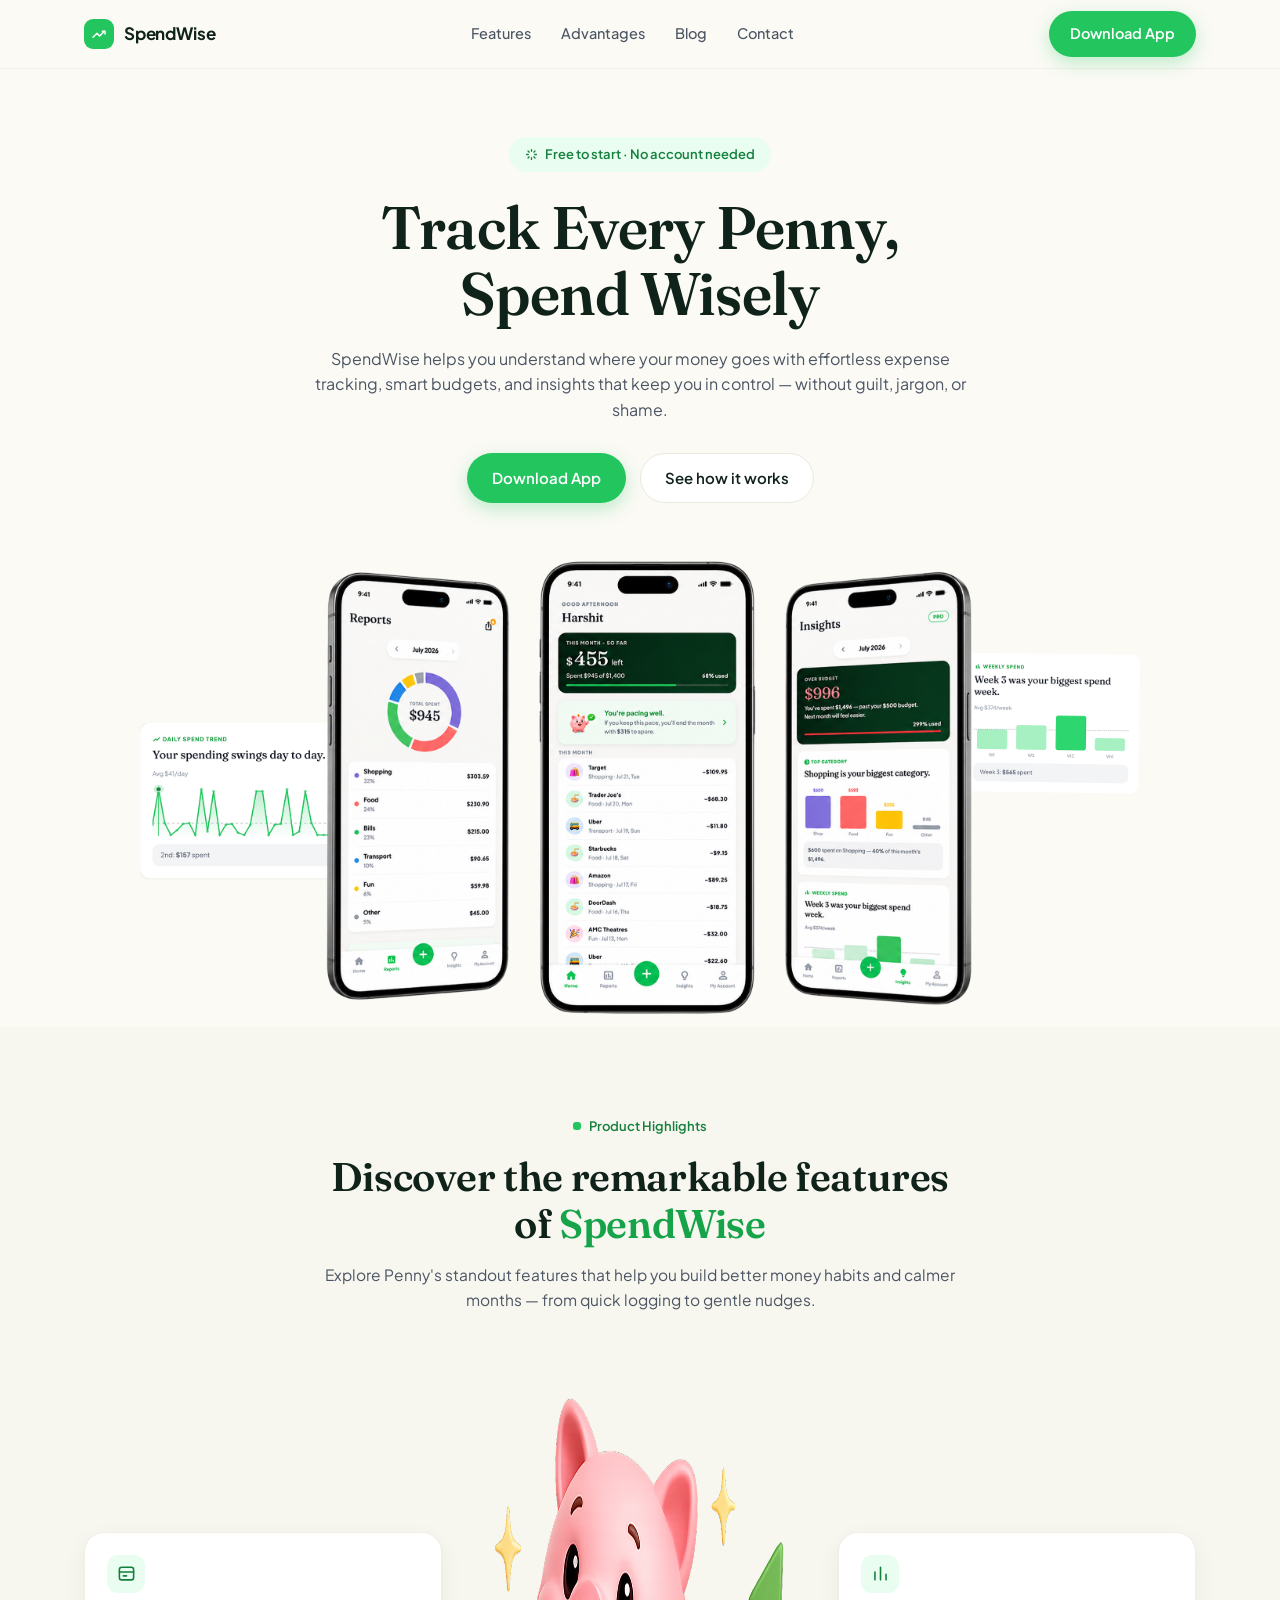
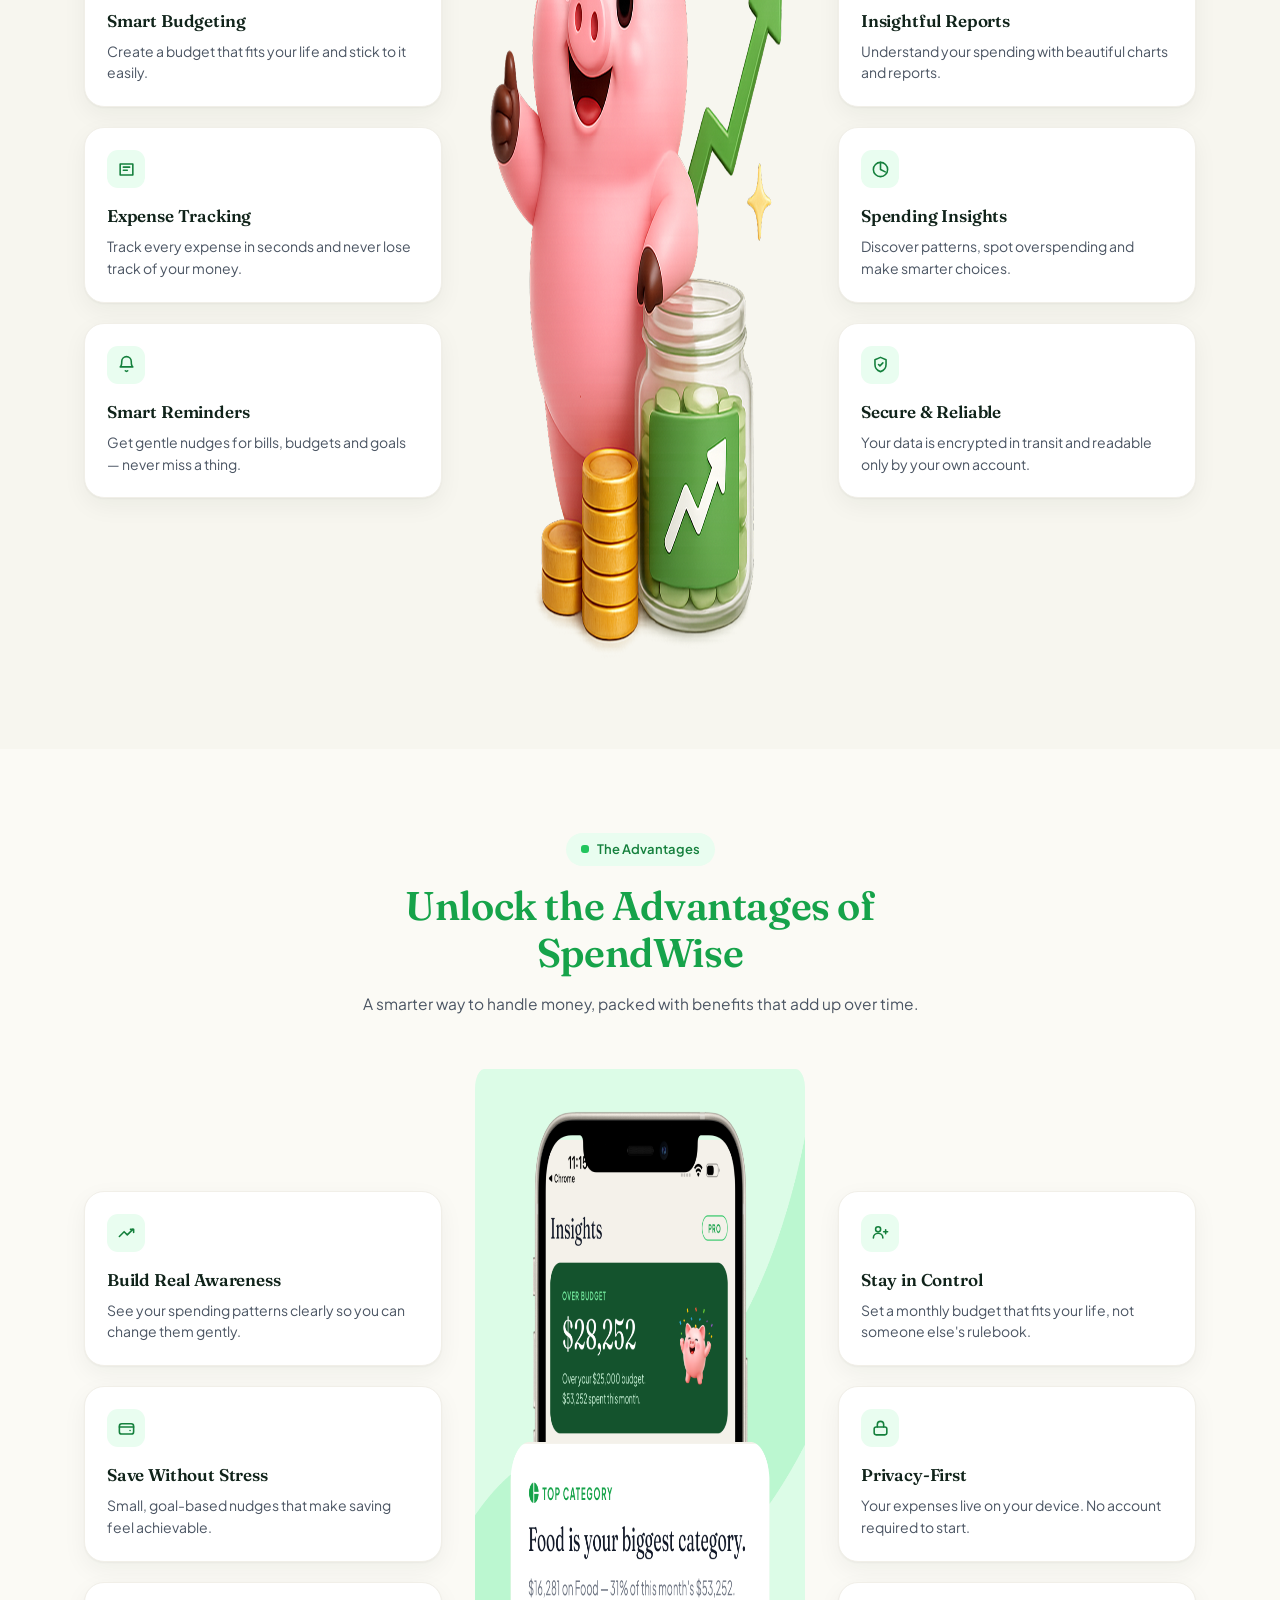
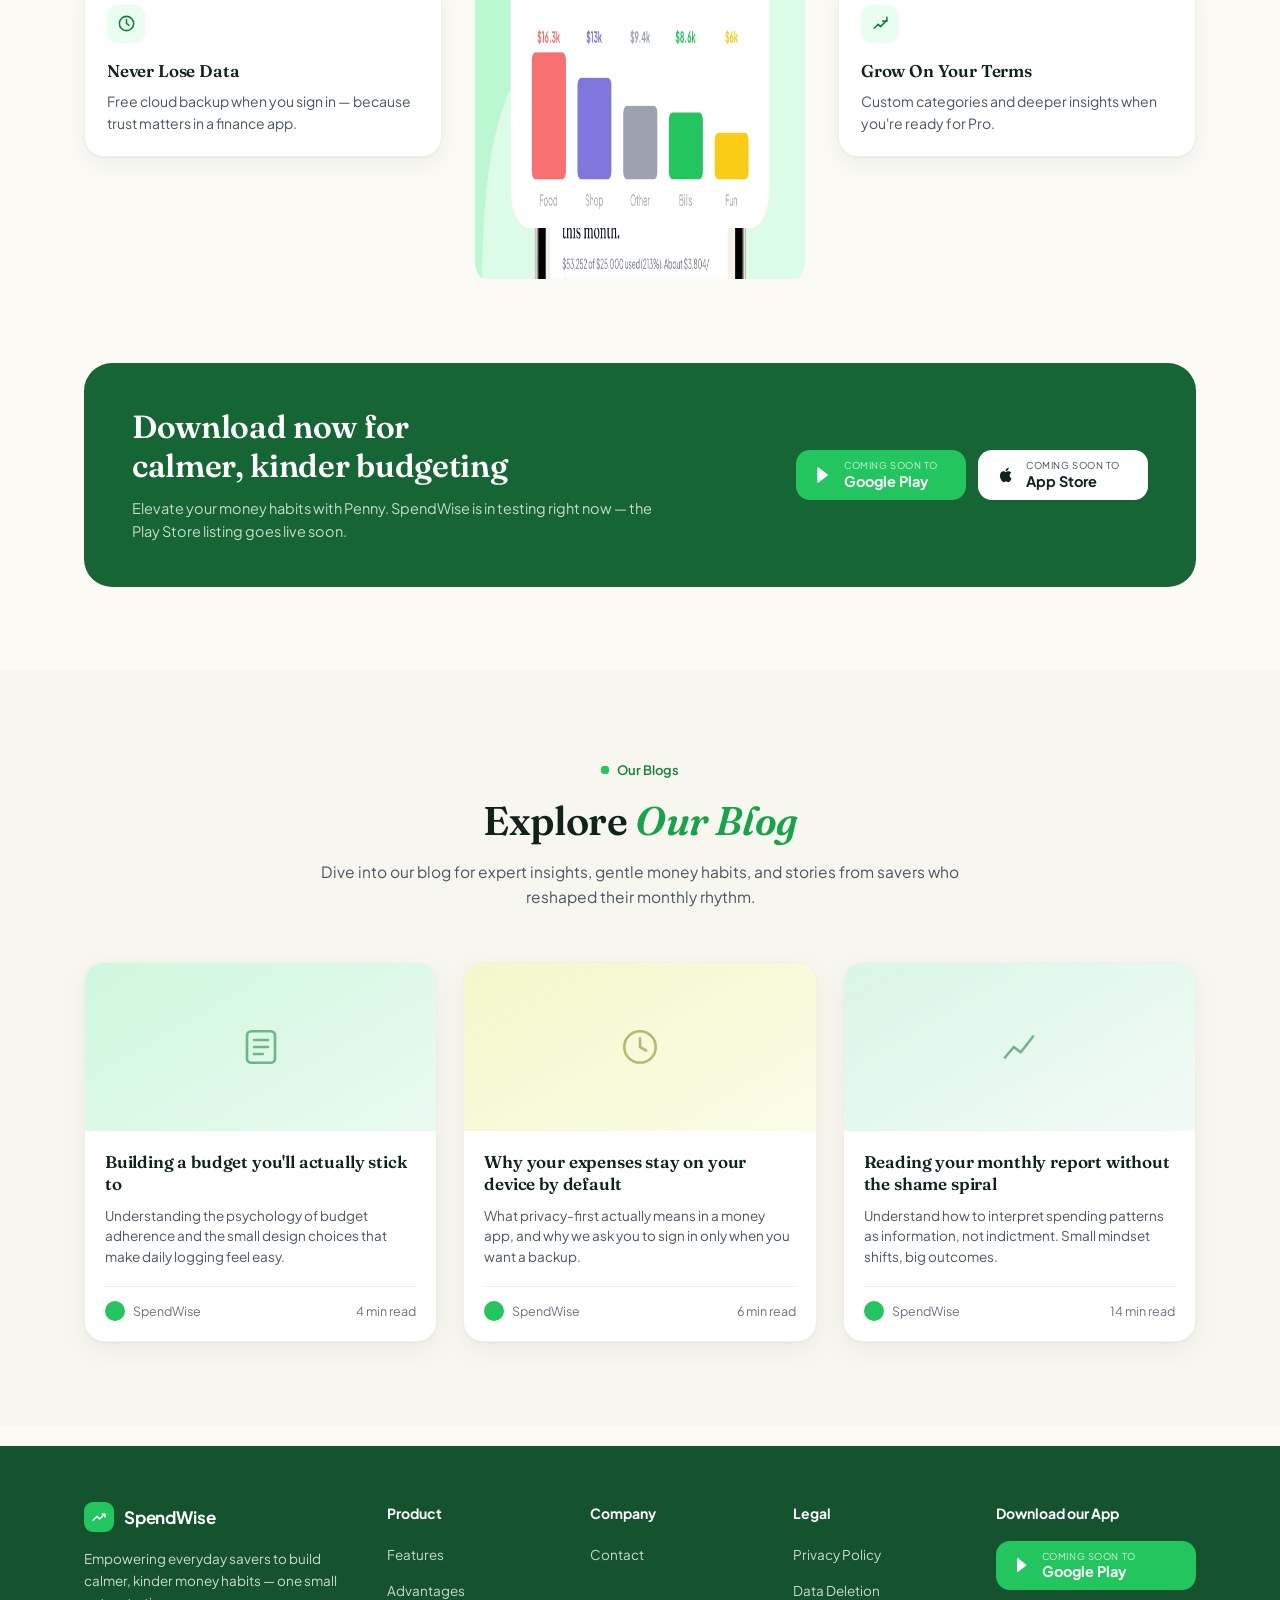
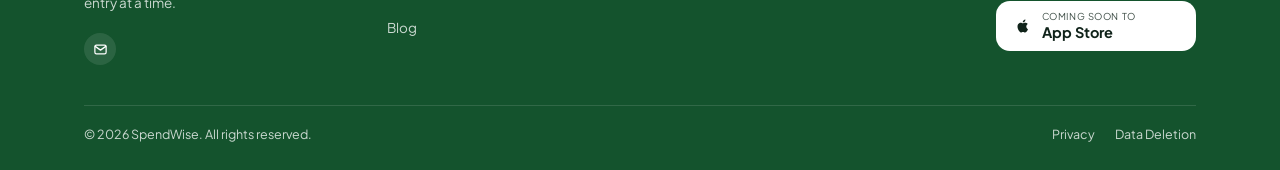
==== commit f80e3122: "Use the composed mockup exports for the hero and advantages art Replaces the hand-built CSS versions" ====
--- a/index.html
+++ b/index.html
@@ -50,38 +50,7 @@
       </div>
 
       <div class="showcase">
-        <div class="phones">
-          <div class="phone phone-side">
-            <img src="./assets/screenshot-reports.png" width="276" height="600" alt="SpendWise Reports screen showing a category donut chart with a $945 monthly total broken down by Shopping, Food, Bills and Transport.">
-          </div>
-          <div class="phone phone-center">
-            <img src="./assets/screenshot-home.png" width="276" height="600" alt="SpendWise home screen showing $455 left of a monthly budget, a pacing message from Penny, and the month's transaction list.">
-          </div>
-          <div class="phone phone-side">
-            <img src="./assets/screenshot-insights.png" width="276" height="600" alt="SpendWise Insights screen showing $996 spent against a $600 budget, top spending category and a weekly spend bar chart.">
-          </div>
-        </div>
-
-        <div class="float-card float-left">
-          <span class="float-eyebrow">Daily spend trend</span>
-          <p class="float-title">Your spending swings day to day.</p>
-          <svg class="spark" viewBox="0 0 200 40" fill="none" preserveAspectRatio="none" aria-hidden="true">
-            <polyline points="0,32 12,20 24,34 36,14 48,30 60,10 72,28 84,18 96,33 108,12 120,26 132,16 144,31 156,9 168,27 180,19 192,30 200,22" stroke="#22c55e" stroke-width="2" stroke-linejoin="round" stroke-linecap="round"/>
-          </svg>
-          <p class="float-meta">Avg $41/day · 2nd: $157 spent</p>
-        </div>
-
-        <div class="float-card float-right">
-          <span class="float-eyebrow">Weekly spend</span>
-          <p class="float-title">Week 3 was your biggest spend week.</p>
-          <div class="minibars" aria-hidden="true">
-            <span style="height:42%"></span>
-            <span style="height:58%"></span>
-            <span class="peak" style="height:100%"></span>
-            <span style="height:48%"></span>
-          </div>
-          <p class="float-meta">Week 3 · $546 spent</p>
-        </div>
+        <img class="hero-art" src="./assets/hero-phones.png" width="2551" height="1206" fetchpriority="high" alt="Three phones showing SpendWise: a Reports screen with a category donut totalling $945, the home screen with $455 left of a $1,400 budget, and Insights showing an over-budget month with a weekly spend chart.">
       </div>
     </div>
   </section>
@@ -121,7 +90,7 @@
         </div>
 
         <div class="split-visual">
-          <img src="./assets/penny-celebrating.png" width="400" height="400" alt="Penny, the SpendWise piggy-bank mascot, celebrating." loading="lazy">
+          <img src="./assets/penny-product-highlight.png" width="856" height="900" alt="Penny, the SpendWise piggy-bank mascot, beside a stack of coins and a savings jar with a rising green arrow." loading="lazy">
         </div>
 
         <div class="split-col">
@@ -186,9 +155,7 @@
         </div>
 
         <div class="split-visual">
-          <div class="visual-blob">
-            <img src="./assets/screenshot-insights.png" width="276" height="600" alt="SpendWise Insights screen highlighting the biggest spending category for the month." loading="lazy">
-          </div>
+          <img src="./assets/the-advantage.png" width="706" height="810" alt="The SpendWise Insights screen with a Top Category card showing Food as the biggest category at 31 percent of the month's spend." loading="lazy">
         </div>
 
         <div class="split-col">
--- a/assets/landing.css
+++ b/assets/landing.css
@@ -179,70 +179,13 @@
 
 /* --------------------------------------------------------- phone showcase */
 
-.showcase { position: relative; margin: 56px auto 0; max-width: 900px; padding-bottom: 80px; }
-
-.phones { display: flex; align-items: flex-end; justify-content: center; gap: 22px; }
-
-.phone {
-  flex: none;
-  width: 218px;
-  border-radius: 34px;
-  background: #10231a;
-  padding: 8px;
-  box-shadow: var(--shadow-float);
-  position: relative;
-}
-
-.phone::before {
-  content: "";
-  position: absolute;
-  top: 16px;
-  left: 50%;
-  transform: translateX(-50%);
-  width: 74px;
-  height: 20px;
-  background: #10231a;
-  border-radius: var(--radius-pill);
-  z-index: 2;
-}
-
-.phone img { border-radius: 27px; width: 100%; }
-
-.phone-center { width: 250px; z-index: 3; }
-.phone-side { margin-bottom: 26px; }
-
-/* Floating stat cards. Hidden below 1000px — they overlap the phones badly at
-   narrow widths and carry no information stated nowhere else. */
-.float-card {
-  position: absolute;
-  background: var(--card);
-  border: 1px solid var(--line-soft);
-  border-radius: var(--radius-md);
-  box-shadow: var(--shadow-float);
-  padding: 14px 16px;
-  text-align: left;
-  width: 216px;
-}
-
-.float-left { left: -18px; bottom: 150px; }
-.float-right { right: -8px; top: 42px; }
-
-.float-eyebrow {
-  font-size: 9.5px;
-  font-weight: 700;
-  letter-spacing: 0.09em;
-  text-transform: uppercase;
-  color: var(--money600);
-}
-
-.float-title { font-size: 13.5px; font-weight: 600; margin-top: 7px; line-height: 1.35; }
-.float-meta { font-size: 10.5px; color: var(--text-tertiary); margin-top: 8px; }
-
-.spark { margin-top: 8px; display: block; width: 100%; height: 40px; }
-
-.minibars { display: flex; align-items: flex-end; gap: 7px; height: 44px; margin-top: 10px; }
-.minibars span { flex: 1; background: var(--money200); border-radius: 4px 4px 2px 2px; }
-.minibars span.peak { background: var(--money500); }
+/* One pre-composed export (phones + the two floating stat cards are baked in).
+   This replaced ~100 lines of CSS that framed three screenshots and positioned
+   the float cards by hand — they never lined up, because the mockup's phones
+   are a different aspect ratio than the raw screenshots. */
+.showcase { margin: 52px auto 0; max-width: 1000px; }
+
+.hero-art { width: 100%; height: auto; }
 
 /* ---------------------------------------------------------------- sections */
 
@@ -289,16 +232,7 @@
 .feature-card p { margin: 7px 0 0; color: var(--text-body); font-size: 14px; line-height: 1.55; }
 
 .split-visual { display: grid; place-items: center; }
-.split-visual img { width: 100%; max-width: 300px; }
-
-.visual-blob {
-  background: linear-gradient(160deg, var(--money100), #eafaf0 60%, #fff);
-  border-radius: var(--radius-xl);
-  padding: 30px 26px;
-  width: 100%;
-}
-
-.visual-blob img { border-radius: 16px; box-shadow: var(--shadow-card); max-width: 240px; margin: 0 auto; }
+.split-visual img { width: 100%; max-width: 330px; }
 
 /* ---------------------------------------------------------------- cta band */
 
@@ -410,32 +344,25 @@
 /* ---------------------------------------------------------------- responsive */
 
 @media (max-width: 1000px) {
-  .float-card { display: none; }
-  .showcase { padding-bottom: 20px; }
   .footer-top { grid-template-columns: 1fr 1fr 1fr; }
 }
 
 @media (max-width: 880px) {
   .split { grid-template-columns: 1fr; }
-  .split-visual { order: -1; max-width: 320px; margin: 0 auto; }
+  .split-visual { order: -1; max-width: 330px; margin: 0 auto; }
   .blog-grid { grid-template-columns: 1fr; max-width: 460px; margin: 0 auto; }
 }
 
 @media (max-width: 760px) {
   .site-nav { display: none; }
   .section { padding: 60px 0; }
-  .phones { gap: 12px; }
-  .phone { width: 150px; border-radius: 26px; }
-  .phone img { border-radius: 20px; }
-  .phone-center { width: 172px; }
-  .phone::before { width: 52px; height: 15px; top: 12px; }
+  .hero { padding-top: 48px; }
+  .showcase { margin-top: 38px; }
   .cta-band { padding: 32px 26px; }
   .footer-top { grid-template-columns: 1fr 1fr; gap: 28px; }
 }
 
 @media (max-width: 460px) {
-  .phone-side { display: none; }
-  .phone-center { width: 230px; }
   .footer-top { grid-template-columns: 1fr; }
 }
 
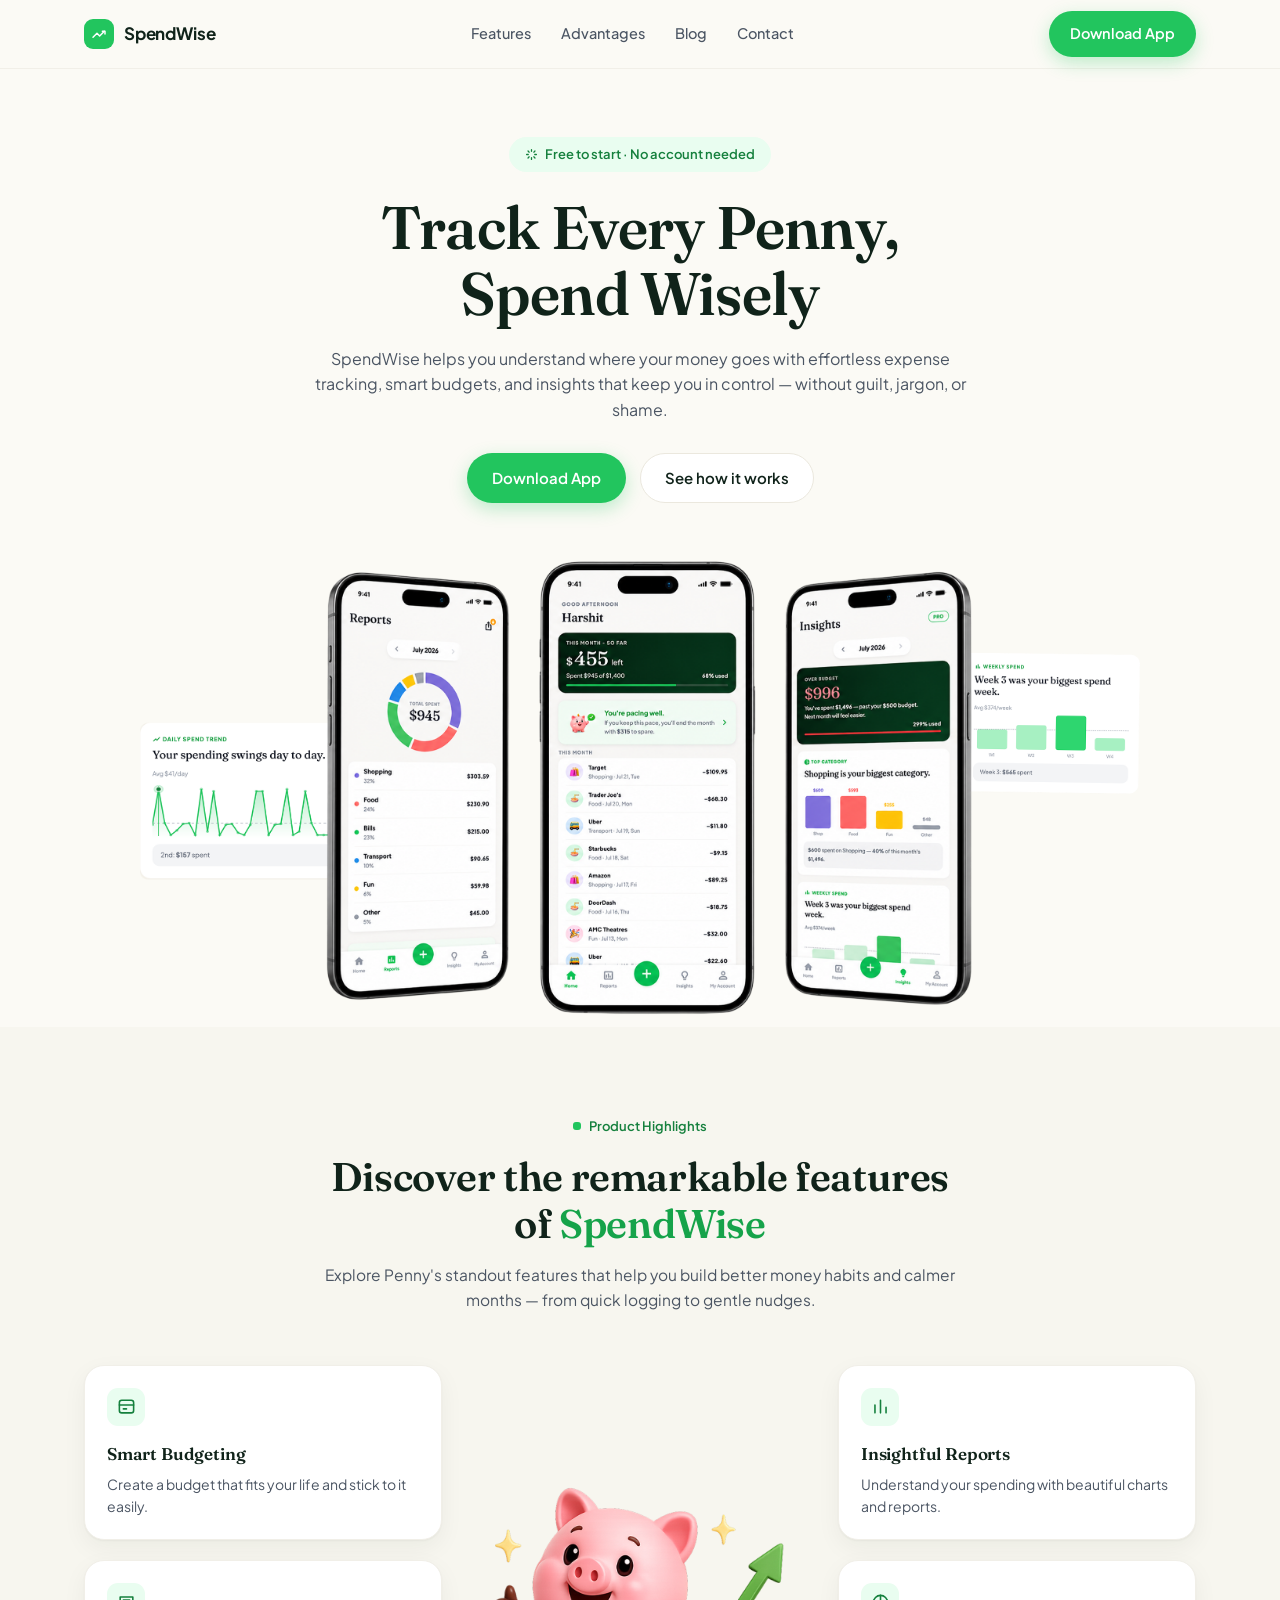
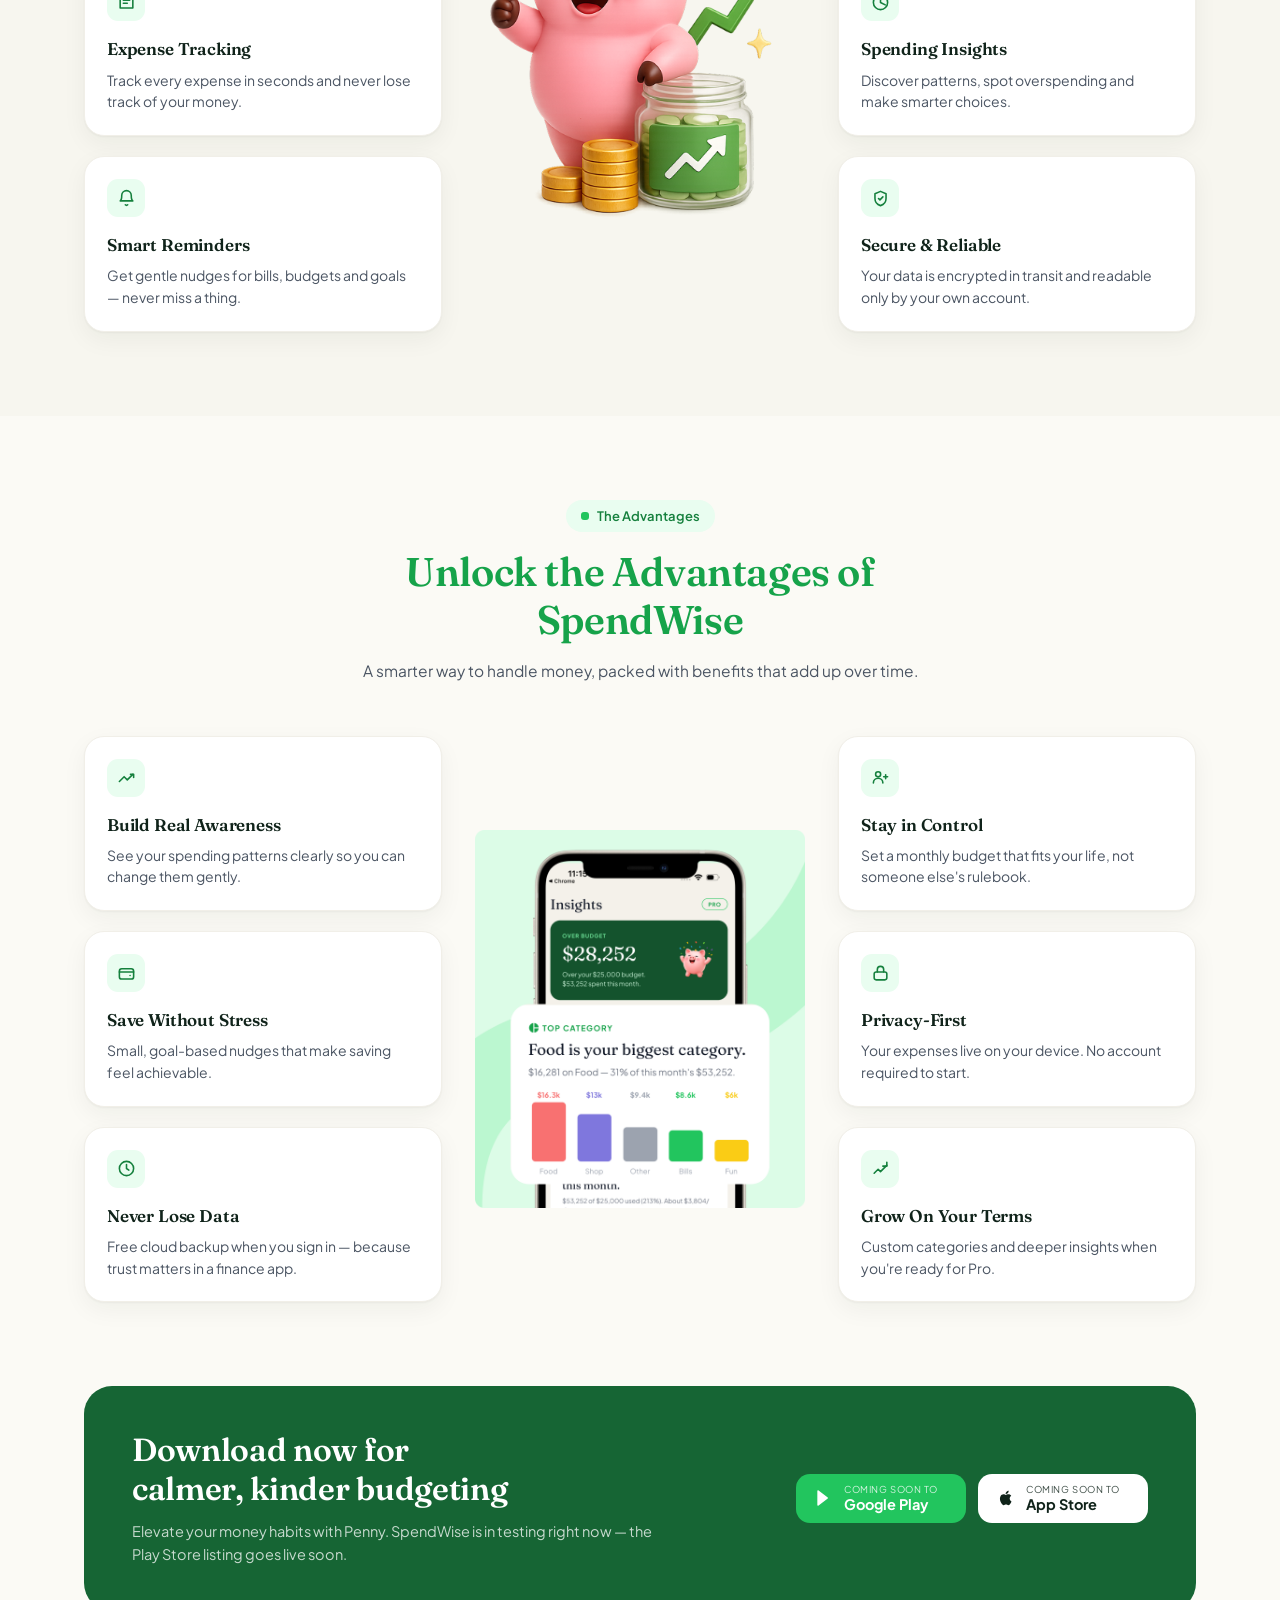
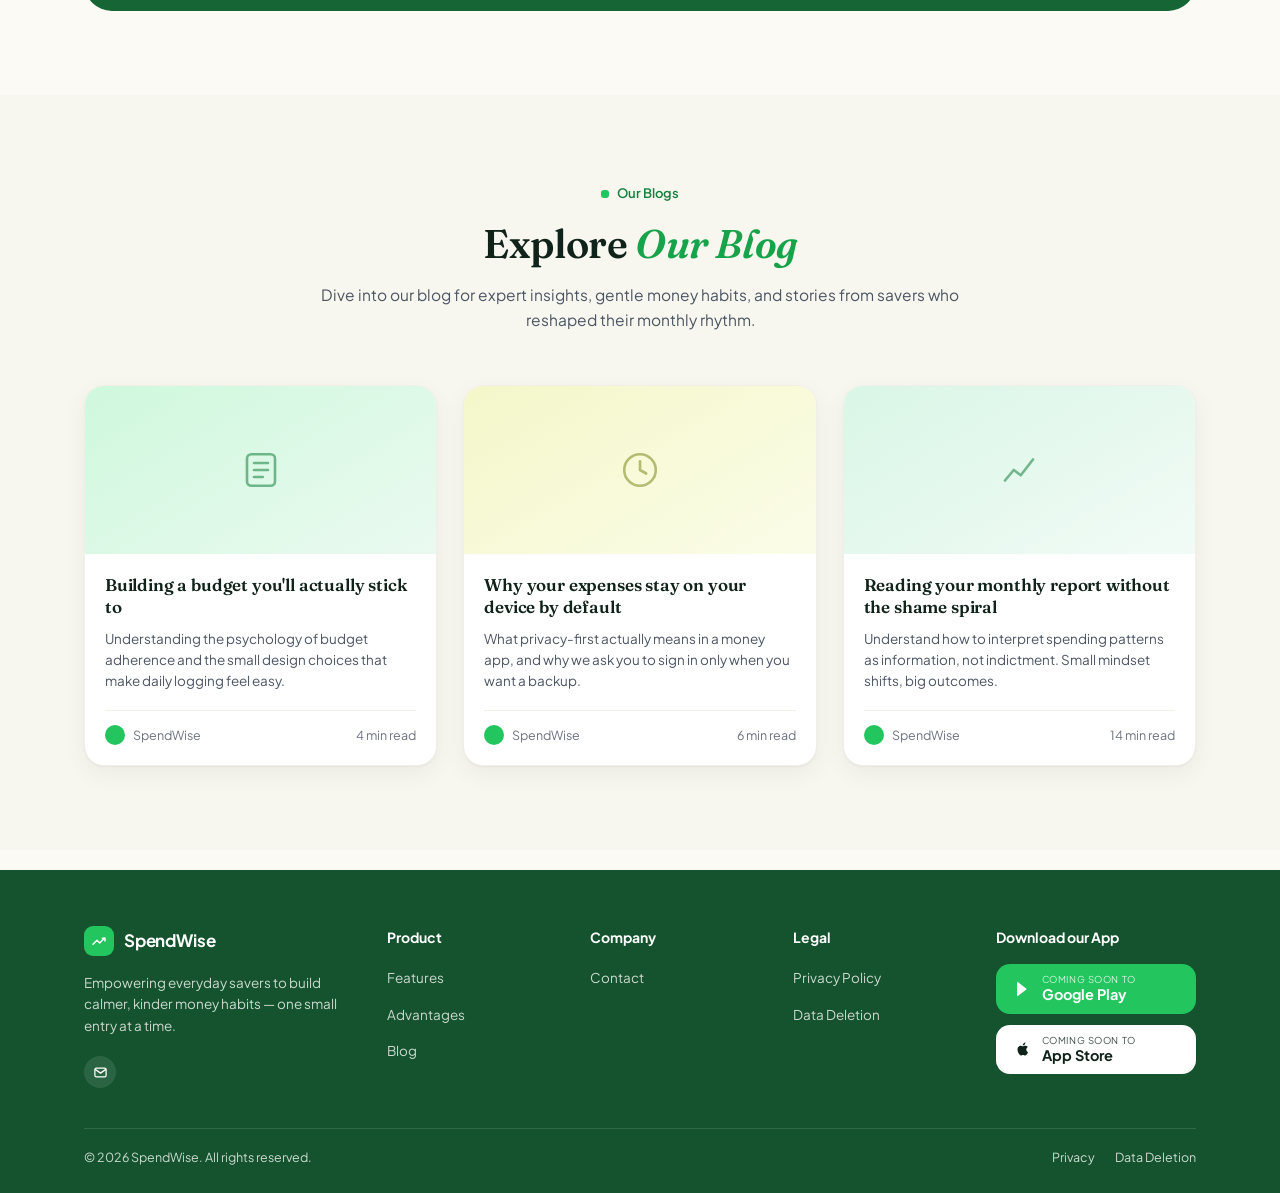
==== commit 9c1034e9: "Version the stylesheet links so CSS fixes aren't hidden by cache The height:auto fix was correct and" ====
--- a/index.html
+++ b/index.html
@@ -7,7 +7,7 @@
 <title>SpendWise — Track Every Penny, Spend Wisely</title>
 <meta name="description" content="SpendWise helps you understand where your money goes with effortless expense tracking, smart budgets, and insights that keep you in control — without guilt, jargon, or shame.">
 <link rel="icon" href="./assets/favicon.png">
-<link rel="stylesheet" href="./assets/landing.css">
+<link rel="stylesheet" href="./assets/landing.css?v=2">
 </head>
 <body>
 <a class="skip-link" href="#main">Skip to content</a>
--- a/assets/landing.css
+++ b/assets/landing.css
@@ -52,7 +52,10 @@
   -webkit-font-smoothing: antialiased;
 }
 
-img { max-width: 100%; display: block; }
+/* height:auto is load-bearing — without it the HTML height="..." attribute
+   applies as CSS height, and any image whose width we constrain renders
+   stretched to its full source height. */
+img { max-width: 100%; height: auto; display: block; }
 a { color: inherit; }
 
 h1, h2, h3 {
@@ -232,7 +235,7 @@
 .feature-card p { margin: 7px 0 0; color: var(--text-body); font-size: 14px; line-height: 1.55; }
 
 .split-visual { display: grid; place-items: center; }
-.split-visual img { width: 100%; max-width: 330px; }
+.split-visual img { width: 100%; height: auto; max-width: 330px; }
 
 /* ---------------------------------------------------------------- cta band */
 
